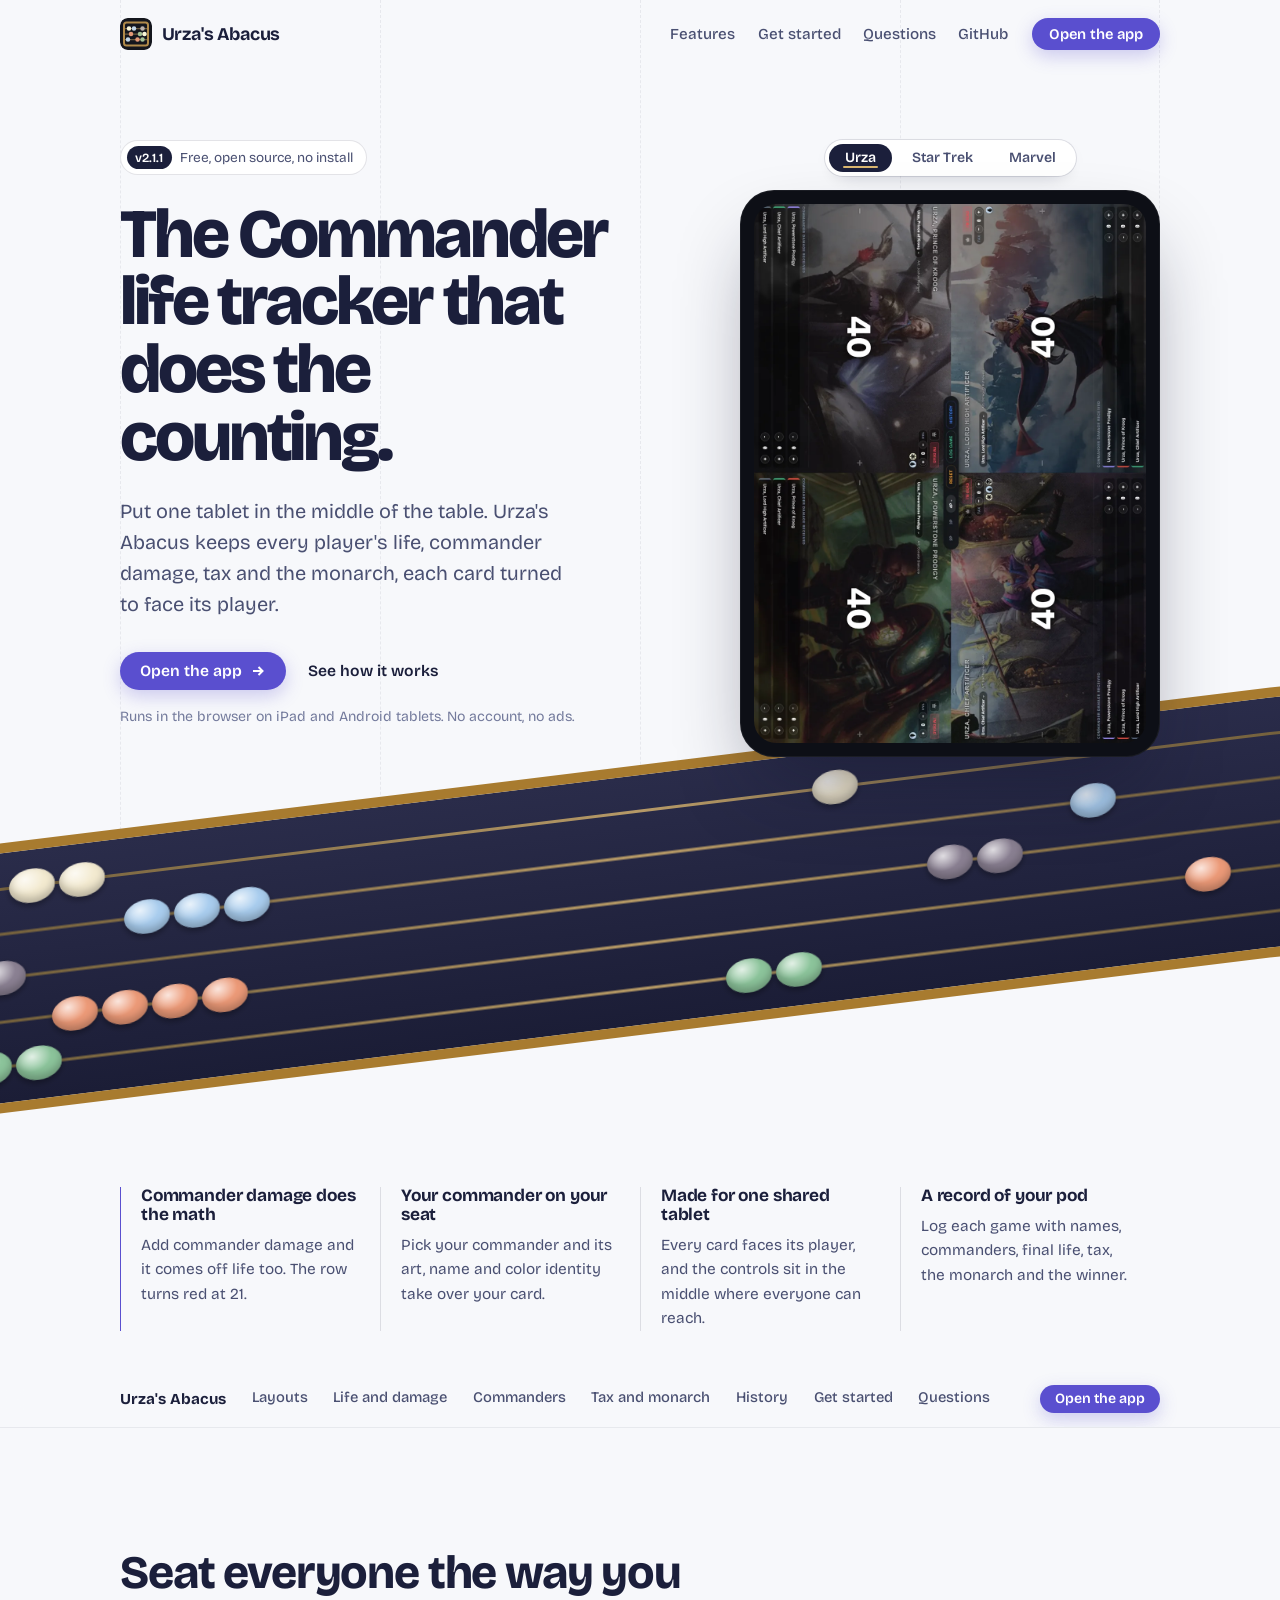
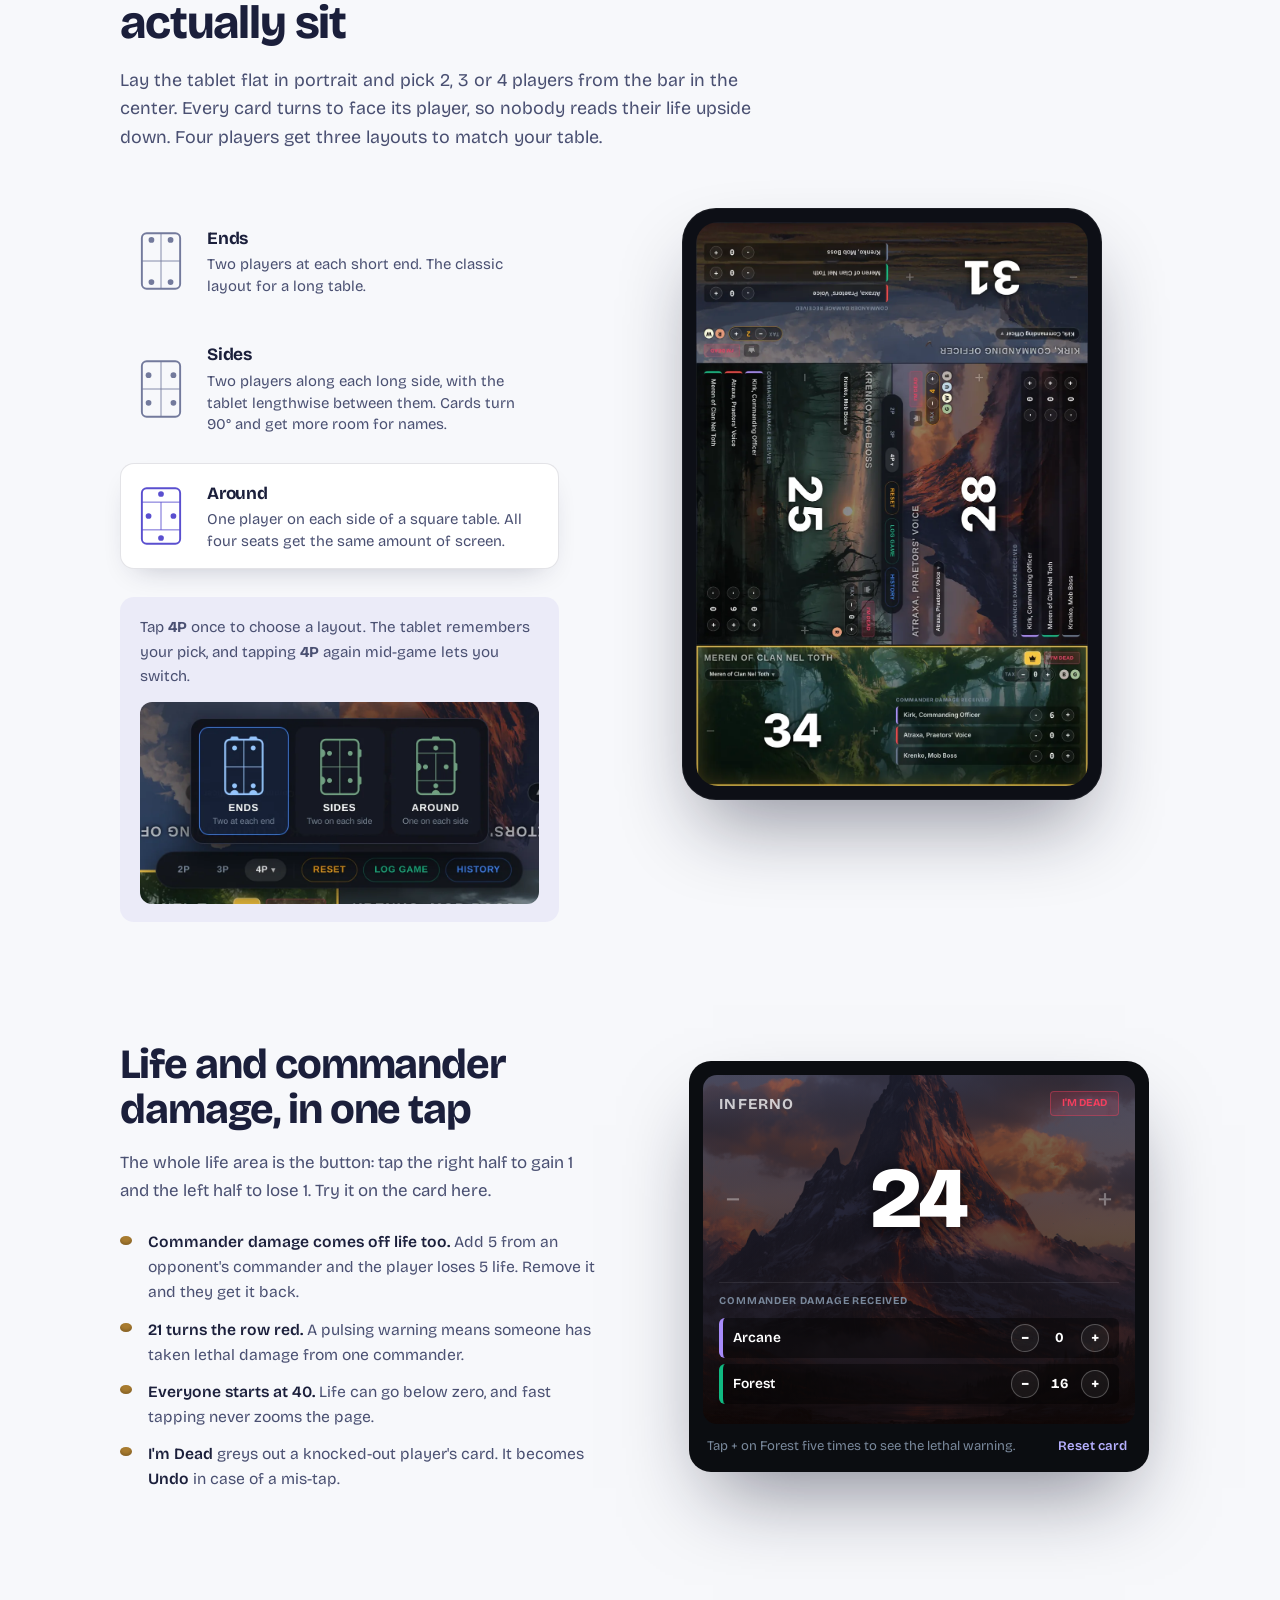
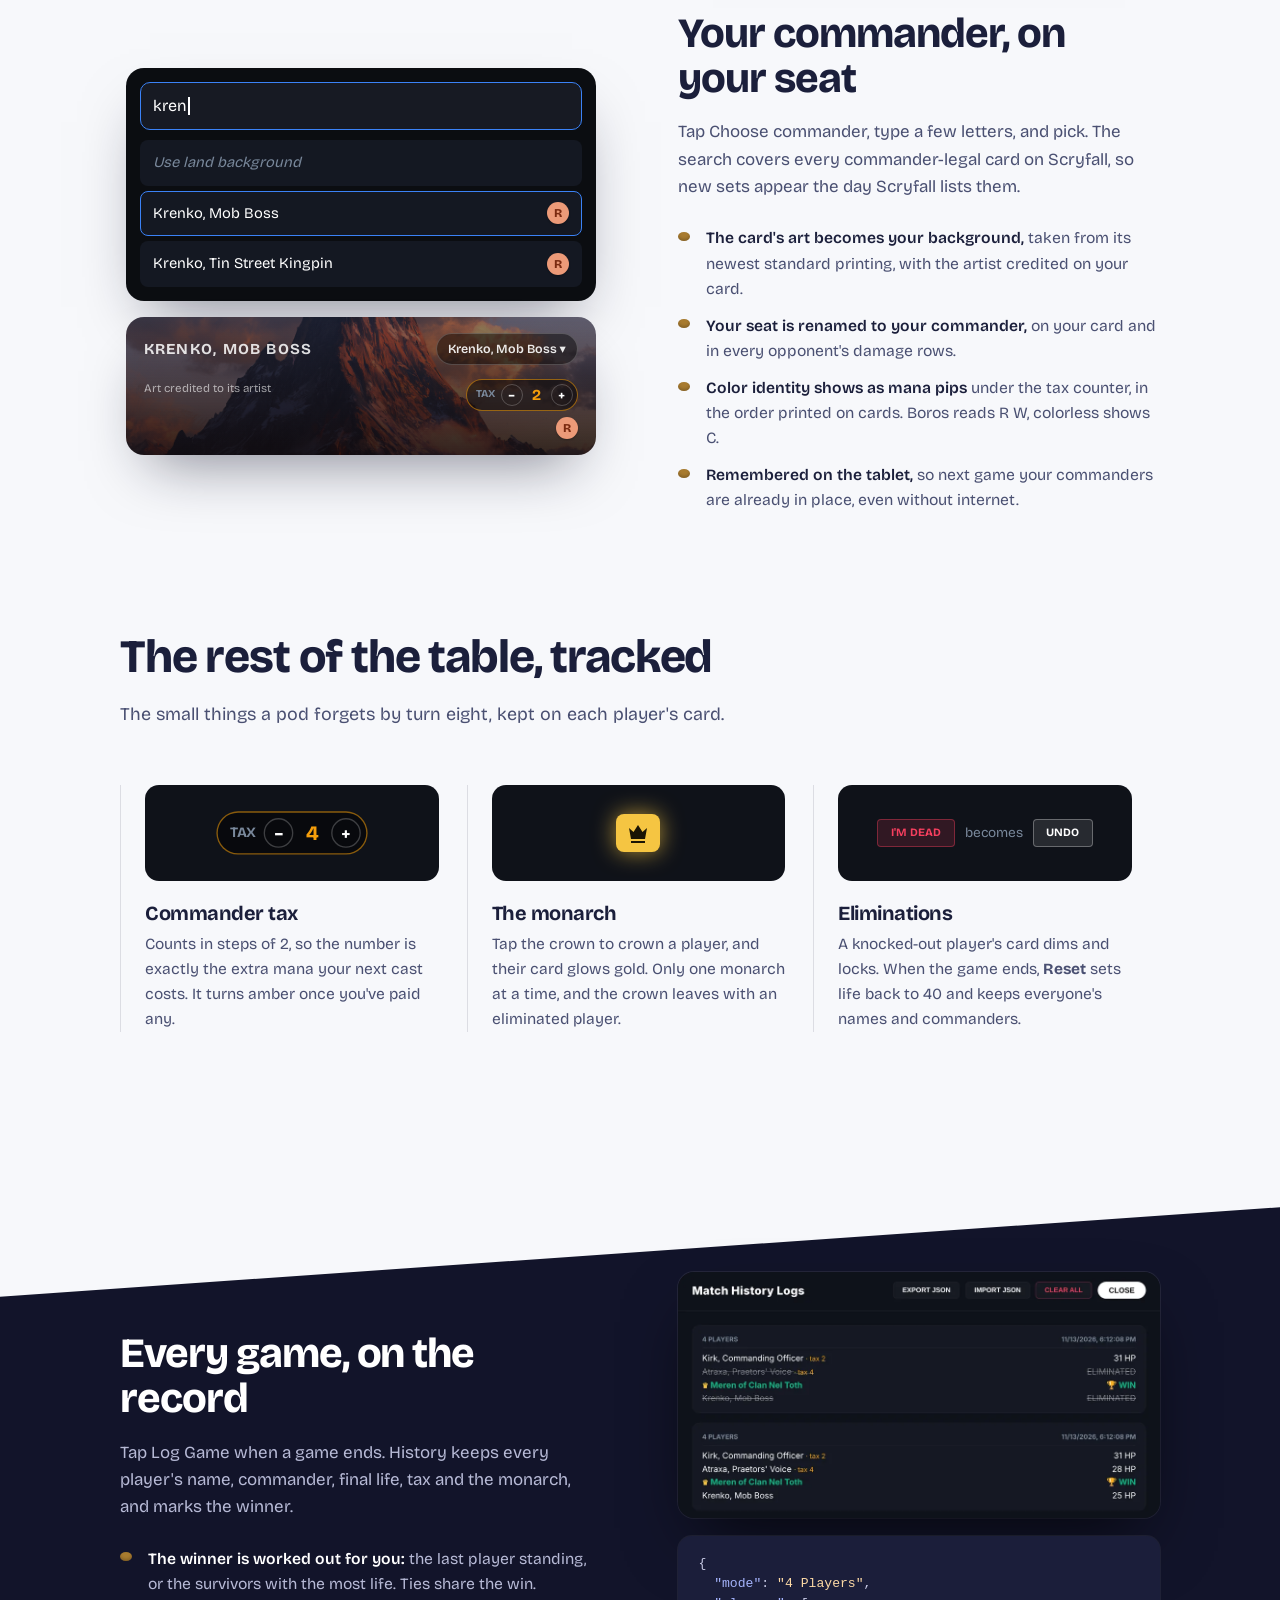
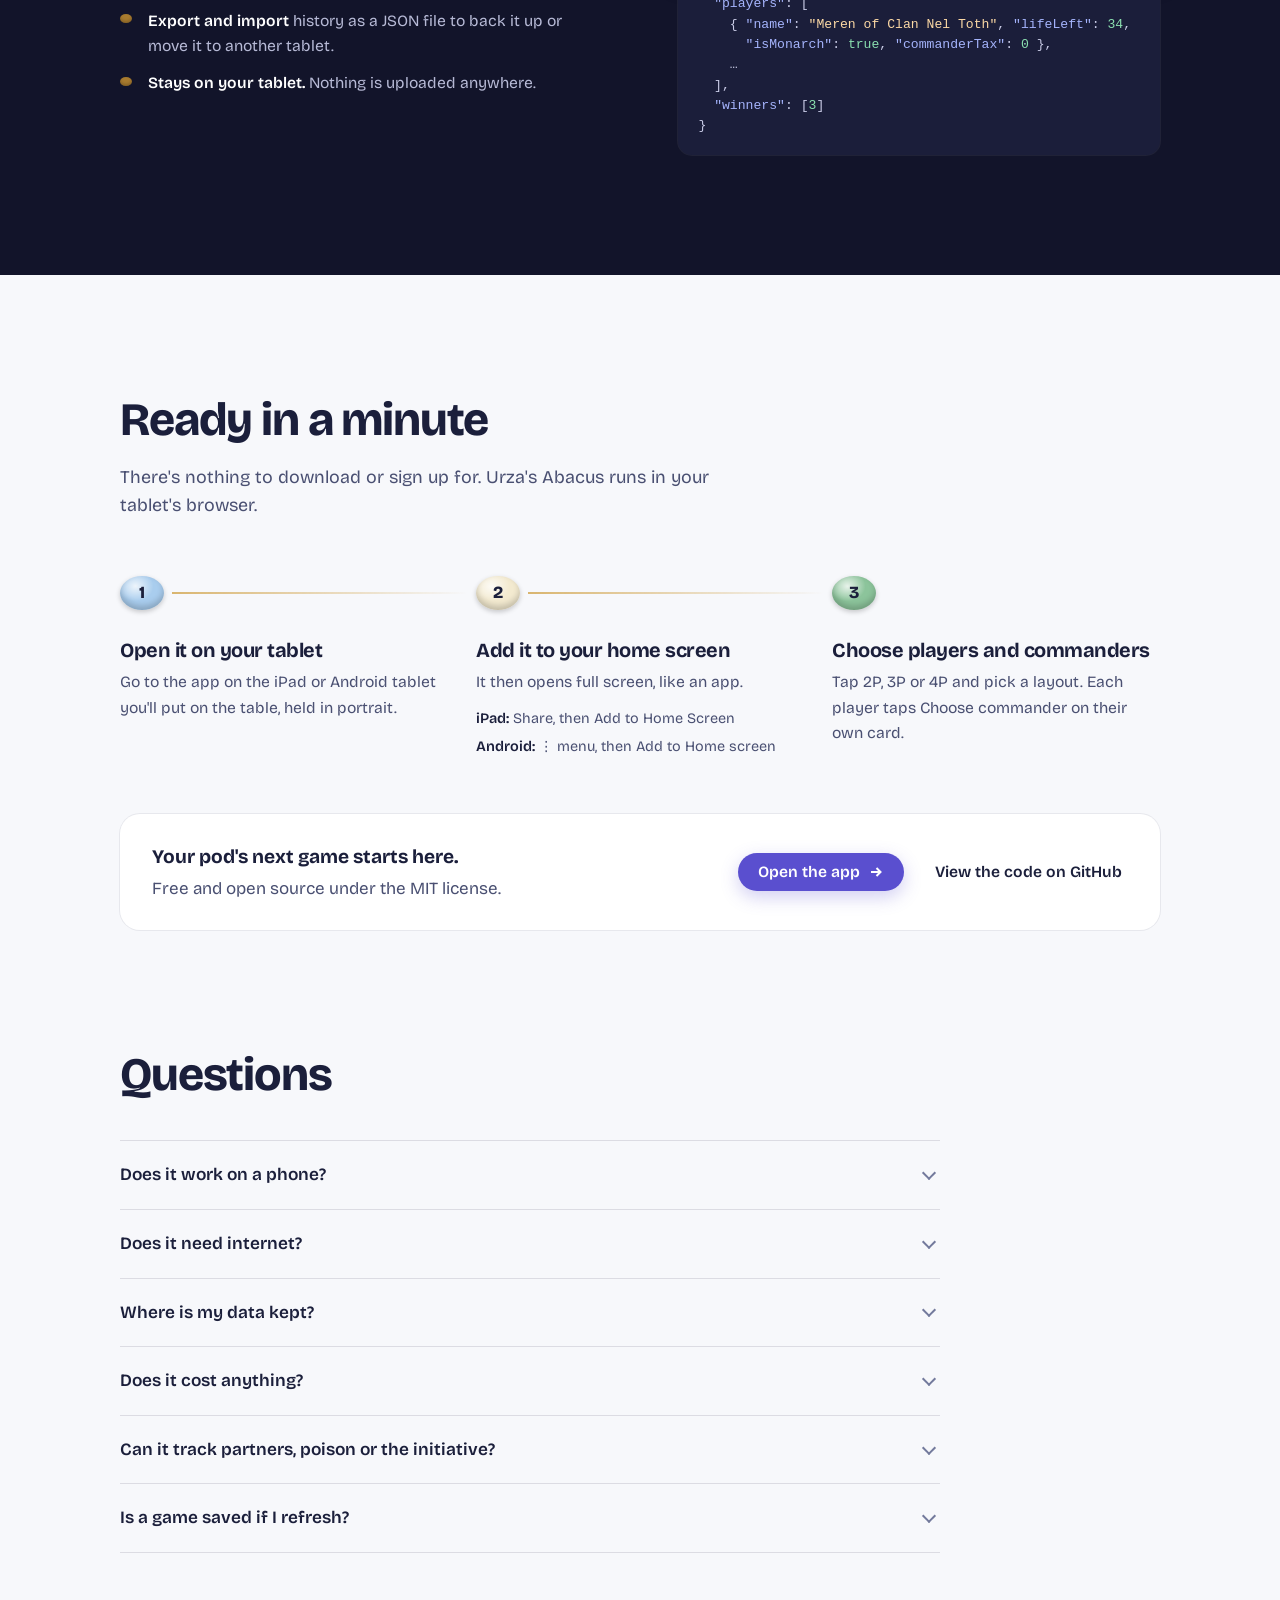
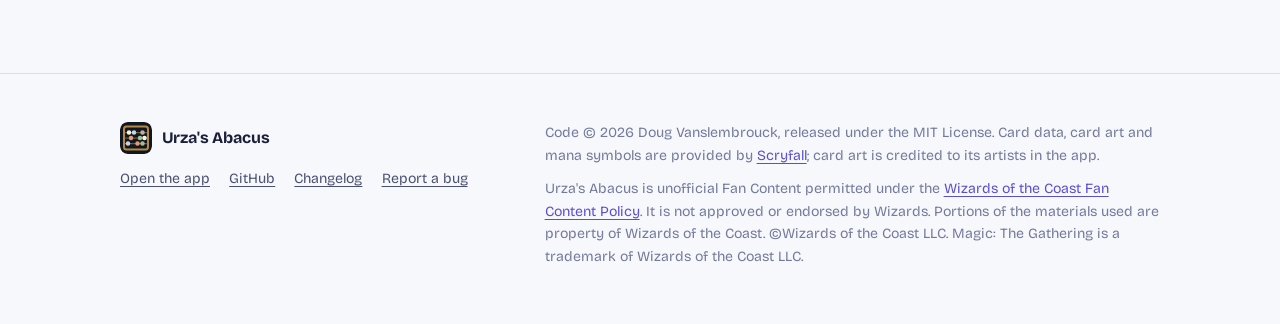
==== index.html @ bb57c6b3 "Urza's Abacus v2.1.1 Website at the root, the app in /app.  - Website: single page explaining every " ====
<!DOCTYPE html>
<html lang="en">
<head>
  <meta charset="UTF-8">
  <meta name="viewport" content="width=device-width, initial-scale=1">
  <title>Urza's Abacus: the Commander life tracker for one shared tablet</title>
  <meta name="description" content="Urza's Abacus is a free life tracker for Magic: The Gathering Commander. One tablet in the middle of the table tracks life, commander damage, tax, the monarch and match history for 2–4 players.">
  <meta name="theme-color" content="#f7f8fb">
  <link rel="icon" type="image/svg+xml" href="favicon.svg">
  <meta property="og:title" content="Urza's Abacus">
  <meta property="og:description" content="The Commander life tracker that does the counting. Free, no install, built for one tablet in the middle of the table.">
  <meta property="og:image" content="images/site/layout-around.webp">
  <link rel="preconnect" href="https://fonts.googleapis.com">
  <link rel="preconnect" href="https://fonts.gstatic.com" crossorigin>
  <link href="https://fonts.googleapis.com/css2?family=Bricolage+Grotesque:opsz,wght@12..96,400;12..96,500;12..96,600;12..96,700;12..96,800&display=swap" rel="stylesheet">

  <style>
    /* =========================================================
       Urza's Abacus website
       Tokens: ink, paper, violet (Arcane seat), brass (the abacus
       frame), and the five mana tints used for beads and pips.
       ========================================================= */
    :root {
      --ink: #1b1f3b;
      --ink-soft: #4a5072;
      --ink-faint: #737a9c;
      --paper: #f7f8fb;
      --white: #ffffff;
      --violet: #5a4fcf;
      --violet-deep: #463bb5;
      --brass: #a87b2f;
      --brass-light: #d9b56f;
      --night: #12142a;
      --night-2: #1b1e3a;
      --line: rgba(27, 31, 59, 0.07);
      --line-strong: rgba(27, 31, 59, 0.12);

      --w: #f3ead0;  --w-ink: #6e5a1e;
      --u: #a9cdee;  --u-ink: #1d4f80;
      --b: #8b8193;  --b-ink: #ffffff;
      --r: #ec9a78;  --r-ink: #7a2a10;
      --g: #8cc49b;  --g-ink: #1f5a31;
      --c: #d5d0cc;  --c-ink: #4b4540;

      /* App colors, for the in-page mock-ups */
      --app-bg: #0b0d11;
      --app-card: #141822;
      --app-muted: #79889b;
      --app-red: #f43f5e;
      --app-amber: #f59e0b;
      --app-gold: #f5c542;

      --max: 1120px;
      --gutter: clamp(20px, 4vw, 40px);
      --font: "Bricolage Grotesque", ui-sans-serif, system-ui, -apple-system, "Segoe UI", sans-serif;
    }

    *, *::before, *::after { box-sizing: border-box; }
    html { scroll-behavior: smooth; scroll-padding-top: 120px; }
    body {
      margin: 0;
      background: var(--paper);
      color: var(--ink);
      font-family: var(--font);
      font-optical-sizing: auto;
      font-size: 17px;
      line-height: 1.6;
      -webkit-font-smoothing: antialiased;
    }
    img { display: block; max-width: 100%; height: auto; }
    a { color: var(--violet); text-decoration-thickness: 1px; text-underline-offset: 3px; }
    a:hover { color: var(--violet-deep); }
    :focus-visible { outline: 3px solid var(--violet); outline-offset: 3px; border-radius: 6px; }
    h1, h2, h3 { margin: 0; font-weight: 700; letter-spacing: -0.025em; line-height: 1.08; }
    p { margin: 0; }

    .wrap { width: 100%; max-width: var(--max); margin: 0 auto; padding: 0 var(--gutter); position: relative; }

    /* Faint column guides behind the whole page */
    .guides {
      position: fixed; inset: 0; pointer-events: none; z-index: 0;
      display: flex; justify-content: center;
    }
    .guides > div {
      width: 100%; max-width: var(--max); padding: 0 var(--gutter);
      display: grid; grid-template-columns: repeat(4, 1fr);
    }
    .guides span { border-left: 1px dashed var(--line); }
    .guides span:last-child { border-right: 1px dashed var(--line); }
    main, header, footer { position: relative; z-index: 1; }

    /* ---------- Buttons ---------- */
    .btn {
      display: inline-flex; align-items: center; gap: 0.5rem;
      padding: 0.7rem 1.25rem; border-radius: 999px;
      font: 600 0.98rem/1 var(--font); text-decoration: none;
      transition: background-color 0.15s, color 0.15s, box-shadow 0.15s;
    }
    .btn-primary { background: var(--violet); color: #fff; box-shadow: 0 6px 18px rgba(90, 79, 207, 0.28); }
    .btn-primary:hover { background: var(--violet-deep); color: #fff; }
    .btn-quiet { color: var(--ink); background: transparent; padding-left: 0.4rem; padding-right: 0.4rem; }
    .btn-quiet:hover { color: var(--violet); }
    .btn svg { width: 16px; height: 16px; }

    /* ---------- Top bar ---------- */
    .topbar { padding: 18px 0; }
    .topbar .wrap { display: flex; align-items: center; gap: 1.5rem; }
    .brand { display: flex; align-items: center; gap: 0.6rem; color: var(--ink); text-decoration: none; font-weight: 700; font-size: 1.12rem; letter-spacing: -0.01em; }
    .brand img { width: 32px; height: 32px; border-radius: 8px; }
    .topbar nav { display: flex; gap: 1.4rem; margin-left: auto; }
    .topbar nav a { color: var(--ink-soft); text-decoration: none; font-weight: 500; font-size: 0.95rem; }
    .topbar nav a:hover { color: var(--ink); }
    .topbar .btn-primary { padding: 0.55rem 1.05rem; font-size: 0.92rem; }

    /* ---------- Hero ---------- */
    .hero { position: relative; padding: clamp(32px, 6vw, 72px) 0 0; overflow: hidden; }
    .hero-grid { display: grid; grid-template-columns: 1.05fr 0.95fr; gap: 40px; align-items: start; position: relative; z-index: 2; }
    .hero-kicker { display: inline-flex; gap: 0.5rem; align-items: center; padding: 0.3rem 0.8rem 0.3rem 0.35rem; border-radius: 999px; background: var(--white); border: 1px solid var(--line-strong); font-size: 0.85rem; color: var(--ink-soft); margin-bottom: 1.6rem; }
    .hero-kicker b { background: var(--ink); color: #fff; font-weight: 600; border-radius: 999px; padding: 0.1rem 0.55rem; font-size: 0.78rem; }
    .hero h1 { font-size: clamp(2.6rem, 5.4vw, 4.4rem); font-weight: 800; letter-spacing: -0.045em; line-height: 0.98; max-width: 12ch; }
    .hero-lede { margin-top: 1.5rem; font-size: clamp(1.08rem, 1.6vw, 1.25rem); color: var(--ink-soft); max-width: 34ch; line-height: 1.55; }
    .hero-actions { margin-top: 2rem; display: flex; flex-wrap: wrap; gap: 0.75rem 1rem; align-items: center; }
    .hero-note { margin-top: 1rem; font-size: 0.88rem; color: var(--ink-faint); }

    .hero-device { position: relative; z-index: 3; justify-self: end; width: min(100%, 420px); margin: 0 0 -230px; }
    .tablet {
      background: #0d0f16; border-radius: 34px; padding: 14px;
      box-shadow: 0 40px 80px -20px rgba(18, 20, 42, 0.45), 0 0 0 1px rgba(255,255,255,0.06) inset;
    }
    .tablet img { border-radius: 22px; aspect-ratio: 1000 / 1439; width: 100%; object-fit: cover; }

    /* Hero slider: three real games in the Sides layout */
    .hero-viewport { overflow: hidden; border-radius: 22px; }
    .hero-track { display: flex; transition: transform 0.7s cubic-bezier(.65, 0, .35, 1); }
    .tablet img.hero-slide { flex: 0 0 100%; border-radius: 0; aspect-ratio: 1000 / 1376; }
    .hero-switch {
      display: flex; gap: 4px; width: max-content; margin: 0 auto 14px;
      padding: 4px; border-radius: 999px; background: var(--white);
      box-shadow: 0 0 0 1px var(--line-strong), 0 8px 20px -12px rgba(27,31,59,0.35);
    }
    .hs-btn {
      position: relative; overflow: hidden;
      border: 0; background: transparent; border-radius: 999px; cursor: pointer;
      padding: 0.42rem 1rem; font: 600 0.88rem/1 var(--font); color: var(--ink-soft);
    }
    .hs-btn:hover { color: var(--ink); }
    .hs-btn[aria-selected="true"] { background: var(--ink); color: #fff; }
    /* Time until the next slide, as a thin bar along the bottom of the current button */
    .hs-btn[aria-selected="true"]::after {
      content: ""; position: absolute; left: 14px; right: 14px; bottom: 4px; height: 2px; border-radius: 2px;
      background: var(--brass-light); transform-origin: left; transform: scaleX(0);
    }
    .hero-device.playing .hs-btn[aria-selected="true"]::after { animation: progress var(--slide-ms, 5000ms) linear forwards; }
    @keyframes progress { to { transform: scaleX(1); } }

    /* The abacus band: five rods, one per color, beads slide in once on load */
    /* Sits under the hero copy. Skewed from its left edge, so it rises
       to the right and passes behind the tablet. */
    .abacus {
      position: relative; margin: 96px -6% 0; z-index: 1;
      height: 270px;
      transform: skewY(-7deg); transform-origin: 0 0;
      background: linear-gradient(180deg, #2a2c4a, #1b1d36);
      border-top: 10px solid var(--brass); border-bottom: 10px solid var(--brass);
      display: grid; grid-template-rows: repeat(5, 1fr);
      padding: 14px 0;
      --step: 50px;
    }
    .rod { position: relative; }
    .rod::before {   /* the wire */
      content: ""; position: absolute; left: 0; right: 0; top: 50%; height: 3px; transform: translateY(-50%);
      background: linear-gradient(90deg, #7d6634, var(--brass-light), #7d6634);
      opacity: 0.8;
    }
    .bead {
      position: absolute; top: 50%; width: 46px; height: 34px; margin-top: -17px;
      border-radius: 50%;
      background: radial-gradient(ellipse at 35% 30%, rgba(255,255,255,0.75), rgba(255,255,255,0) 45%), var(--bead);
      box-shadow: inset 0 -5px 8px rgba(0,0,0,0.25), 0 3px 6px rgba(0,0,0,0.35);
      animation: slide 1.1s cubic-bezier(.2,.9,.25,1) both;
      animation-delay: var(--d, 0s);
    }
    @keyframes slide { from { transform: translateX(var(--from, -60vw)); } to { transform: translateX(0); } }
    .rod-w { --bead: var(--w); } .rod-u { --bead: var(--u); } .rod-b { --bead: var(--b); } .rod-r { --bead: var(--r); } .rod-g { --bead: var(--g); }

    /* ---------- Value row ---------- */
    .values { padding: 64px 0 40px; position: relative; z-index: 2; }
    .values .wrap { display: grid; grid-template-columns: repeat(4, 1fr); }
    .value { padding: 0 24px 0 20px; border-left: 1px solid var(--line-strong); }
    .value:first-child { border-left-color: var(--violet); }
    .value h3 { font-size: 1.08rem; font-weight: 700; letter-spacing: -0.01em; margin-bottom: 0.5rem; }
    .value p { font-size: 0.96rem; color: var(--ink-soft); }
    .pip-mark { display: flex; gap: 4px; margin-bottom: 14px; }

    /* ---------- Mana pips (same look as the app's offline pips) ---------- */
    .pips { display: inline-flex; gap: 4px; vertical-align: middle; }
    .pip { width: 22px; height: 22px; border-radius: 50%; display: inline-grid; place-items: center; font: 800 12px/1 var(--font); box-shadow: 0 1px 2px rgba(0,0,0,0.3); }
    .pip.w { background: var(--w); color: var(--w-ink); } .pip.u { background: var(--u); color: var(--u-ink); }
    .pip.b { background: var(--b); color: var(--b-ink); } .pip.r { background: var(--r); color: var(--r-ink); }
    .pip.g { background: var(--g); color: var(--g-ink); } .pip.c { background: var(--c); color: var(--c-ink); }

    /* ---------- Section nav ---------- */
    .section-nav { position: sticky; top: 0; z-index: 20; background: rgba(247, 248, 251, 0.86); backdrop-filter: blur(14px); -webkit-backdrop-filter: blur(14px); border-bottom: 1px solid var(--line); }
    .section-nav .wrap { display: flex; align-items: center; gap: 1.6rem; height: 56px; overflow-x: auto; scrollbar-width: none; }
    .section-nav .wrap::-webkit-scrollbar { display: none; }
    .section-nav .label { font-weight: 700; color: var(--ink); white-space: nowrap; font-size: 0.95rem; }
    .section-nav a.link { color: var(--ink-soft); text-decoration: none; white-space: nowrap; font-size: 0.92rem; font-weight: 500; padding: 4px 0; border-bottom: 2px solid transparent; }
    .section-nav a.link:hover { color: var(--ink); }
    .section-nav a.link.current { color: var(--violet); border-bottom-color: var(--violet); }
    .section-nav .btn { margin-left: auto; padding: 0.45rem 0.95rem; font-size: 0.88rem; white-space: nowrap; }

    /* ---------- Sections ---------- */
    section.block { padding: clamp(72px, 10vw, 120px) 0; }
    .section-head { max-width: 640px; }
    .section-head h2 { font-size: clamp(2rem, 4vw, 2.9rem); font-weight: 750; }
    .section-head p { margin-top: 1.1rem; font-size: 1.12rem; color: var(--ink-soft); max-width: 58ch; }
    .split { display: grid; grid-template-columns: 1fr 1fr; gap: clamp(40px, 6vw, 88px); align-items: center; }
    .split.reverse > :first-child { order: 2; }
    .split h2 { font-size: clamp(1.9rem, 3.6vw, 2.6rem); font-weight: 750; }
    .split .copy > p { margin-top: 1.1rem; color: var(--ink-soft); font-size: 1.06rem; max-width: 50ch; }
    .ticks { list-style: none; padding: 0; margin: 1.6rem 0 0; display: grid; gap: 0.75rem; }
    .ticks li { position: relative; padding-left: 1.75rem; color: var(--ink-soft); font-size: 0.98rem; max-width: 52ch; }
    .ticks li::before { content: ""; position: absolute; left: 0; top: 0.42em; width: 12px; height: 9px; border-radius: 50%; background: var(--brass); box-shadow: inset 0 -2px 3px rgba(0,0,0,0.2); }
    .ticks b { color: var(--ink); font-weight: 600; }

    /* Floating panel: a white surface for mock-ups */
    .panel { background: var(--white); border-radius: 18px; box-shadow: 0 30px 60px -24px rgba(27, 31, 59, 0.28), 0 0 0 1px var(--line); }

    /* ---------- Layouts ---------- */
    .layouts { display: grid; grid-template-columns: 0.9fr 1.1fr; gap: clamp(32px, 5vw, 72px); margin-top: 56px; align-items: start; }
    .layout-tabs { display: grid; gap: 10px; }
    .layout-tab {
      display: grid; grid-template-columns: 52px 1fr; gap: 16px; align-items: center; text-align: left;
      padding: 16px 18px; border-radius: 14px; border: 1px solid transparent; background: transparent;
      font: inherit; color: inherit; cursor: pointer;
    }
    .layout-tab:hover { background: rgba(255,255,255,0.7); }
    .layout-tab[aria-selected="true"] { background: var(--white); border-color: var(--line-strong); box-shadow: 0 12px 30px -16px rgba(27,31,59,0.3); }
    .layout-tab svg { width: 44px; height: 62px; }
    .layout-tab svg .t { fill: none; stroke: var(--ink-faint); stroke-width: 2; }
    .layout-tab svg line { stroke: var(--ink-faint); stroke-width: 0.9; }
    .layout-tab svg .p { fill: var(--ink-faint); }
    .layout-tab[aria-selected="true"] svg .t, .layout-tab[aria-selected="true"] svg line { stroke: var(--violet); }
    .layout-tab[aria-selected="true"] svg .p { fill: var(--violet); }
    .layout-tab strong { display: block; font-size: 1.08rem; letter-spacing: -0.01em; }
    .layout-tab span { display: block; color: var(--ink-soft); font-size: 0.93rem; line-height: 1.45; margin-top: 2px; }
    .layout-stage { display: flex; justify-content: center; }
    .layout-stage .tablet { width: min(100%, 420px); }
    .layout-note { margin-top: 28px; padding: 18px 20px; border-radius: 14px; background: rgba(90, 79, 207, 0.07); color: var(--ink-soft); font-size: 0.95rem; }
    .layout-note img { margin-top: 14px; border-radius: 12px; width: 100%; max-width: 420px; }

    /* ---------- Live card demo (app look) ---------- */
    .demo {
      background: var(--app-bg); border-radius: 22px; padding: 14px; color: #fff;
      box-shadow: 0 40px 80px -24px rgba(18, 20, 42, 0.5);
      max-width: 460px; justify-self: center; width: 100%;
    }
    .demo-card {
      border-radius: 14px; padding: 16px 16px 14px;
      background: linear-gradient(rgba(36,15,15,0.55), rgba(15,6,6,0.88)), url("app/images/lands/mountain.png") center/cover;
    }
    .demo-head { display: flex; justify-content: space-between; align-items: center; }
    .demo-name { font-weight: 700; letter-spacing: 0.08em; text-transform: uppercase; color: rgba(255,255,255,0.75); font-size: 0.95rem; }
    .demo-dead { font: 700 0.66rem/1 var(--font); text-transform: uppercase; color: var(--app-red); background: rgba(244,63,94,0.15); border: 1px solid rgba(244,63,94,0.4); border-radius: 4px; padding: 0.4rem 0.7rem; cursor: pointer; }
    .demo-life { position: relative; display: flex; height: 150px; margin: 8px -16px; }
    .demo-life button { flex: 1; background: none; border: 0; color: rgba(255,255,255,0.35); font: 300 2rem/1 var(--font); cursor: pointer; touch-action: manipulation; }
    .demo-life button:hover { background: rgba(255,255,255,0.05); }
    .demo-life .minus { text-align: left; padding-left: 22px; }
    .demo-life .plus { text-align: right; padding-right: 22px; }
    .demo-life output { position: absolute; inset: 0; display: grid; place-items: center; pointer-events: none; font: 800 5.4rem/1 var(--font); letter-spacing: -0.03em; font-variant-numeric: tabular-nums; text-shadow: 0 3px 18px rgba(0,0,0,0.8); }
    .demo-title { font-size: 0.65rem; font-weight: 700; letter-spacing: 0.08em; text-transform: uppercase; color: var(--app-muted); margin: 6px 0 8px; border-top: 1px solid rgba(255,255,255,0.08); padding-top: 10px; }
    .demo-row { display: flex; justify-content: space-between; align-items: center; background: rgba(0,0,0,0.42); border-radius: 6px; border-left: 4px solid var(--acc); padding: 6px 10px; margin-bottom: 6px; font-size: 0.86rem; font-weight: 600; }
    .demo-row.lethal { background: rgba(244,63,94,0.25); }
    .demo-row.lethal output { color: var(--app-red); }
    .demo-ctrl { display: flex; align-items: center; gap: 10px; }
    .demo-ctrl button { width: 28px; height: 28px; border-radius: 50%; border: 1px solid rgba(255,255,255,0.25); background: rgba(255,255,255,0.06); color: #fff; font: 700 1rem/1 var(--font); cursor: pointer; }
    .demo-ctrl output { min-width: 1.4rem; text-align: center; font-variant-numeric: tabular-nums; font-weight: 700; }
    .demo-card.dead { filter: grayscale(1); opacity: 0.45; }
    .demo-foot { display: flex; justify-content: space-between; align-items: center; padding: 10px 4px 0; font-size: 0.82rem; color: var(--app-muted); }
    .demo-foot button { background: none; border: 0; color: #b6b0ff; font: 600 0.82rem var(--font); cursor: pointer; padding: 4px; }

    /* ---------- Commander mock ---------- */
    .cmd-mock { display: grid; gap: 16px; max-width: 470px; justify-self: center; width: 100%; }
    .search-mock { background: #0b0d11; border-radius: 18px; padding: 14px; color: #fff; box-shadow: 0 30px 60px -24px rgba(18,20,42,0.5); }
    .search-mock .field { display: flex; align-items: center; background: #171a23; border: 1px solid #3b82f6; border-radius: 10px; padding: 10px 12px; font-size: 1rem; }
    .search-mock .caret { width: 2px; height: 1.1em; background: #fff; margin-left: 1px; animation: blink 1.1s steps(1) infinite; }
    @keyframes blink { 50% { opacity: 0; } }
    .search-mock ul { list-style: none; padding: 0; margin: 10px 0 0; display: grid; gap: 5px; }
    .search-mock li { display: flex; justify-content: space-between; align-items: center; background: #141822; border-radius: 8px; padding: 10px 12px; font-size: 0.92rem; border: 1px solid transparent; }
    .search-mock li.land { color: var(--app-muted); font-style: italic; }
    .search-mock li.sel { border-color: #3b82f6; }
    .seat-mock { background: linear-gradient(rgba(36,15,15,0.5), rgba(15,6,6,0.85)), url("app/images/lands/mountain.png") center 30%/cover; border-radius: 18px; padding: 16px 18px; color: #fff; box-shadow: 0 30px 60px -24px rgba(18,20,42,0.5); }
    .seat-mock .row { display: flex; align-items: center; justify-content: space-between; gap: 12px; }
    .seat-mock .nm { font-weight: 700; letter-spacing: 0.08em; text-transform: uppercase; color: rgba(255,255,255,0.85); font-size: 0.95rem; }
    .chip { display: inline-flex; align-items: center; gap: 6px; background: rgba(0,0,0,0.45); border: 1px solid rgba(255,255,255,0.2); border-radius: 999px; padding: 5px 11px; font-size: 0.78rem; font-weight: 600; color: rgba(255,255,255,0.9); }
    .tax-chip { display: inline-flex; align-items: center; gap: 6px; background: rgba(0,0,0,0.45); border: 1px solid rgba(245,158,11,0.55); border-radius: 999px; padding: 3px 4px 3px 9px; font-size: 0.66rem; font-weight: 700; color: var(--app-muted); }
    .tax-chip i { font-style: normal; width: 22px; height: 22px; border-radius: 50%; border: 1px solid rgba(255,255,255,0.22); display: grid; place-items: center; color: #fff; font-size: 0.85rem; }
    .tax-chip b { color: var(--app-amber); font-size: 0.95rem; min-width: 1rem; text-align: center; }
    .meta-col { display: grid; justify-items: end; gap: 6px; }

    /* ---------- Table state trio ---------- */
    .trio { display: grid; grid-template-columns: repeat(3, 1fr); gap: 0; margin-top: 56px; }
    .trio > div { padding: 0 28px 0 24px; border-left: 1px solid var(--line-strong); }
    .trio h3 { font-size: 1.25rem; margin: 22px 0 0.5rem; }
    .trio p { color: var(--ink-soft); font-size: 0.97rem; }
    .trio .stage { height: 96px; border-radius: 14px; background: #0f1219; display: grid; place-items: center; }
    .crown { width: 44px; height: 38px; border-radius: 8px; display: grid; place-items: center; background: var(--app-gold); color: #1a1404; box-shadow: 0 0 22px rgba(245,197,66,0.7); }
    .crown svg { width: 24px; height: 24px; }
    .undo-pair { display: flex; gap: 10px; align-items: center; }
    .undo-pair span { font: 700 0.7rem/1 var(--font); text-transform: uppercase; padding: 0.45rem 0.8rem; border-radius: 4px; }
    .undo-pair .d { color: var(--app-red); background: rgba(244,63,94,0.15); border: 1px solid rgba(244,63,94,0.4); }
    .undo-pair .u { color: #fff; background: rgba(255,255,255,0.1); border: 1px solid rgba(255,255,255,0.3); }
    .undo-pair em { color: var(--app-muted); font-style: normal; font-size: 0.85rem; }

    /* ---------- Dark band: history ---------- */
    .night { background: var(--night); color: #e8e9f5; position: relative; overflow: hidden; }
    .night::before { content: ""; position: absolute; left: -10%; right: -10%; top: -120px; height: 220px; background: var(--paper); transform: skewY(-4deg); }
    .night .wrap { position: relative; }
    .night h2 { color: #fff; }
    .night .copy > p, .night .ticks li { color: #b7bad6; }
    .night .ticks b { color: #fff; }
    .shot { border-radius: 16px; overflow: hidden; box-shadow: 0 30px 70px -20px rgba(0,0,0,0.7), 0 0 0 1px rgba(255,255,255,0.08); }
    pre.json {
      margin: 18px 0 0; padding: 18px 20px; border-radius: 14px; background: var(--night-2);
      color: #c9cbe6; font: 400 0.82rem/1.55 ui-monospace, SFMono-Regular, Menlo, monospace; overflow-x: auto;
      box-shadow: 0 0 0 1px rgba(255,255,255,0.06);
    }
    pre.json .k { color: #a5b4fc; } pre.json .s { color: #fcd9a5; } pre.json .n { color: #8be0b0; }

    /* ---------- Steps ---------- */
    .steps { list-style: none; padding: 0; margin: 56px 0 0; display: grid; grid-template-columns: repeat(3, 1fr); gap: 28px; counter-reset: step; }
    .steps li { counter-increment: step; position: relative; padding-top: 64px; }
    .steps li::before {
      content: counter(step); position: absolute; top: 0; left: 0;
      width: 44px; height: 34px; border-radius: 50%;
      display: grid; place-items: center; font-weight: 800; color: var(--ink);
      background: radial-gradient(ellipse at 35% 30%, rgba(255,255,255,0.8), rgba(255,255,255,0) 45%), var(--bead);
      box-shadow: inset 0 -4px 6px rgba(0,0,0,0.2), 0 2px 5px rgba(0,0,0,0.2);
    }
    .steps li:nth-child(1) { --bead: var(--u); } .steps li:nth-child(2) { --bead: var(--w); } .steps li:nth-child(3) { --bead: var(--g); }
    .steps li::after { content: ""; position: absolute; top: 16px; left: 52px; right: -20px; height: 2px; background: linear-gradient(90deg, var(--brass-light), rgba(217,181,111,0)); }
    .steps li:last-child::after { display: none; }
    .steps h3 { font-size: 1.25rem; margin-bottom: 0.5rem; }
    .steps p { color: var(--ink-soft); font-size: 0.98rem; }
    .steps .how { margin-top: 0.8rem; font-size: 0.9rem; color: var(--ink-soft); display: grid; gap: 0.3rem; }
    .steps .how b { color: var(--ink); font-weight: 600; }
    .start-cta { margin-top: 56px; display: flex; flex-wrap: wrap; gap: 1rem 1.5rem; align-items: center; padding: 28px 32px; border-radius: 20px; background: var(--white); box-shadow: 0 0 0 1px var(--line); }
    .start-cta p { color: var(--ink-soft); flex: 1 1 320px; }
    .start-cta strong { color: var(--ink); display: block; font-size: 1.2rem; margin-bottom: 2px; }

    /* ---------- FAQ ---------- */
    .faq { margin-top: 40px; border-top: 1px solid var(--line-strong); max-width: 820px; }
    .faq details { border-bottom: 1px solid var(--line-strong); }
    .faq summary { list-style: none; cursor: pointer; padding: 20px 40px 20px 0; position: relative; font-weight: 600; font-size: 1.08rem; }
    .faq summary::-webkit-details-marker { display: none; }
    .faq summary::after { content: ""; position: absolute; right: 6px; top: 50%; width: 10px; height: 10px; border-right: 2px solid var(--ink-faint); border-bottom: 2px solid var(--ink-faint); transform: translateY(-70%) rotate(45deg); transition: transform 0.2s; }
    .faq details[open] summary::after { transform: translateY(-30%) rotate(-135deg); }
    .faq details p { padding: 0 0 22px; color: var(--ink-soft); max-width: 66ch; }

    /* ---------- Footer ---------- */
    footer { border-top: 1px solid var(--line-strong); padding: 48px 0 56px; font-size: 0.88rem; color: var(--ink-faint); }
    footer .wrap { display: grid; grid-template-columns: 1fr 1.6fr; gap: 40px; }
    footer .brand { font-size: 1rem; }
    footer .links { margin-top: 14px; display: flex; flex-wrap: wrap; gap: 0.5rem 1.2rem; }
    footer .links a { color: var(--ink-soft); }
    footer .legal p + p { margin-top: 0.7rem; }

    /* ---------- Responsive ---------- */
    @media (max-width: 960px) {
      .hero-grid, .split, .layouts { grid-template-columns: 1fr; }
      .split.reverse > :first-child { order: 0; }
      .hero-device { justify-self: center; }
      .hero-device { margin: 40px 0 -200px; }
      .abacus { margin-top: 0; }
      .values .wrap { grid-template-columns: 1fr 1fr; row-gap: 36px; }
      .trio, .steps { grid-template-columns: 1fr; gap: 40px; }
      .steps li::after { display: none; }
      .topbar nav { display: none; }
      .topbar .btn-primary { margin-left: auto; }
      footer .wrap { grid-template-columns: 1fr; }
      .guides span:nth-child(2), .guides span:nth-child(4) { border-left-color: transparent; }
    }
    @media (max-width: 560px) {
      .values .wrap { grid-template-columns: 1fr; }
      .abacus { height: 200px; }
      .hero-device { width: min(100%, 330px); }
      .bead { width: 30px; height: 23px; margin-top: -11.5px; }
      .abacus { --step: 33px; }
      .section-nav .btn { display: none; }
    }
    @media (prefers-reduced-motion: reduce) {
      html { scroll-behavior: auto; }
      .bead, .search-mock .caret { animation: none; }
      .hero-track { transition: none; }
    }
  </style>
</head>
<body>
  <div class="guides" aria-hidden="true"><div><span></span><span></span><span></span><span></span></div></div>

  <header class="topbar">
    <div class="wrap">
      <a class="brand" href="#top"><img src="favicon.svg" alt="">Urza's Abacus</a>
      <nav aria-label="Main">
        <a href="#layouts">Features</a>
        <a href="#start">Get started</a>
        <a href="#questions">Questions</a>
        <a href="https://github.com/dougvanslembrouck/urzas-abacus">GitHub</a>
      </nav>
      <a class="btn btn-primary" href="app/index.html">Open the app</a>
    </div>
  </header>

  <main id="top">
    <!-- ===== Hero ===== -->
    <section class="hero" aria-labelledby="hero-title">
      <div class="wrap hero-grid">
        <div>
          <div class="hero-kicker"><b>v2.1.1</b> Free, open source, no install</div>
          <h1 id="hero-title">The Commander life tracker that does the counting.</h1>
          <p class="hero-lede">Put one tablet in the middle of the table. Urza's Abacus keeps every player's life, commander damage, tax and the monarch, each card turned to face its player.</p>
          <div class="hero-actions">
            <a class="btn btn-primary" href="app/index.html">Open the app
              <svg viewBox="0 0 16 16" fill="none" stroke="currentColor" stroke-width="2" aria-hidden="true"><path d="M3 8h9M8.5 4l4 4-4 4"/></svg></a>
            <a class="btn btn-quiet" href="#layouts">See how it works</a>
          </div>
          <p class="hero-note">Runs in the browser on iPad and Android tablets. No account, no ads.</p>
        </div>
        <figure class="hero-device" style="margin:0" aria-roledescription="carousel" aria-label="Three Commander pods in the Sides layout">
          <div class="hero-switch" role="tablist" aria-label="Choose a pod">
            <button class="hs-btn" role="tab" type="button" aria-selected="true" aria-controls="hero-slides" data-slide="0">Urza</button>
            <button class="hs-btn" role="tab" type="button" aria-selected="false" aria-controls="hero-slides" data-slide="1" tabindex="-1">Star Trek</button>
            <button class="hs-btn" role="tab" type="button" aria-selected="false" aria-controls="hero-slides" data-slide="2" tabindex="-1">Marvel</button>
          </div>
          <div class="tablet">
            <div class="hero-viewport">
              <div class="hero-track" id="hero-slides">
                <img class="hero-slide" src="images/site/hero-pod-urza.webp" width="1000" height="1376" alt="A four-player Sides game with four Urza commanders: Urza, Prince of Kroog; Urza, Lord High Artificer; Urza, Powerstone Prodigy; and Urza, Chief Artificer, each card showing its art, artist, color pips and 40 life">
                <img class="hero-slide" src="images/site/hero-pod-star-trek.webp" width="1000" height="1376" alt="A four-player Sides game with Star Trek commanders: Spock, Always Your Friend; Captain Janeway, Endgame; Kirk, Commanding Officer; and Captain Pike, Fullness of Time" aria-hidden="true">
                <img class="hero-slide" src="images/site/hero-pod-marvel.webp" width="1000" height="1376" alt="A four-player Sides game with Marvel commanders: Doctor Doom, King of Latveria; The Thing; Thanos, Death's Consort; and Black Panther, Wakandan King" aria-hidden="true">
              </div>
            </div>
          </div>
        </figure>
      </div>

      <div class="abacus" aria-hidden="true">
        <div class="rod rod-w"><span class="bead" style="left:calc(6% + 0 * var(--step));--d:0.05s"></span><span class="bead" style="left:calc(6% + 1 * var(--step));--d:0.11s"></span><span class="bead" style="left:calc(62% + 0 * var(--step));--d:0.17s;--from:40vw"></span></div>
        <div class="rod rod-u"><span class="bead" style="left:calc(14% + 0 * var(--step));--d:0.23s"></span><span class="bead" style="left:calc(14% + 1 * var(--step));--d:0.29s"></span><span class="bead" style="left:calc(14% + 2 * var(--step));--d:0.35s"></span><span class="bead" style="left:calc(80% + 0 * var(--step));--d:0.41s;--from:30vw"></span></div>
        <div class="rod rod-b"><span class="bead" style="left:calc(4% + 0 * var(--step));--d:0.47s"></span><span class="bead" style="left:calc(70% + 0 * var(--step));--d:0.53s;--from:40vw"></span><span class="bead" style="left:calc(70% + 1 * var(--step));--d:0.59s;--from:40vw"></span></div>
        <div class="rod rod-r"><span class="bead" style="left:calc(9% + 0 * var(--step));--d:0.65s"></span><span class="bead" style="left:calc(9% + 1 * var(--step));--d:0.71s"></span><span class="bead" style="left:calc(9% + 2 * var(--step));--d:0.77s"></span><span class="bead" style="left:calc(9% + 3 * var(--step));--d:0.83s"></span><span class="bead" style="left:calc(88% + 0 * var(--step));--d:0.89s;--from:20vw"></span></div>
        <div class="rod rod-g"><span class="bead" style="left:calc(3% + 0 * var(--step));--d:0.95s"></span><span class="bead" style="left:calc(3% + 1 * var(--step));--d:1.01s"></span><span class="bead" style="left:calc(56% + 0 * var(--step));--d:1.07s;--from:50vw"></span><span class="bead" style="left:calc(56% + 1 * var(--step));--d:1.13s;--from:50vw"></span></div>
      </div>
    </section>

    <!-- ===== Value row ===== -->
    <section class="values" aria-label="Why Urza's Abacus">
      <div class="wrap">
        <div class="value">
          <h3>Commander damage does the math</h3>
          <p>Add commander damage and it comes off life too. The row turns red at 21.</p>
        </div>
        <div class="value">
          <h3>Your commander on your seat</h3>
          <p>Pick your commander and its art, name and color identity take over your card.</p>
        </div>
        <div class="value">
          <h3>Made for one shared tablet</h3>
          <p>Every card faces its player, and the controls sit in the middle where everyone can reach.</p>
        </div>
        <div class="value">
          <h3>A record of your pod</h3>
          <p>Log each game with names, commanders, final life, tax, the monarch and the winner.</p>
        </div>
      </div>
    </section>

    <!-- ===== Section nav ===== -->
    <nav class="section-nav" aria-label="Features">
      <div class="wrap">
        <span class="label">Urza's Abacus</span>
        <a class="link" href="#layouts">Layouts</a>
        <a class="link" href="#life">Life and damage</a>
        <a class="link" href="#commanders">Commanders</a>
        <a class="link" href="#table">Tax and monarch</a>
        <a class="link" href="#history">History</a>
        <a class="link" href="#start">Get started</a>
        <a class="link" href="#questions">Questions</a>
        <a class="btn btn-primary" href="app/index.html">Open the app</a>
      </div>
    </nav>

    <!-- ===== Layouts ===== -->
    <section class="block" id="layouts" aria-labelledby="layouts-title">
      <div class="wrap">
        <div class="section-head">
          <h2 id="layouts-title">Seat everyone the way you actually sit</h2>
          <p>Lay the tablet flat in portrait and pick 2, 3 or 4 players from the bar in the center. Every card turns to face its player, so nobody reads their life upside down. Four players get three layouts to match your table.</p>
        </div>

        <div class="layouts">
          <div>
            <div class="layout-tabs" role="tablist" aria-label="Four-player layouts">
              <button class="layout-tab" role="tab" id="tab-ends" aria-selected="false" aria-controls="layout-stage" data-layout="ends" tabindex="-1">
                <svg viewBox="-3 -3 46 64" aria-hidden="true"><rect class="t" x="0" y="0" width="40" height="58" rx="5"/><line x1="20" y1="0" x2="20" y2="58"/><line x1="0" y1="29" x2="40" y2="29"/>
                  <circle class="p" cx="10" cy="7" r="3"/><circle class="p" cx="30" cy="7" r="3"/><circle class="p" cx="10" cy="51" r="3"/><circle class="p" cx="30" cy="51" r="3"/></svg>
                <div><strong>Ends</strong><span>Two players at each short end. The classic layout for a long table.</span></div>
              </button>
              <button class="layout-tab" role="tab" id="tab-sides" aria-selected="false" aria-controls="layout-stage" data-layout="sides" tabindex="-1">
                <svg viewBox="-3 -3 46 64" aria-hidden="true"><rect class="t" x="0" y="0" width="40" height="58" rx="5"/><line x1="20" y1="0" x2="20" y2="58"/><line x1="0" y1="29" x2="40" y2="29"/>
                  <circle class="p" cx="7" cy="14.5" r="3"/><circle class="p" cx="7" cy="43.5" r="3"/><circle class="p" cx="33" cy="14.5" r="3"/><circle class="p" cx="33" cy="43.5" r="3"/></svg>
                <div><strong>Sides</strong><span>Two players along each long side, with the tablet lengthwise between them. Cards turn 90° and get more room for names.</span></div>
              </button>
              <button class="layout-tab" role="tab" id="tab-around" aria-selected="true" aria-controls="layout-stage" data-layout="around">
                <svg viewBox="-3 -3 46 64" aria-hidden="true"><rect class="t" x="0" y="0" width="40" height="58" rx="5"/><line x1="0" y1="14.5" x2="40" y2="14.5"/><line x1="0" y1="43.5" x2="40" y2="43.5"/><line x1="20" y1="14.5" x2="20" y2="43.5"/>
                  <circle class="p" cx="20" cy="6" r="3"/><circle class="p" cx="20" cy="52" r="3"/><circle class="p" cx="7" cy="29" r="3"/><circle class="p" cx="33" cy="29" r="3"/></svg>
                <div><strong>Around</strong><span>One player on each side of a square table. All four seats get the same amount of screen.</span></div>
              </button>
            </div>
            <div class="layout-note">
              Tap <b>4P</b> once to choose a layout. The tablet remembers your pick, and tapping <b>4P</b> again mid-game lets you switch.
              <img src="images/site/layout-chooser.webp" width="998" height="504" loading="lazy" alt="The four-player layout chooser above the center bar, showing Ends, Sides and Around">
            </div>
          </div>
          <div class="layout-stage" id="layout-stage" role="tabpanel" aria-labelledby="tab-around">
            <div class="tablet"><img id="layout-img" src="images/site/layout-around.webp" width="1000" height="1439" loading="lazy" alt="The Around layout: one player on each side of the tablet"></div>
          </div>
        </div>
      </div>
    </section>

    <!-- ===== Life and commander damage ===== -->
    <section class="block" id="life" aria-labelledby="life-title" style="padding-top:0">
      <div class="wrap split">
        <div class="copy">
          <h2 id="life-title">Life and commander damage, in one tap</h2>
          <p>The whole life area is the button: tap the right half to gain 1 and the left half to lose 1. Try it on the card here.</p>
          <ul class="ticks">
            <li><b>Commander damage comes off life too.</b> Add 5 from an opponent's commander and the player loses 5 life. Remove it and they get it back.</li>
            <li><b>21 turns the row red.</b> A pulsing warning means someone has taken lethal damage from one commander.</li>
            <li><b>Everyone starts at 40.</b> Life can go below zero, and fast tapping never zooms the page.</li>
            <li><b>I'm Dead</b> greys out a knocked-out player's card. It becomes <b>Undo</b> in case of a mis-tap.</li>
          </ul>
        </div>
        <div class="demo" aria-label="Try a player card">
          <div class="demo-card" id="demo-card">
            <div class="demo-head">
              <span class="demo-name">Inferno</span>
              <button class="demo-dead" type="button" id="demo-dead">I'm Dead</button>
            </div>
            <div class="demo-life">
              <button class="minus" type="button" data-life="-1" aria-label="Lose 1 life">−</button>
              <output id="demo-life" aria-live="polite">40</output>
              <button class="plus" type="button" data-life="1" aria-label="Gain 1 life">+</button>
            </div>
            <div class="demo-title">Commander damage received</div>
            <div class="demo-row" style="--acc:#a78bfa" data-row="0">
              <span>Arcane</span>
              <span class="demo-ctrl"><button type="button" data-dmg="-1" aria-label="Remove commander damage from Arcane">−</button><output>0</output><button type="button" data-dmg="1" aria-label="Add commander damage from Arcane">+</button></span>
            </div>
            <div class="demo-row" style="--acc:#10b981" data-row="1">
              <span>Forest</span>
              <span class="demo-ctrl"><button type="button" data-dmg="-1" aria-label="Remove commander damage from Forest">−</button><output>16</output><button type="button" data-dmg="1" aria-label="Add commander damage from Forest">+</button></span>
            </div>
          </div>
          <div class="demo-foot"><span>Tap + on Forest five times to see the lethal warning.</span><button type="button" id="demo-reset">Reset card</button></div>
        </div>
      </div>
    </section>

    <!-- ===== Commanders ===== -->
    <section class="block" id="commanders" aria-labelledby="cmd-title" style="padding-top:0">
      <div class="wrap split reverse">
        <div class="copy">
          <h2 id="cmd-title">Your commander, on your seat</h2>
          <p>Tap Choose commander, type a few letters, and pick. The search covers every commander-legal card on Scryfall, so new sets appear the day Scryfall lists them.</p>
          <ul class="ticks">
            <li><b>The card's art becomes your background,</b> taken from its newest standard printing, with the artist credited on your card.</li>
            <li><b>Your seat is renamed to your commander,</b> on your card and in every opponent's damage rows.</li>
            <li><b>Color identity shows as mana pips</b> under the tax counter, in the order printed on cards. Boros reads R W, colorless shows C.</li>
            <li><b>Remembered on the tablet,</b> so next game your commanders are already in place, even without internet.</li>
          </ul>
        </div>
        <div class="cmd-mock" aria-hidden="true">
          <div class="search-mock">
            <div class="field">kren<span class="caret"></span></div>
            <ul>
              <li class="land">Use land background</li>
              <li class="sel">Krenko, Mob Boss <span class="pips"><span class="pip r">R</span></span></li>
              <li>Krenko, Tin Street Kingpin <span class="pips"><span class="pip r">R</span></span></li>
            </ul>
          </div>
          <div class="seat-mock">
            <div class="row">
              <span class="nm">Krenko, Mob Boss</span>
              <span class="chip">Krenko, Mob Boss ▾</span>
            </div>
            <div class="row" style="margin-top:14px; align-items:flex-start">
              <span style="font-size:0.72rem;color:rgba(255,255,255,0.6)">Art credited to its artist</span>
              <span class="meta-col">
                <span class="tax-chip">TAX <i>−</i><b>2</b><i>+</i></span>
                <span class="pips"><span class="pip r">R</span></span>
              </span>
            </div>
          </div>
        </div>
      </div>
    </section>

    <!-- ===== Tax, monarch, eliminations ===== -->
    <section class="block" id="table" aria-labelledby="table-title" style="padding-top:0">
      <div class="wrap">
        <div class="section-head">
          <h2 id="table-title">The rest of the table, tracked</h2>
          <p>The small things a pod forgets by turn eight, kept on each player's card.</p>
        </div>
        <div class="trio">
          <div>
            <div class="stage"><span class="tax-chip" style="transform:scale(1.35)">TAX <i>−</i><b>4</b><i>+</i></span></div>
            <h3>Commander tax</h3>
            <p>Counts in steps of 2, so the number is exactly the extra mana your next cast costs. It turns amber once you've paid any.</p>
          </div>
          <div>
            <div class="stage"><span class="crown"><svg viewBox="0 0 24 24" fill="currentColor"><path d="M3 7l4.5 4L12 4l4.5 7L21 7l-2 11H5L3 7zm2 13h14v2H5v-2z"/></svg></span></div>
            <h3>The monarch</h3>
            <p>Tap the crown to crown a player, and their card glows gold. Only one monarch at a time, and the crown leaves with an eliminated player.</p>
          </div>
          <div>
            <div class="stage"><span class="undo-pair"><span class="d">I'm Dead</span><em>becomes</em><span class="u">Undo</span></span></div>
            <h3>Eliminations</h3>
            <p>A knocked-out player's card dims and locks. When the game ends, <b>Reset</b> sets life back to 40 and keeps everyone's names and commanders.</p>
          </div>
        </div>
      </div>
    </section>

    <!-- ===== History (dark band) ===== -->
    <section class="block night" id="history" aria-labelledby="history-title">
      <div class="wrap split">
        <div class="copy">
          <h2 id="history-title">Every game, on the record</h2>
          <p>Tap Log Game when a game ends. History keeps every player's name, commander, final life, tax and the monarch, and marks the winner.</p>
          <ul class="ticks">
            <li><b>The winner is worked out for you:</b> the last player standing, or the survivors with the most life. Ties share the win.</li>
            <li><b>Export and import</b> history as a JSON file to back it up or move it to another tablet.</li>
            <li><b>Stays on your tablet.</b> Nothing is uploaded anywhere.</li>
          </ul>
        </div>
        <div>
          <div class="shot"><img src="images/site/history.webp" width="1000" height="511" loading="lazy" alt="Match history showing two logged four-player games with winners, tax and the monarch"></div>
<pre class="json" aria-label="Example of an exported game"><code>{
  <span class="k">"mode"</span>: <span class="s">"4 Players"</span>,
  <span class="k">"players"</span>: [
    { <span class="k">"name"</span>: <span class="s">"Meren of Clan Nel Toth"</span>, <span class="k">"lifeLeft"</span>: <span class="n">34</span>,
      <span class="k">"isMonarch"</span>: <span class="n">true</span>, <span class="k">"commanderTax"</span>: <span class="n">0</span> },
    …
  ],
  <span class="k">"winners"</span>: [<span class="n">3</span>]
}</code></pre>
        </div>
      </div>
    </section>

    <!-- ===== Get started ===== -->
    <section class="block" id="start" aria-labelledby="start-title">
      <div class="wrap">
        <div class="section-head">
          <h2 id="start-title">Ready in a minute</h2>
          <p>There's nothing to download or sign up for. Urza's Abacus runs in your tablet's browser.</p>
        </div>
        <ol class="steps">
          <li>
            <h3>Open it on your tablet</h3>
            <p>Go to the app on the iPad or Android tablet you'll put on the table, held in portrait.</p>
          </li>
          <li>
            <h3>Add it to your home screen</h3>
            <p>It then opens full screen, like an app.</p>
            <div class="how">
              <span><b>iPad:</b> Share, then Add to Home Screen</span>
              <span><b>Android:</b> ⋮ menu, then Add to Home screen</span>
            </div>
          </li>
          <li>
            <h3>Choose players and commanders</h3>
            <p>Tap 2P, 3P or 4P and pick a layout. Each player taps Choose commander on their own card.</p>
          </li>
        </ol>
        <div class="start-cta">
          <p><strong>Your pod's next game starts here.</strong> Free and open source under the MIT license.</p>
          <a class="btn btn-primary" href="app/index.html">Open the app
            <svg viewBox="0 0 16 16" fill="none" stroke="currentColor" stroke-width="2" aria-hidden="true"><path d="M3 8h9M8.5 4l4 4-4 4"/></svg></a>
          <a class="btn btn-quiet" href="https://github.com/dougvanslembrouck/urzas-abacus">View the code on GitHub</a>
        </div>
      </div>
    </section>

    <!-- ===== Questions ===== -->
    <section class="block" id="questions" aria-labelledby="faq-title" style="padding-top:0">
      <div class="wrap">
        <div class="section-head"><h2 id="faq-title">Questions</h2></div>
        <div class="faq">
          <details>
            <summary>Does it work on a phone?</summary>
            <p>Urza's Abacus is built for tablets in portrait: iPad, Android tablets and similar. It opens on a phone or computer, but the layouts are designed for a tablet-sized screen lying flat between players.</p>
          </details>
          <details>
            <summary>Does it need internet?</summary>
            <p>Only to search for commanders and load their art and mana symbols, which come from Scryfall. Life, commander damage, tax, the monarch and match history all work offline, and commanders you've already picked keep their names.</p>
          </details>
          <details>
            <summary>Where is my data kept?</summary>
            <p>Only in your tablet's browser. There are no accounts, ads, analytics or cookies. Use Export JSON to back up your match history or move it to another tablet.</p>
          </details>
          <details>
            <summary>Does it cost anything?</summary>
            <p>No. It's free and open source under the MIT license. You can also host your own copy on GitHub Pages; the README on GitHub shows how.</p>
          </details>
          <details>
            <summary>Can it track partners, poison or the initiative?</summary>
            <p>Not yet. Each player has one commander, and poison, energy, experience and the initiative aren't tracked. They're on the roadmap, and ideas are welcome as issues on GitHub.</p>
          </details>
          <details>
            <summary>Is a game saved if I refresh?</summary>
            <p>Not yet. Refreshing mid-game resets life, damage, tax and the monarch. Logged games and each seat's commander are kept.</p>
          </details>
        </div>
      </div>
    </section>
  </main>

  <footer>
    <div class="wrap">
      <div>
        <a class="brand" href="#top"><img src="favicon.svg" alt="">Urza's Abacus</a>
        <div class="links">
          <a href="app/index.html">Open the app</a>
          <a href="https://github.com/dougvanslembrouck/urzas-abacus">GitHub</a>
          <a href="https://github.com/dougvanslembrouck/urzas-abacus/blob/main/CHANGELOG.md">Changelog</a>
          <a href="https://github.com/dougvanslembrouck/urzas-abacus/issues">Report a bug</a>
        </div>
      </div>
      <div class="legal">
        <p>Code © 2026 Doug Vanslembrouck, released under the MIT License. Card data, card art and mana symbols are provided by <a href="https://scryfall.com">Scryfall</a>; card art is credited to its artists in the app.</p>
        <p>Urza's Abacus is unofficial Fan Content permitted under the <a href="https://company.wizards.com/en/legal/fancontentpolicy">Wizards of the Coast Fan Content Policy</a>. It is not approved or endorsed by Wizards. Portions of the materials used are property of Wizards of the Coast. ©Wizards of the Coast LLC. Magic: The Gathering is a trademark of Wizards of the Coast LLC.</p>
      </div>
    </div>
  </footer>

  <script>
    (function () {
      'use strict';

      /* ---- Hero slider: Urza, Star Trek and Marvel pods ---- */
      (function () {
        const fig = document.querySelector('.hero-device');
        const track = document.getElementById('hero-slides');
        const slides = Array.from(track.children);
        const btns = Array.from(fig.querySelectorAll('.hs-btn'));
        const SLIDE_MS = 5000;
        const still = window.matchMedia('(prefers-reduced-motion: reduce)').matches;
        let current = 0, timer = null, paused = false;
        fig.style.setProperty('--slide-ms', SLIDE_MS + 'ms');

        function show(i, focus) {
          current = (i + slides.length) % slides.length;
          track.style.transform = 'translateX(' + (-100 * current) + '%)';
          slides.forEach((img, n) => img.setAttribute('aria-hidden', String(n !== current)));
          btns.forEach((b, n) => {
            b.setAttribute('aria-selected', String(n === current));
            b.tabIndex = n === current ? 0 : -1;
          });
          if (focus) btns[current].focus();
          restart();
        }
        function restart() {
          clearTimeout(timer);
          fig.classList.remove('playing');
          if (still || paused || document.hidden) return;
          void fig.offsetWidth;            // restart the progress bar animation
          fig.classList.add('playing');
          timer = setTimeout(() => show(current + 1), SLIDE_MS);
        }
        function pause(on) { paused = on; restart(); }

        btns.forEach((b, n) => {
          b.addEventListener('click', () => show(n));
          b.addEventListener('keydown', e => {
            const step = { ArrowRight: 1, ArrowLeft: -1 }[e.key];
            if (step) { e.preventDefault(); show(current + step, true); }
          });
        });
        // Hold still while someone is looking closely or using the buttons
        fig.addEventListener('mouseenter', () => pause(true));
        fig.addEventListener('mouseleave', () => pause(false));
        fig.addEventListener('focusin', () => pause(true));
        fig.addEventListener('focusout', e => { if (!fig.contains(e.relatedTarget)) pause(false); });
        document.addEventListener('visibilitychange', restart);
        show(0);
      })();

      /* ---- Four-player layout tabs ---- */
      const tabs = Array.from(document.querySelectorAll('.layout-tab'));
      const img = document.getElementById('layout-img');
      const stage = document.getElementById('layout-stage');
      const ALT = {
        ends: 'The Ends layout: two players at each short end of the tablet',
        sides: 'The Sides layout: two players along each long side of the tablet',
        around: 'The Around layout: one player on each side of the tablet'
      };
      // Preload so switching is instant
      Object.keys(ALT).forEach(id => { const i = new Image(); i.src = 'images/site/layout-' + id + '.webp'; });
      function select(tab, focus) {
        tabs.forEach(t => {
          const on = t === tab;
          t.setAttribute('aria-selected', String(on));
          t.tabIndex = on ? 0 : -1;
        });
        const id = tab.dataset.layout;
        img.src = 'images/site/layout-' + id + '.webp';
        img.alt = ALT[id];
        stage.setAttribute('aria-labelledby', tab.id);
        if (focus) tab.focus();
      }
      tabs.forEach((tab, i) => {
        tab.addEventListener('click', () => select(tab));
        tab.addEventListener('keydown', e => {
          const step = { ArrowDown: 1, ArrowRight: 1, ArrowUp: -1, ArrowLeft: -1 }[e.key];
          if (!step) return;
          e.preventDefault();
          select(tabs[(i + step + tabs.length) % tabs.length], true);
        });
      });

      /* ---- Live player card ---- */
      const START = { life: 40 - 16, dmg: [0, 16] };   // Forest has already hit for 16
      let life = START.life, dmg = START.dmg.slice(), dead = false;
      const lifeOut = document.getElementById('demo-life');
      const card = document.getElementById('demo-card');
      const deadBtn = document.getElementById('demo-dead');
      const rows = Array.from(card.querySelectorAll('.demo-row'));
      function draw() {
        lifeOut.textContent = life;
        rows.forEach((row, i) => {
          row.querySelector('output').textContent = dmg[i];
          row.classList.toggle('lethal', dmg[i] >= 21);
        });
        card.classList.toggle('dead', dead);
        deadBtn.textContent = dead ? 'Undo' : "I'm Dead";
      }
      card.addEventListener('click', e => {
        const b = e.target.closest('button');
        if (!b) return;
        if (b === deadBtn) { dead = !dead; return draw(); }
        if (dead) return;
        if (b.dataset.life) life += Number(b.dataset.life);
        if (b.dataset.dmg) {
          const i = Number(b.closest('.demo-row').dataset.row);
          const next = dmg[i] + Number(b.dataset.dmg);
          if (next < 0) return;
          dmg[i] = next;
          life -= Number(b.dataset.dmg);   // commander damage also comes off life
        }
        draw();
      });
      document.getElementById('demo-reset').addEventListener('click', () => {
        life = START.life; dmg = START.dmg.slice(); dead = false; draw();
      });
      draw();

      /* ---- Highlight the section in view ---- */
      const links = Array.from(document.querySelectorAll('.section-nav a.link'));
      const byId = new Map(links.map(a => [a.getAttribute('href').slice(1), a]));
      const seen = new Map();
      const io = new IntersectionObserver(entries => {
        entries.forEach(en => seen.set(en.target.id, en.isIntersecting ? en.intersectionRatio : 0));
        let best = null, ratio = 0;
        seen.forEach((r, id) => { if (r > ratio) { ratio = r; best = id; } });
        links.forEach(a => a.classList.toggle('current', a === byId.get(best)));
      }, { rootMargin: '-80px 0px -45% 0px', threshold: [0, 0.15, 0.3, 0.6] });
      byId.forEach((_, id) => { const el = document.getElementById(id); if (el) io.observe(el); });
    })();
  </script>
</body>
</html>
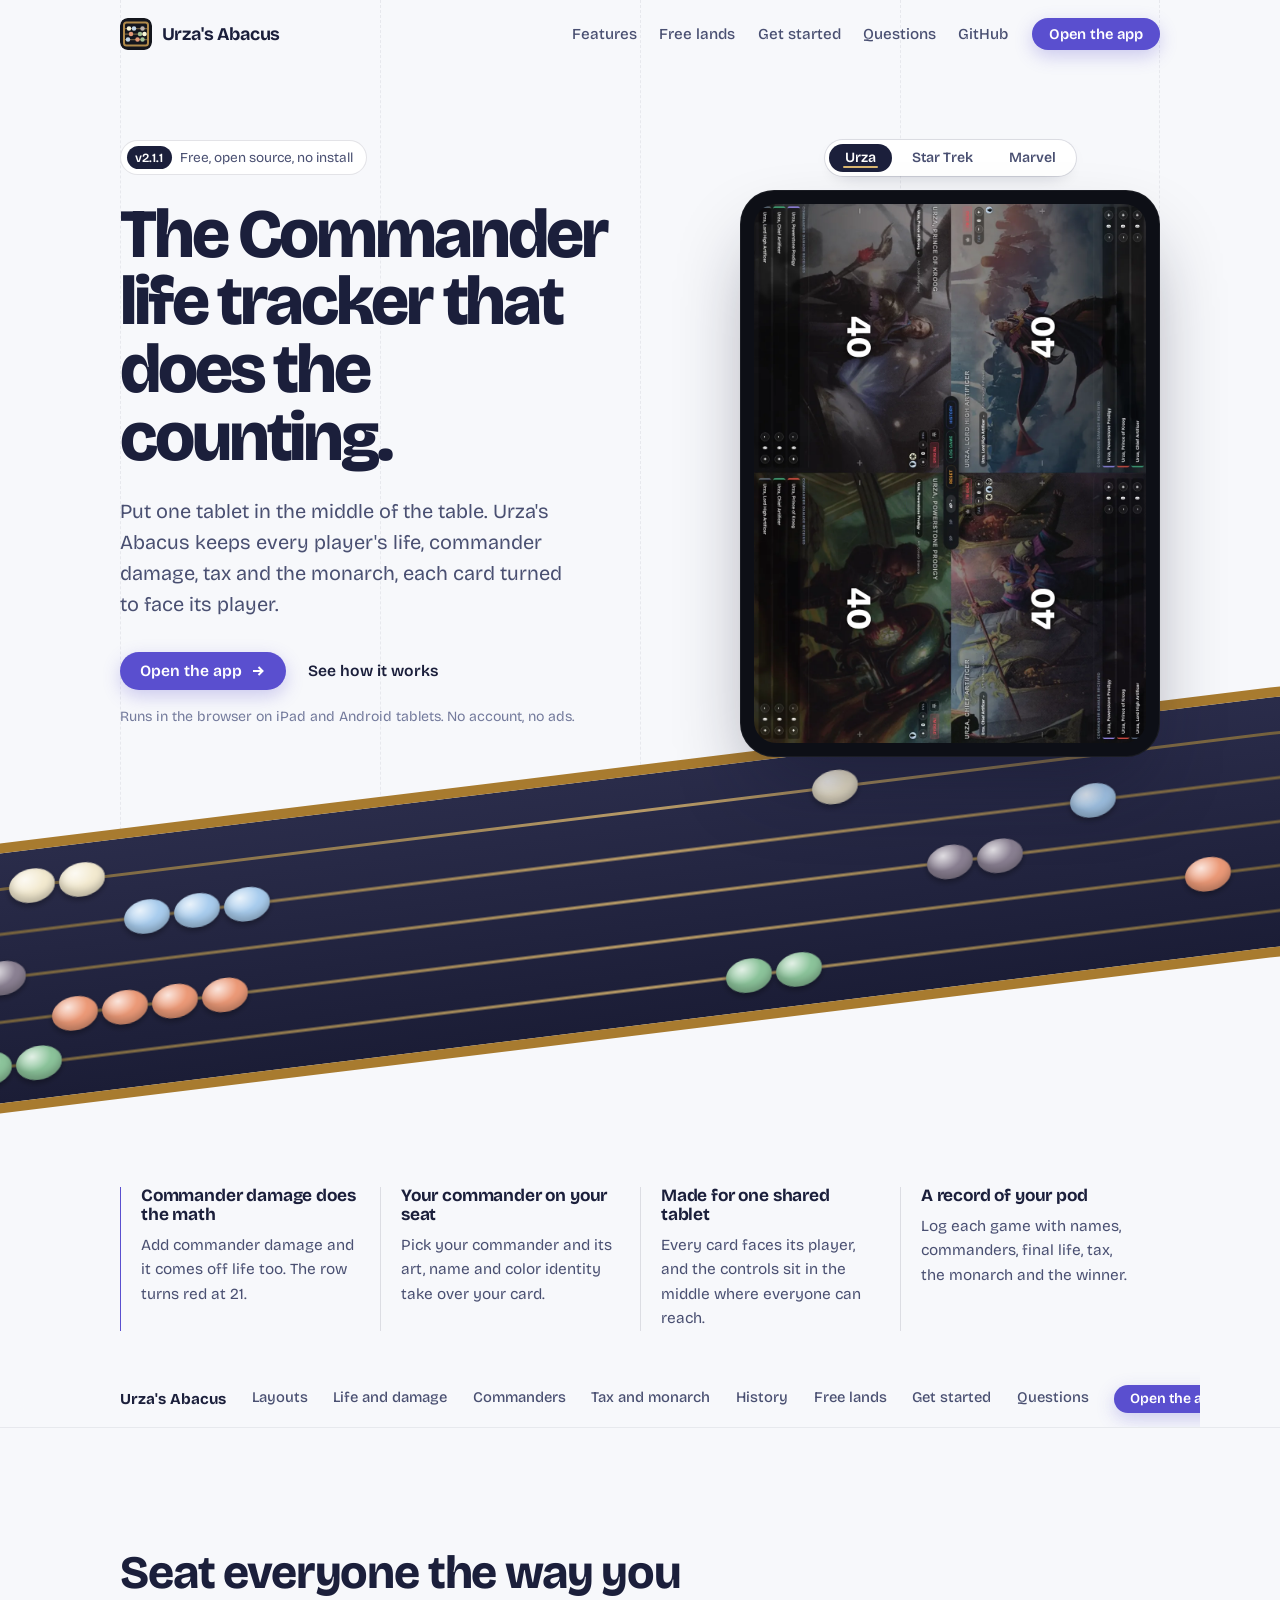
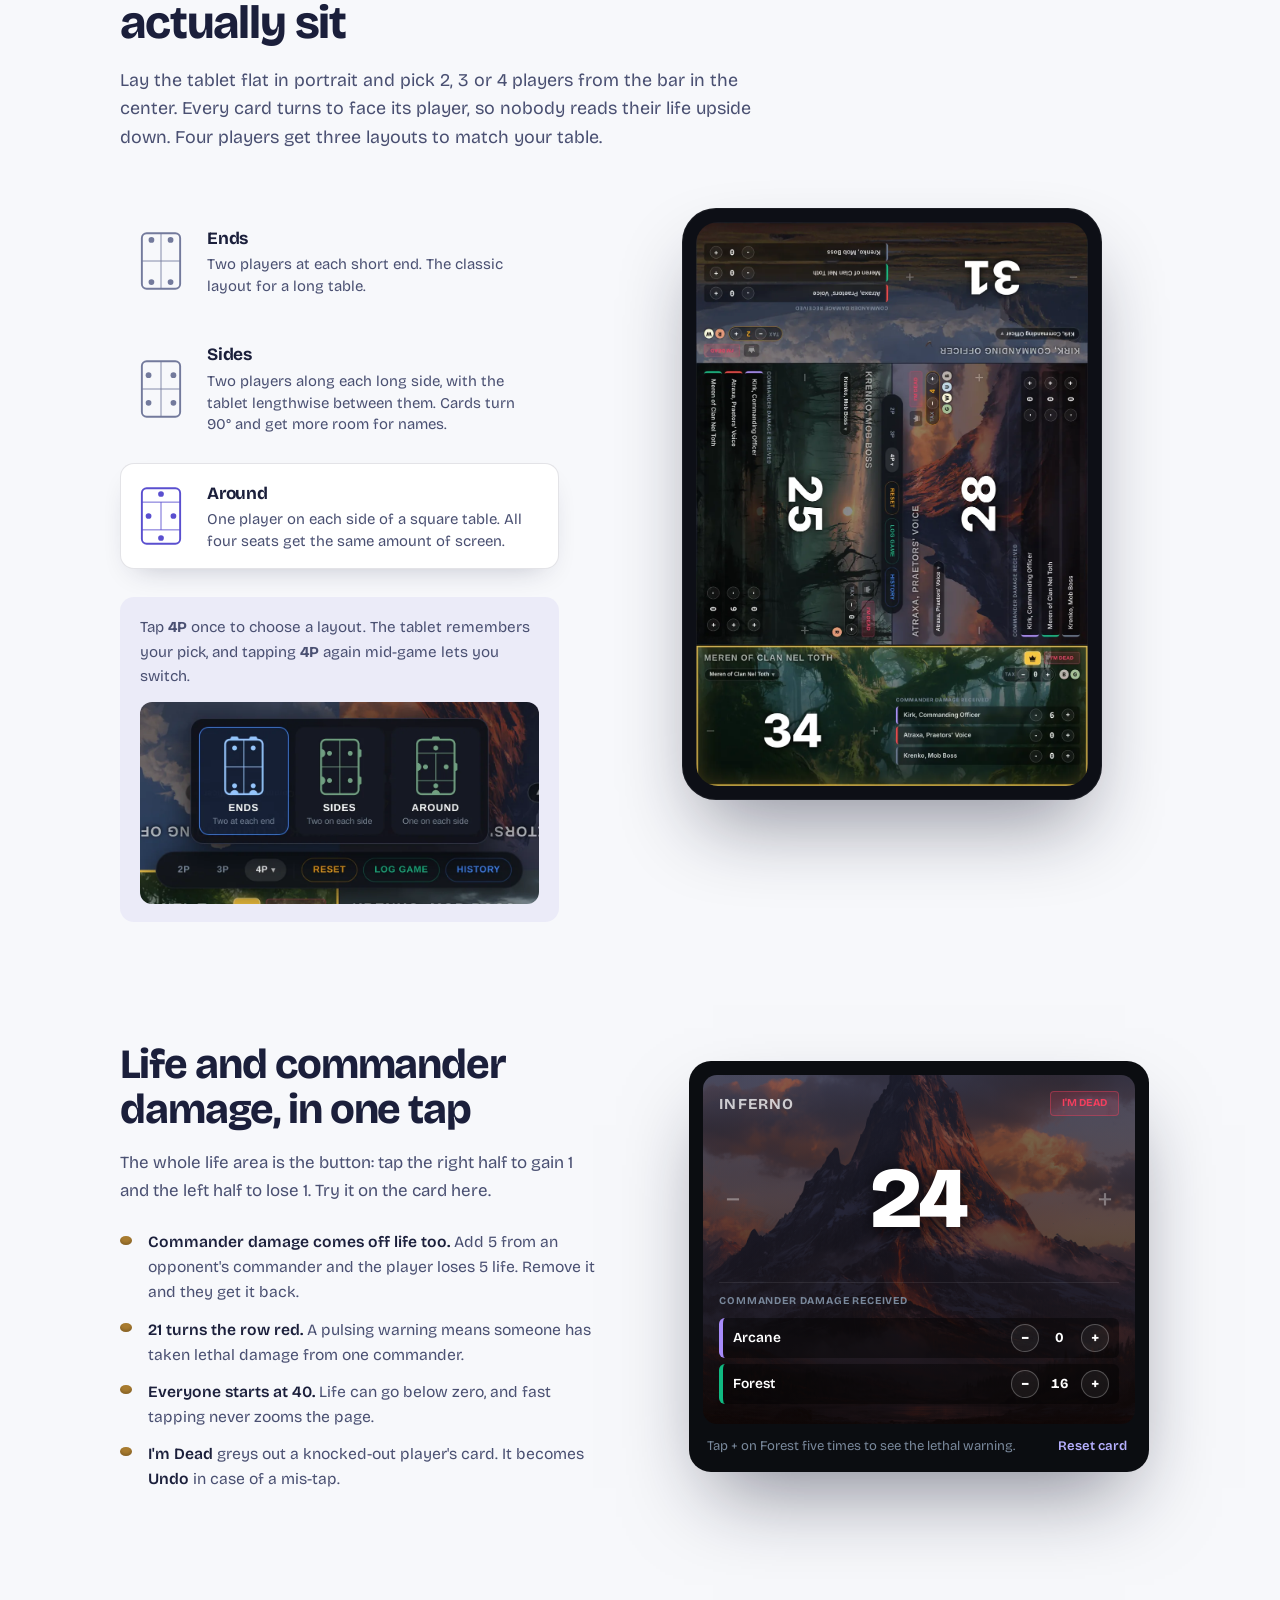
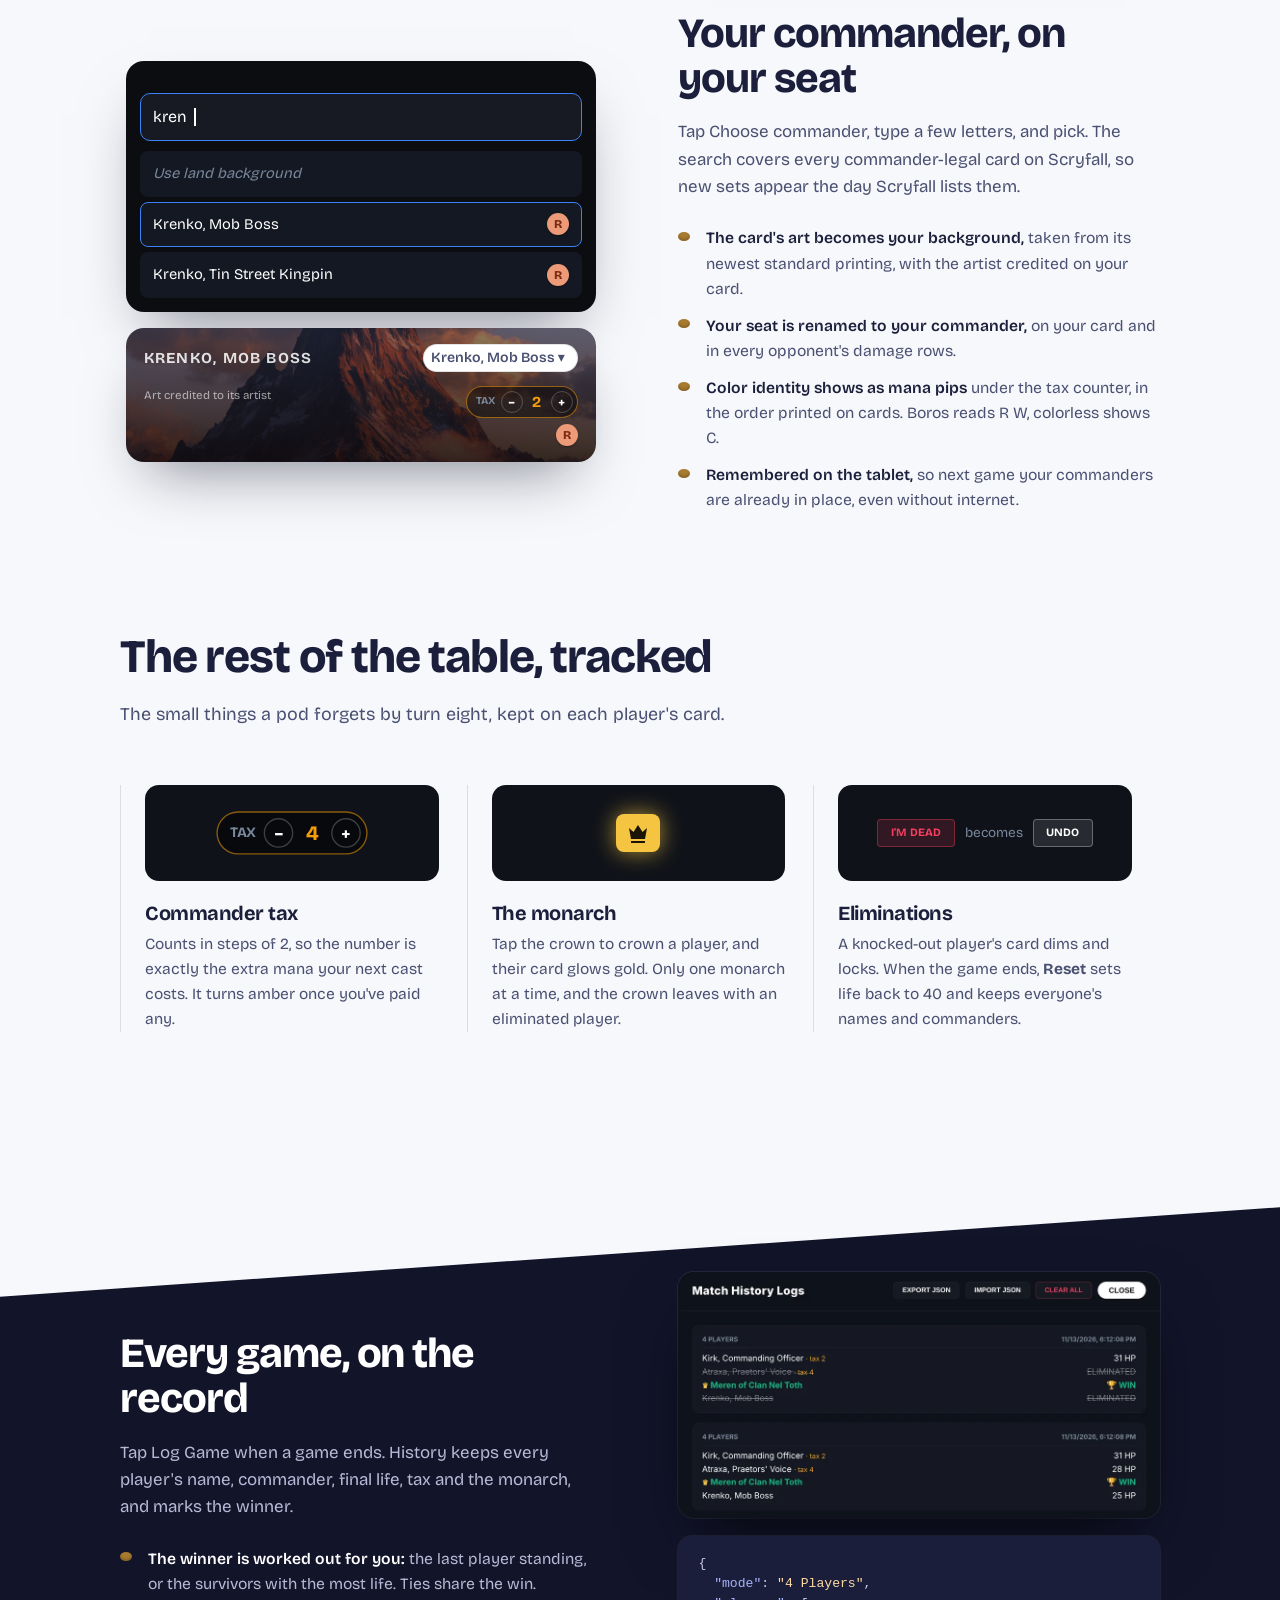
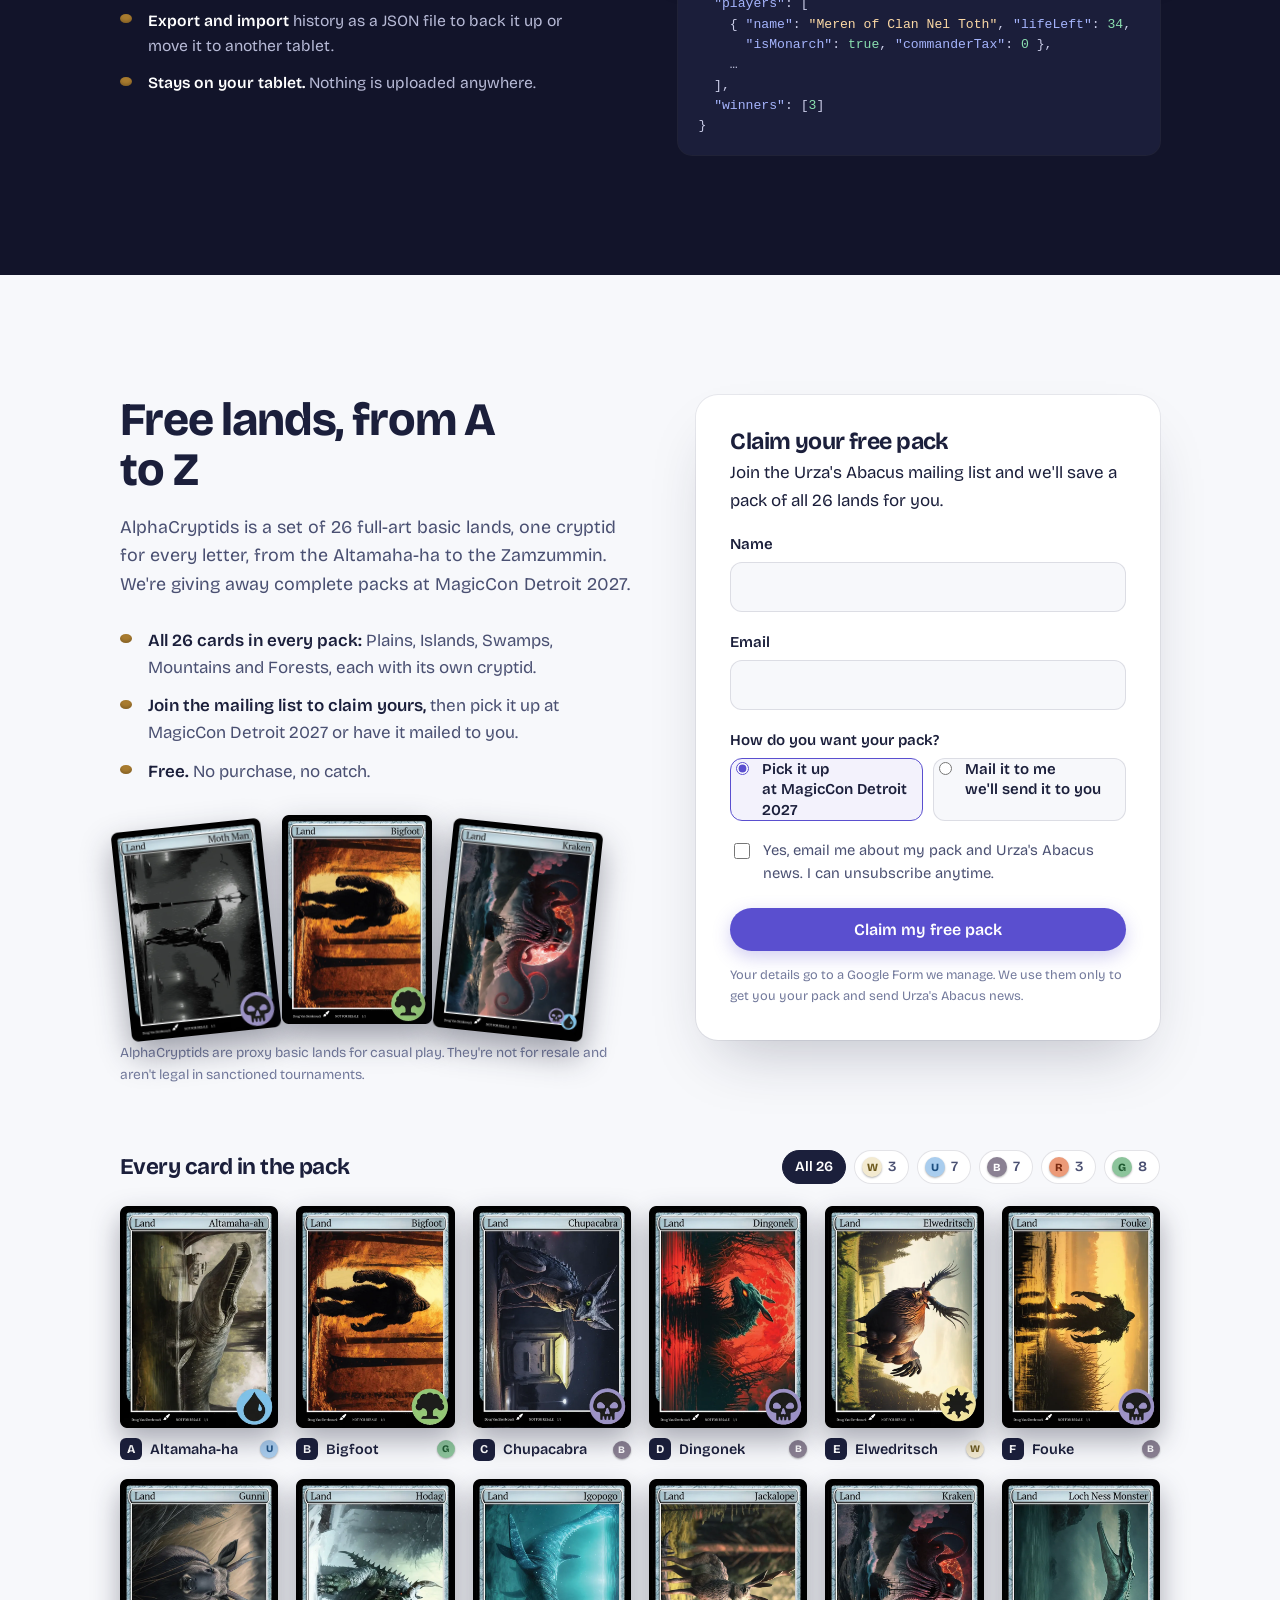
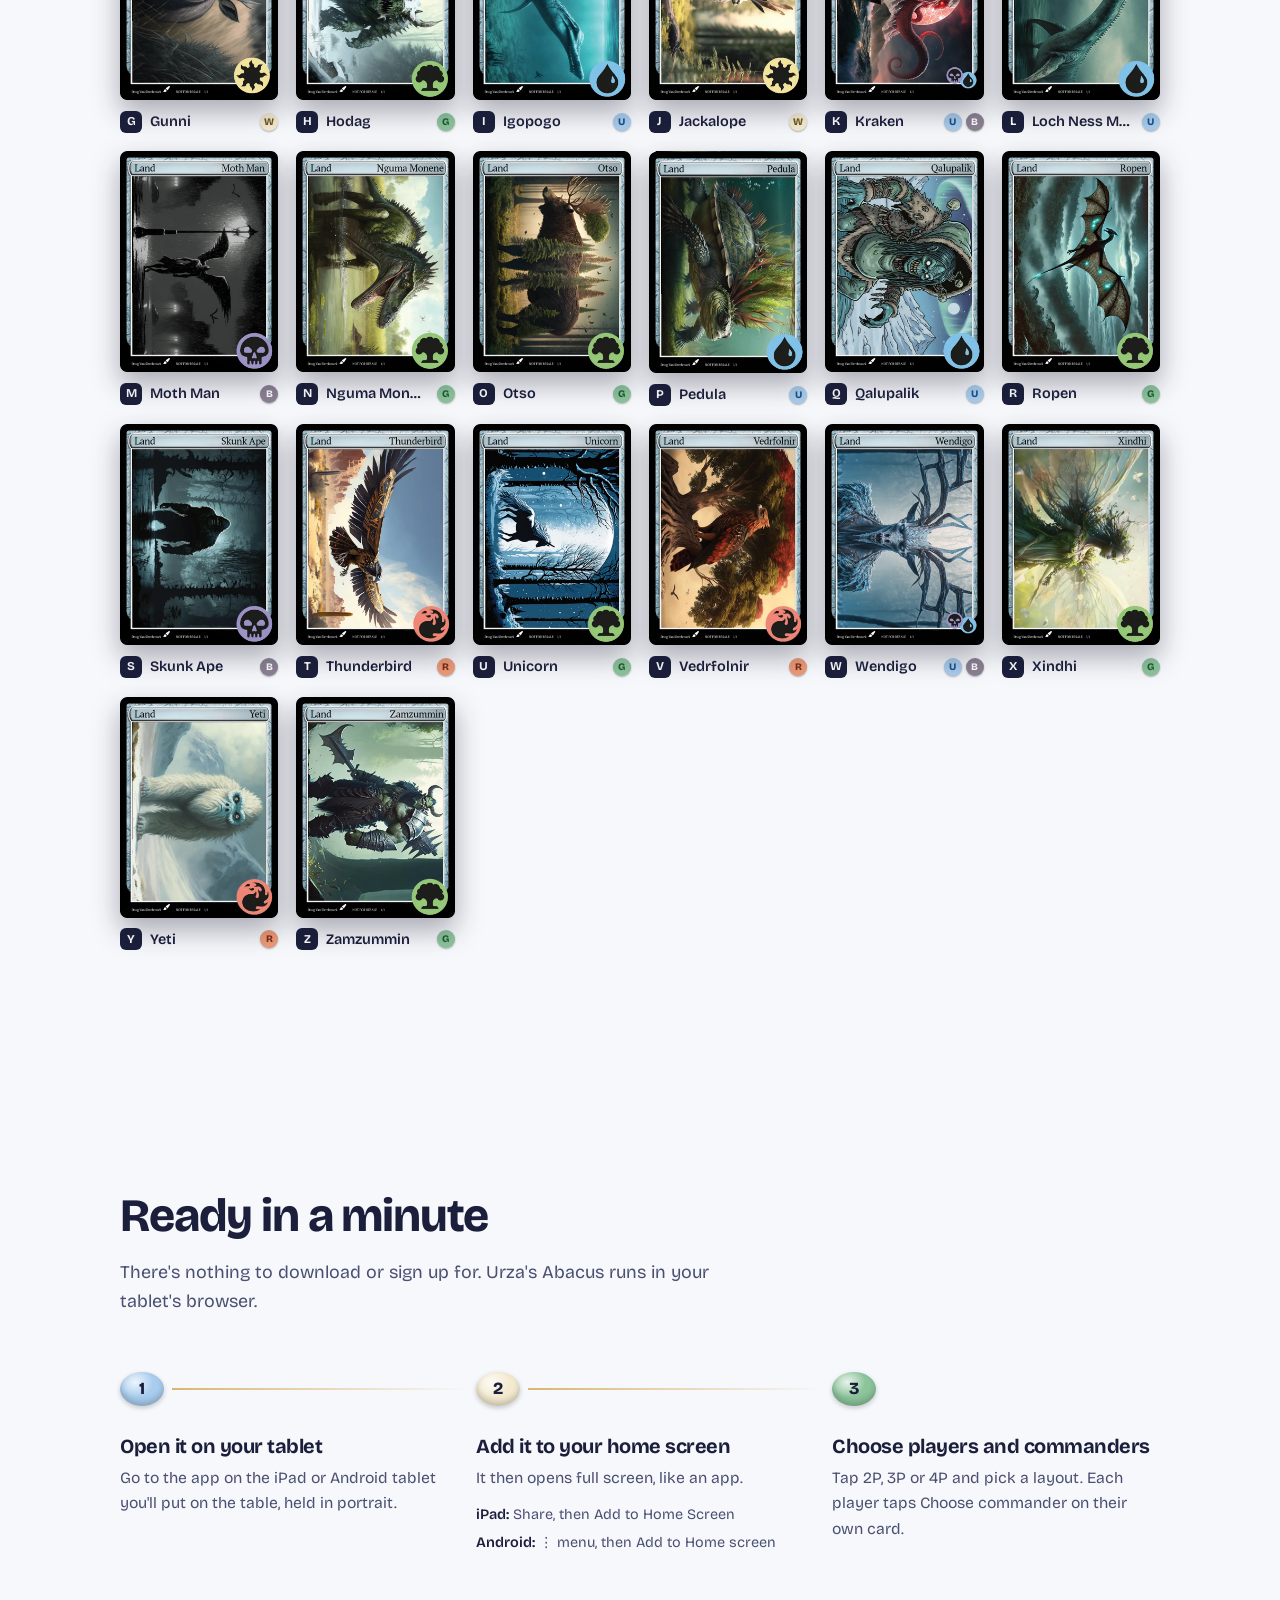
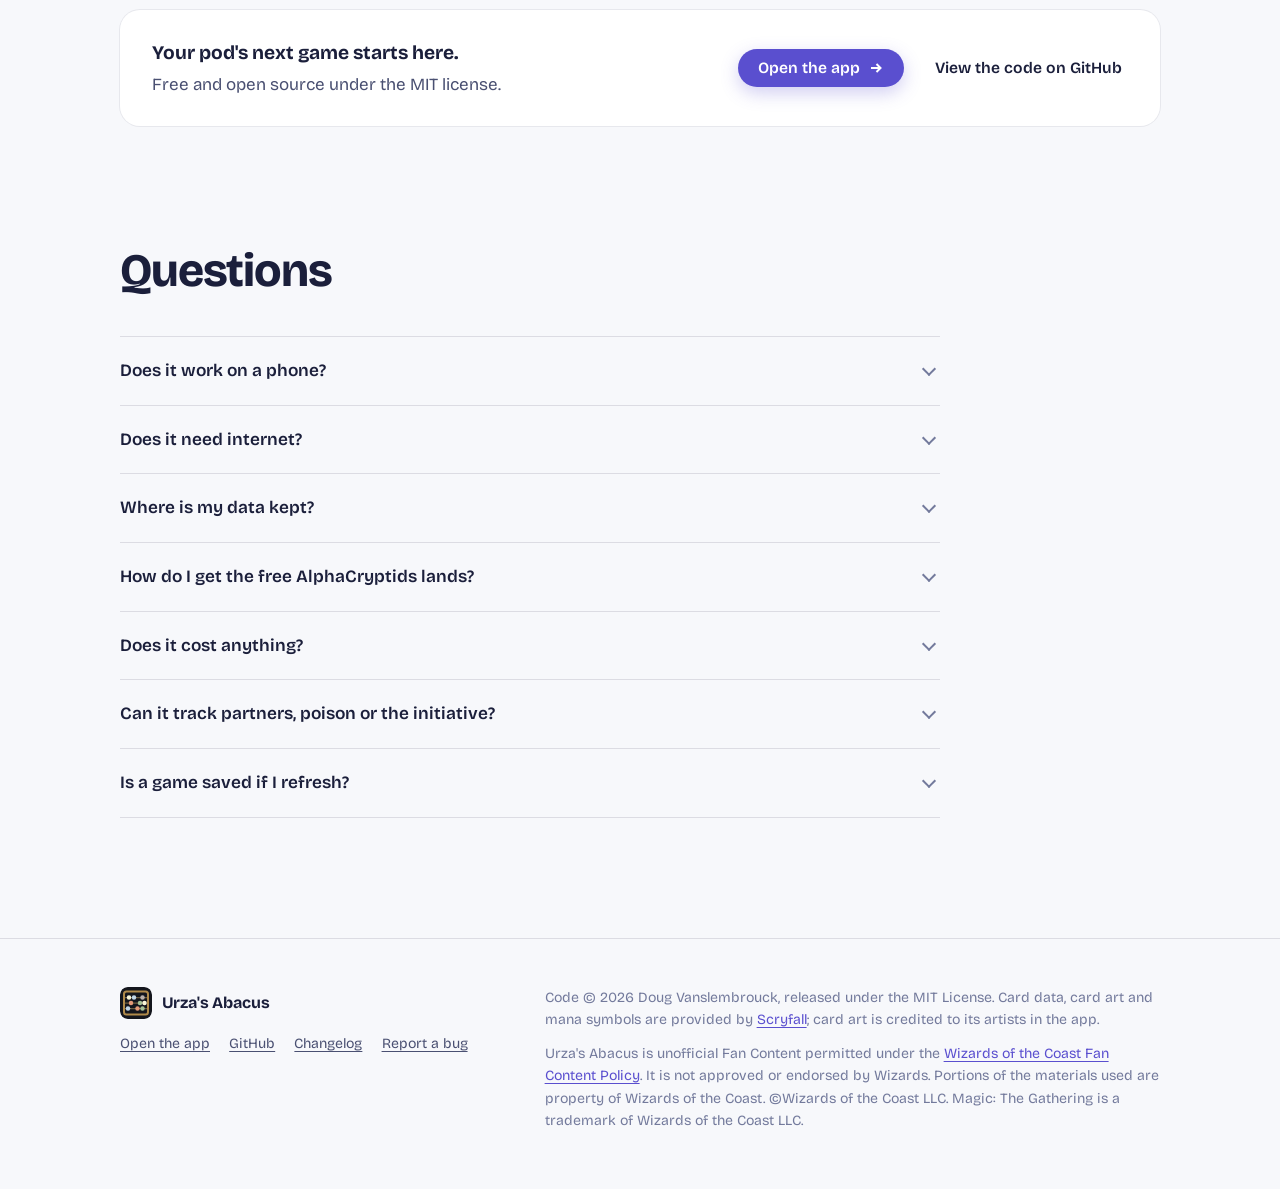
==== commit 95125eef: "Add AlphaCryptids free land giveaway to the website - New "Free lands" section: 26 full-art basic la" ====
--- a/index.html
+++ b/index.html
@@ -327,6 +327,90 @@
     }
     pre.json .k { color: #a5b4fc; } pre.json .s { color: #fcd9a5; } pre.json .n { color: #8be0b0; }
 
+
+    /* ---------- AlphaCryptids giveaway ---------- */
+    .cryptids-intro { display: grid; grid-template-columns: 1.05fr 0.95fr; gap: clamp(36px, 5vw, 72px); align-items: start; }
+    .cryptids-intro .section-head h2 { max-width: 13ch; }
+    .cryptid-facts { list-style: none; padding: 0; margin: 28px 0 0; display: grid; gap: 0.7rem; }
+    .cryptid-facts li { position: relative; padding-left: 1.75rem; color: var(--ink-soft); }
+    .cryptid-facts li::before { content: ""; position: absolute; left: 0; top: 0.45em; width: 12px; height: 9px; border-radius: 50%; background: var(--brass); box-shadow: inset 0 -2px 3px rgba(0,0,0,.2); }
+    .cryptid-facts b { color: var(--ink); font-weight: 600; }
+    .fine { margin-top: 18px; font-size: 0.86rem; color: var(--ink-faint); max-width: 56ch; }
+    .fan { display: flex; gap: 12px; margin-top: 30px; }
+    .fan img { width: 30%; max-width: 150px; filter: drop-shadow(0 14px 16px rgba(18,20,42,.4)); }
+    .fan img:nth-child(1) { transform: rotate(-6deg) translateY(10px); }
+    .fan img:nth-child(3) { transform: rotate(6deg) translateY(10px); }
+
+    .signup { background: var(--white); border-radius: 22px; padding: clamp(24px, 3vw, 34px); box-shadow: 0 30px 60px -24px rgba(27,31,59,.28), 0 0 0 1px var(--line); position: relative; }
+    .signup h3 { font-size: 1.45rem; margin-bottom: 0.35rem; }
+    .signup > p { color: var(--ink-soft); font-size: 0.97rem; }
+    .field { margin-top: 18px; display: grid; gap: 6px; }
+    .field label, .field legend { font-weight: 600; font-size: 0.94rem; padding: 0; }
+    .field input[type=text], .field input[type=email], .field textarea {
+      font: inherit; font-size: 1rem; color: var(--ink); background: var(--paper);
+      border: 1px solid var(--line-strong); border-radius: 12px; padding: 0.7rem 0.85rem; width: 100%;
+    }
+    .field textarea { min-height: 96px; resize: vertical; }
+    .field input:focus, .field textarea:focus { outline: none; border-color: var(--violet); box-shadow: 0 0 0 3px rgba(90,79,207,.18); background: #fff; }
+    fieldset.field { border: 0; margin: 18px 0 0; padding: 0; }
+    .choices { display: grid; grid-template-columns: 1fr 1fr; gap: 10px; margin-top: 6px; }
+    .choice { position: relative; display: flex; gap: 10px; align-items: flex-start; padding: 12px 14px; border-radius: 12px; border: 1px solid var(--line-strong); cursor: pointer; font-size: 0.93rem; line-height: 1.35; background: var(--paper); }
+    .choice input { margin-top: 3px; accent-color: var(--violet); }
+    .choice:has(input:checked) { border-color: var(--violet); background: rgba(90,79,207,.07); }
+    .choice b { display: block; font-weight: 600; }
+    .address[hidden] { display: none; }
+    .consent { display: flex; gap: 10px; align-items: flex-start; margin-top: 18px; font-size: 0.92rem; color: var(--ink-soft); cursor: pointer; }
+    .consent input { margin-top: 4px; accent-color: var(--violet); width: 16px; height: 16px; flex: none; }
+    .err { color: #b4233c; font-size: 0.85rem; min-height: 0; }
+    .err:empty { display: none; }
+    .signup .btn-primary { margin-top: 22px; width: 100%; justify-content: center; border: 0; cursor: pointer; font-size: 1rem; padding: 0.85rem 1.25rem; }
+    .signup .btn-primary[disabled] { opacity: .6; cursor: progress; }
+    .privacy-note { margin-top: 14px; font-size: 0.8rem; color: var(--ink-faint); }
+    .hp { position: absolute; left: -9999px; width: 1px; height: 1px; overflow: hidden; }
+    .signup-done { text-align: left; }
+    .signup-done .ok { width: 52px; height: 40px; border-radius: 50%; display: grid; place-items: center; margin-bottom: 16px;
+      background: radial-gradient(ellipse at 35% 30%, rgba(255,255,255,.8), rgba(255,255,255,0) 45%), var(--g); box-shadow: inset 0 -4px 6px rgba(0,0,0,.2); color: #1f5a31; font-weight: 800; }
+    .signup-done p { color: var(--ink-soft); margin-top: 10px; }
+
+    .crypt-toolbar { display: flex; flex-wrap: wrap; align-items: center; justify-content: space-between; gap: 14px; margin: 64px 0 22px; }
+    .crypt-toolbar h3 { font-size: 1.4rem; }
+    .chips { display: flex; flex-wrap: wrap; gap: 8px; }
+    .chip { display: inline-flex; align-items: center; gap: 6px; font: 600 0.88rem/1 var(--font); color: var(--ink-soft); background: var(--white); border: 1px solid var(--line-strong); border-radius: 999px; padding: 6px 12px 6px 7px; cursor: pointer; }
+    .chip[data-filter=all] { padding-left: 12px; }
+    .chip[aria-pressed=true] { background: var(--ink); color: #fff; border-color: var(--ink); }
+    .chip .pip { width: 20px; height: 20px; font-size: 11px; }
+    .crypt-grid { list-style: none; padding: 0; margin: 0; display: grid; grid-template-columns: repeat(6, minmax(0, 1fr)); gap: 18px; }
+    .crypt[hidden] { display: none; }
+    .crypt-btn { display: block; width: 100%; padding: 0; border: 0; background: none; cursor: zoom-in; text-align: left; font: inherit; color: inherit; }
+    .crypt-btn img { width: 100%; height: auto; filter: drop-shadow(0 12px 14px rgba(18,20,42,.35)); transition: transform .18s; }
+    .crypt-btn:hover img { transform: translateY(-4px); }
+    .crypt-cap { display: flex; align-items: center; gap: 8px; margin-top: 10px; font-size: 0.9rem; font-weight: 600; }
+    .crypt-cap b { width: 22px; height: 22px; border-radius: 6px; display: grid; place-items: center; background: var(--ink); color: #fff; font-size: 0.75rem; flex: none; }
+    .crypt-name { flex: 1; min-width: 0; white-space: nowrap; overflow: hidden; text-overflow: ellipsis; }
+    .crypt-cap .pip { width: 18px; height: 18px; font-size: 10px; }
+
+    .viewer { border: 0; padding: 0; background: transparent; max-width: none; max-height: none; width: 100%; height: 100%; }
+    .viewer::backdrop { background: rgba(12, 13, 26, 0.86); backdrop-filter: blur(6px); }
+    .viewer-inner { position: fixed; inset: 0; display: grid; place-items: center; padding: 24px; }
+    .viewer figure { margin: 0; display: grid; gap: 14px; justify-items: center; }
+    .viewer img { max-height: calc(100vh - 140px); max-width: min(92vw, 520px); width: auto; height: auto; filter: drop-shadow(0 30px 40px rgba(0,0,0,.6)); }
+    .viewer figcaption { color: #fff; font-weight: 700; font-size: 1.1rem; display: flex; gap: 10px; align-items: center; }
+    .viewer button { position: fixed; border: 0; cursor: pointer; background: rgba(255,255,255,.12); color: #fff; border-radius: 999px; width: 48px; height: 48px; font: 600 1.4rem/1 var(--font); }
+    .viewer button:hover { background: rgba(255,255,255,.24); }
+    .viewer .v-close { top: 18px; right: 18px; }
+    .viewer .v-prev { left: 18px; top: 50%; }
+    .viewer .v-next { right: 18px; top: 50%; }
+
+    @media (max-width: 960px) {
+      .cryptids-intro { grid-template-columns: 1fr; }
+      .crypt-grid { grid-template-columns: repeat(4, minmax(0, 1fr)); }
+    }
+    @media (max-width: 560px) {
+      .crypt-grid { grid-template-columns: repeat(2, minmax(0, 1fr)); gap: 14px; }
+      .choices { grid-template-columns: 1fr; }
+      .viewer .v-prev, .viewer .v-next { top: auto; bottom: 18px; }
+    }
+
     /* ---------- Steps ---------- */
     .steps { list-style: none; padding: 0; margin: 56px 0 0; display: grid; grid-template-columns: repeat(3, 1fr); gap: 28px; counter-reset: step; }
     .steps li { counter-increment: step; position: relative; padding-top: 64px; }
@@ -403,6 +487,7 @@
       <a class="brand" href="#top"><img src="favicon.svg" alt="">Urza's Abacus</a>
       <nav aria-label="Main">
         <a href="#layouts">Features</a>
+        <a href="#alphacryptids">Free lands</a>
         <a href="#start">Get started</a>
         <a href="#questions">Questions</a>
         <a href="https://github.com/dougvanslembrouck/urzas-abacus">GitHub</a>
@@ -484,6 +569,7 @@
         <a class="link" href="#commanders">Commanders</a>
         <a class="link" href="#table">Tax and monarch</a>
         <a class="link" href="#history">History</a>
+        <a class="link" href="#alphacryptids">Free lands</a>
         <a class="link" href="#start">Get started</a>
         <a class="link" href="#questions">Questions</a>
         <a class="btn btn-primary" href="app/index.html">Open the app</a>
@@ -661,6 +747,168 @@
       </div>
     </section>
 
+
+    <!-- ===== AlphaCryptids giveaway ===== -->
+    <section class="block" id="alphacryptids" aria-labelledby="crypt-title">
+      <div class="wrap">
+        <div class="cryptids-intro">
+          <div>
+            <div class="section-head">
+              <h2 id="crypt-title">Free lands, from A to Z</h2>
+              <p>AlphaCryptids is a set of 26 full-art basic lands, one cryptid for every letter, from the Altamaha-ha to the Zamzummin. We're giving away complete packs at MagicCon Detroit 2027.</p>
+            </div>
+            <ul class="cryptid-facts">
+              <li><b>All 26 cards in every pack:</b> Plains, Islands, Swamps, Mountains and Forests, each with its own cryptid.</li>
+              <li><b>Join the mailing list to claim yours,</b> then pick it up at MagicCon Detroit 2027 or have it mailed to you.</li>
+              <li><b>Free.</b> No purchase, no catch.</li>
+            </ul>
+            <div class="fan" aria-hidden="true">
+              <img src="images/site/alphacryptids/mothman.webp" width="600" height="838" alt="" loading="lazy">
+              <img src="images/site/alphacryptids/bigfoot.webp" width="600" height="838" alt="" loading="lazy">
+              <img src="images/site/alphacryptids/kraken.webp" width="600" height="838" alt="" loading="lazy">
+            </div>
+            <p class="fine">AlphaCryptids are proxy basic lands for casual play. They're not for resale and aren't legal in sanctioned tournaments.</p>
+          </div>
+
+          <div class="signup" id="signup">
+            <form id="pack-form" novalidate>
+              <h3>Claim your free pack</h3>
+              <p>Join the Urza's Abacus mailing list and we'll save a pack of all 26 lands for you.</p>
+
+              <div class="field">
+                <label for="f-name">Name</label>
+                <input id="f-name" name="name" type="text" autocomplete="name" required>
+                <span class="err" id="e-name"></span>
+              </div>
+              <div class="field">
+                <label for="f-email">Email</label>
+                <input id="f-email" name="email" type="email" autocomplete="email" required>
+                <span class="err" id="e-email"></span>
+              </div>
+              <fieldset class="field">
+                <legend>How do you want your pack?</legend>
+                <div class="choices">
+                  <label class="choice"><input type="radio" name="delivery" value="Pick it up at MagicCon Detroit 2027" checked><span><b>Pick it up</b>at MagicCon Detroit 2027</span></label>
+                  <label class="choice"><input type="radio" name="delivery" value="Mail it to me"><span><b>Mail it to me</b>we'll send it to you</span></label>
+                </div>
+              </fieldset>
+              <div class="field address" id="address-field" hidden>
+                <label for="f-address">Mailing address</label>
+                <textarea id="f-address" name="address" autocomplete="street-address" placeholder="Street, city, state or province, postal code, country"></textarea>
+                <span class="err" id="e-address"></span>
+              </div>
+              <label class="consent"><input type="checkbox" id="f-consent" name="consent"><span>Yes, email me about my pack and Urza's Abacus news. I can unsubscribe anytime.</span></label>
+              <span class="err" id="e-consent"></span>
+              <div class="hp" aria-hidden="true"><label>Leave this empty <input type="text" name="website" tabindex="-1" autocomplete="off"></label></div>
+
+              <button class="btn btn-primary" type="submit" id="pack-submit">Claim my free pack</button>
+              <span class="err" id="e-form" role="alert"></span>
+              <p class="privacy-note">Your details go to a Google Form we manage. We use them only to get you your pack and send Urza's Abacus news.</p>
+            </form>
+            <div class="signup-done" id="pack-done" hidden tabindex="-1">
+              <div class="ok" aria-hidden="true">✓</div>
+              <h3>You're on the list</h3>
+              <p id="pack-done-msg"></p>
+            </div>
+          </div>
+        </div>
+
+        <div class="crypt-toolbar">
+          <h3>Every card in the pack</h3>
+          <div class="chips" role="group" aria-label="Show cards by land"><button type="button" class="chip" data-filter="all" aria-pressed="true">All 26</button><button type="button" class="chip" data-filter="W" aria-pressed="false" title="Plains (white)"><span class="pip w">W</span> 3</button><button type="button" class="chip" data-filter="U" aria-pressed="false" title="Island (blue)"><span class="pip u">U</span> 7</button><button type="button" class="chip" data-filter="B" aria-pressed="false" title="Swamp (black)"><span class="pip b">B</span> 7</button><button type="button" class="chip" data-filter="R" aria-pressed="false" title="Mountain (red)"><span class="pip r">R</span> 3</button><button type="button" class="chip" data-filter="G" aria-pressed="false" title="Forest (green)"><span class="pip g">G</span> 8</button></div>
+        </div>
+        <ul class="crypt-grid" id="crypt-grid">
+            <li class="crypt" data-colors="U"><button type="button" class="crypt-btn" data-i="0" aria-label="View Altamaha-ha larger">
+              <img src="images/site/alphacryptids/altamaha-ha.webp" width="600" height="838" loading="lazy" alt="Altamaha-ha: a full-art basic land with the cryptid Altamaha-ha">
+              <span class="crypt-cap"><b>A</b><span class="crypt-name">Altamaha-ha</span><span class="pips"><span class="pip u">U</span></span></span></button></li>
+            <li class="crypt" data-colors="G"><button type="button" class="crypt-btn" data-i="1" aria-label="View Bigfoot larger">
+              <img src="images/site/alphacryptids/bigfoot.webp" width="600" height="838" loading="lazy" alt="Bigfoot: a full-art basic land with the cryptid Bigfoot">
+              <span class="crypt-cap"><b>B</b><span class="crypt-name">Bigfoot</span><span class="pips"><span class="pip g">G</span></span></span></button></li>
+            <li class="crypt" data-colors="B"><button type="button" class="crypt-btn" data-i="2" aria-label="View Chupacabra larger">
+              <img src="images/site/alphacryptids/chupacabra.webp" width="600" height="838" loading="lazy" alt="Chupacabra: a full-art basic land with the cryptid Chupacabra">
+              <span class="crypt-cap"><b>C</b><span class="crypt-name">Chupacabra</span><span class="pips"><span class="pip b">B</span></span></span></button></li>
+            <li class="crypt" data-colors="B"><button type="button" class="crypt-btn" data-i="3" aria-label="View Dingonek larger">
+              <img src="images/site/alphacryptids/dingonek.webp" width="600" height="838" loading="lazy" alt="Dingonek: a full-art basic land with the cryptid Dingonek">
+              <span class="crypt-cap"><b>D</b><span class="crypt-name">Dingonek</span><span class="pips"><span class="pip b">B</span></span></span></button></li>
+            <li class="crypt" data-colors="W"><button type="button" class="crypt-btn" data-i="4" aria-label="View Elwedritsch larger">
+              <img src="images/site/alphacryptids/elwedritsch.webp" width="600" height="838" loading="lazy" alt="Elwedritsch: a full-art basic land with the cryptid Elwedritsch">
+              <span class="crypt-cap"><b>E</b><span class="crypt-name">Elwedritsch</span><span class="pips"><span class="pip w">W</span></span></span></button></li>
+            <li class="crypt" data-colors="B"><button type="button" class="crypt-btn" data-i="5" aria-label="View Fouke larger">
+              <img src="images/site/alphacryptids/fouke.webp" width="600" height="838" loading="lazy" alt="Fouke: a full-art basic land with the cryptid Fouke">
+              <span class="crypt-cap"><b>F</b><span class="crypt-name">Fouke</span><span class="pips"><span class="pip b">B</span></span></span></button></li>
+            <li class="crypt" data-colors="W"><button type="button" class="crypt-btn" data-i="6" aria-label="View Gunni larger">
+              <img src="images/site/alphacryptids/gunni.webp" width="600" height="838" loading="lazy" alt="Gunni: a full-art basic land with the cryptid Gunni">
+              <span class="crypt-cap"><b>G</b><span class="crypt-name">Gunni</span><span class="pips"><span class="pip w">W</span></span></span></button></li>
+            <li class="crypt" data-colors="G"><button type="button" class="crypt-btn" data-i="7" aria-label="View Hodag larger">
+              <img src="images/site/alphacryptids/hodag.webp" width="600" height="838" loading="lazy" alt="Hodag: a full-art basic land with the cryptid Hodag">
+              <span class="crypt-cap"><b>H</b><span class="crypt-name">Hodag</span><span class="pips"><span class="pip g">G</span></span></span></button></li>
+            <li class="crypt" data-colors="U"><button type="button" class="crypt-btn" data-i="8" aria-label="View Igopogo larger">
+              <img src="images/site/alphacryptids/igopogo.webp" width="600" height="838" loading="lazy" alt="Igopogo: a full-art basic land with the cryptid Igopogo">
+              <span class="crypt-cap"><b>I</b><span class="crypt-name">Igopogo</span><span class="pips"><span class="pip u">U</span></span></span></button></li>
+            <li class="crypt" data-colors="W"><button type="button" class="crypt-btn" data-i="9" aria-label="View Jackalope larger">
+              <img src="images/site/alphacryptids/jackalope.webp" width="600" height="838" loading="lazy" alt="Jackalope: a full-art basic land with the cryptid Jackalope">
+              <span class="crypt-cap"><b>J</b><span class="crypt-name">Jackalope</span><span class="pips"><span class="pip w">W</span></span></span></button></li>
+            <li class="crypt" data-colors="UB"><button type="button" class="crypt-btn" data-i="10" aria-label="View Kraken larger">
+              <img src="images/site/alphacryptids/kraken.webp" width="600" height="838" loading="lazy" alt="Kraken: a full-art basic land with the cryptid Kraken">
+              <span class="crypt-cap"><b>K</b><span class="crypt-name">Kraken</span><span class="pips"><span class="pip u">U</span><span class="pip b">B</span></span></span></button></li>
+            <li class="crypt" data-colors="U"><button type="button" class="crypt-btn" data-i="11" aria-label="View Loch Ness Monster larger">
+              <img src="images/site/alphacryptids/loch-ness-monster.webp" width="600" height="838" loading="lazy" alt="Loch Ness Monster: a full-art basic land with the cryptid Loch Ness Monster">
+              <span class="crypt-cap"><b>L</b><span class="crypt-name">Loch Ness Monster</span><span class="pips"><span class="pip u">U</span></span></span></button></li>
+            <li class="crypt" data-colors="B"><button type="button" class="crypt-btn" data-i="12" aria-label="View Moth Man larger">
+              <img src="images/site/alphacryptids/mothman.webp" width="600" height="838" loading="lazy" alt="Moth Man: a full-art basic land with the cryptid Moth Man">
+              <span class="crypt-cap"><b>M</b><span class="crypt-name">Moth Man</span><span class="pips"><span class="pip b">B</span></span></span></button></li>
+            <li class="crypt" data-colors="G"><button type="button" class="crypt-btn" data-i="13" aria-label="View Nguma Monene larger">
+              <img src="images/site/alphacryptids/nguma-monene.webp" width="600" height="838" loading="lazy" alt="Nguma Monene: a full-art basic land with the cryptid Nguma Monene">
+              <span class="crypt-cap"><b>N</b><span class="crypt-name">Nguma Monene</span><span class="pips"><span class="pip g">G</span></span></span></button></li>
+            <li class="crypt" data-colors="G"><button type="button" class="crypt-btn" data-i="14" aria-label="View Otso larger">
+              <img src="images/site/alphacryptids/otso.webp" width="600" height="838" loading="lazy" alt="Otso: a full-art basic land with the cryptid Otso">
+              <span class="crypt-cap"><b>O</b><span class="crypt-name">Otso</span><span class="pips"><span class="pip g">G</span></span></span></button></li>
+            <li class="crypt" data-colors="U"><button type="button" class="crypt-btn" data-i="15" aria-label="View Pedula larger">
+              <img src="images/site/alphacryptids/pedula.webp" width="600" height="838" loading="lazy" alt="Pedula: a full-art basic land with the cryptid Pedula">
+              <span class="crypt-cap"><b>P</b><span class="crypt-name">Pedula</span><span class="pips"><span class="pip u">U</span></span></span></button></li>
+            <li class="crypt" data-colors="U"><button type="button" class="crypt-btn" data-i="16" aria-label="View Qalupalik larger">
+              <img src="images/site/alphacryptids/qalupalik.webp" width="600" height="838" loading="lazy" alt="Qalupalik: a full-art basic land with the cryptid Qalupalik">
+              <span class="crypt-cap"><b>Q</b><span class="crypt-name">Qalupalik</span><span class="pips"><span class="pip u">U</span></span></span></button></li>
+            <li class="crypt" data-colors="G"><button type="button" class="crypt-btn" data-i="17" aria-label="View Ropen larger">
+              <img src="images/site/alphacryptids/ropen.webp" width="600" height="838" loading="lazy" alt="Ropen: a full-art basic land with the cryptid Ropen">
+              <span class="crypt-cap"><b>R</b><span class="crypt-name">Ropen</span><span class="pips"><span class="pip g">G</span></span></span></button></li>
+            <li class="crypt" data-colors="B"><button type="button" class="crypt-btn" data-i="18" aria-label="View Skunk Ape larger">
+              <img src="images/site/alphacryptids/skunk-ape.webp" width="600" height="838" loading="lazy" alt="Skunk Ape: a full-art basic land with the cryptid Skunk Ape">
+              <span class="crypt-cap"><b>S</b><span class="crypt-name">Skunk Ape</span><span class="pips"><span class="pip b">B</span></span></span></button></li>
+            <li class="crypt" data-colors="R"><button type="button" class="crypt-btn" data-i="19" aria-label="View Thunderbird larger">
+              <img src="images/site/alphacryptids/thunderbird.webp" width="600" height="838" loading="lazy" alt="Thunderbird: a full-art basic land with the cryptid Thunderbird">
+              <span class="crypt-cap"><b>T</b><span class="crypt-name">Thunderbird</span><span class="pips"><span class="pip r">R</span></span></span></button></li>
+            <li class="crypt" data-colors="G"><button type="button" class="crypt-btn" data-i="20" aria-label="View Unicorn larger">
+              <img src="images/site/alphacryptids/unicorn.webp" width="600" height="838" loading="lazy" alt="Unicorn: a full-art basic land with the cryptid Unicorn">
+              <span class="crypt-cap"><b>U</b><span class="crypt-name">Unicorn</span><span class="pips"><span class="pip g">G</span></span></span></button></li>
+            <li class="crypt" data-colors="R"><button type="button" class="crypt-btn" data-i="21" aria-label="View Vedrfolnir larger">
+              <img src="images/site/alphacryptids/vedrfolnir.webp" width="600" height="838" loading="lazy" alt="Vedrfolnir: a full-art basic land with the cryptid Vedrfolnir">
+              <span class="crypt-cap"><b>V</b><span class="crypt-name">Vedrfolnir</span><span class="pips"><span class="pip r">R</span></span></span></button></li>
+            <li class="crypt" data-colors="UB"><button type="button" class="crypt-btn" data-i="22" aria-label="View Wendigo larger">
+              <img src="images/site/alphacryptids/wendigo.webp" width="600" height="838" loading="lazy" alt="Wendigo: a full-art basic land with the cryptid Wendigo">
+              <span class="crypt-cap"><b>W</b><span class="crypt-name">Wendigo</span><span class="pips"><span class="pip u">U</span><span class="pip b">B</span></span></span></button></li>
+            <li class="crypt" data-colors="G"><button type="button" class="crypt-btn" data-i="23" aria-label="View Xindhi larger">
+              <img src="images/site/alphacryptids/xindhi.webp" width="600" height="838" loading="lazy" alt="Xindhi: a full-art basic land with the cryptid Xindhi">
+              <span class="crypt-cap"><b>X</b><span class="crypt-name">Xindhi</span><span class="pips"><span class="pip g">G</span></span></span></button></li>
+            <li class="crypt" data-colors="R"><button type="button" class="crypt-btn" data-i="24" aria-label="View Yeti larger">
+              <img src="images/site/alphacryptids/yeti.webp" width="600" height="838" loading="lazy" alt="Yeti: a full-art basic land with the cryptid Yeti">
+              <span class="crypt-cap"><b>Y</b><span class="crypt-name">Yeti</span><span class="pips"><span class="pip r">R</span></span></span></button></li>
+            <li class="crypt" data-colors="G"><button type="button" class="crypt-btn" data-i="25" aria-label="View Zamzummin larger">
+              <img src="images/site/alphacryptids/zamzummin.webp" width="600" height="838" loading="lazy" alt="Zamzummin: a full-art basic land with the cryptid Zamzummin">
+              <span class="crypt-cap"><b>Z</b><span class="crypt-name">Zamzummin</span><span class="pips"><span class="pip g">G</span></span></span></button></li>
+        </ul>
+      </div>
+
+      <dialog class="viewer" id="viewer" aria-label="Card viewer">
+        <div class="viewer-inner">
+          <figure><img id="viewer-img" src="" alt=""><figcaption id="viewer-cap"></figcaption></figure>
+          <button type="button" class="v-close" aria-label="Close">×</button>
+          <button type="button" class="v-prev" aria-label="Previous card">‹</button>
+          <button type="button" class="v-next" aria-label="Next card">›</button>
+        </div>
+      </dialog>
+    </section>
+
     <!-- ===== Get started ===== -->
     <section class="block" id="start" aria-labelledby="start-title">
       <div class="wrap">
@@ -710,7 +958,11 @@
           </details>
           <details>
             <summary>Where is my data kept?</summary>
-            <p>Only in your tablet's browser. There are no accounts, ads, analytics or cookies. Use Export JSON to back up your match history or move it to another tablet.</p>
+            <p>The app keeps everything in your tablet's browser. There are no accounts, ads, analytics or cookies. Use Export JSON to back up your match history or move it to another tablet. The only thing this website collects is what you type into the AlphaCryptids sign-up form, which goes to a Google Form we manage and is used only for your pack and Urza's Abacus news.</p>
+          </details>
+          <details>
+            <summary>How do I get the free AlphaCryptids lands?</summary>
+            <p>Fill in the <a href="#signup">sign-up form</a> with your name and email, and choose whether to pick your pack up at MagicCon Detroit 2027 or have it mailed to you. We'll email you with the details.</p>
           </details>
           <details>
             <summary>Does it cost anything?</summary>
@@ -868,6 +1120,116 @@
       });
       draw();
 
+
+      /* ---- AlphaCryptids: filter, card viewer, sign-up form ---- */
+      (function () {
+        const CARDS = [["altamaha-ha", "Altamaha-ha", "U"], ["bigfoot", "Bigfoot", "G"], ["chupacabra", "Chupacabra", "B"], ["dingonek", "Dingonek", "B"], ["elwedritsch", "Elwedritsch", "W"], ["fouke", "Fouke", "B"], ["gunni", "Gunni", "W"], ["hodag", "Hodag", "G"], ["igopogo", "Igopogo", "U"], ["jackalope", "Jackalope", "W"], ["kraken", "Kraken", "UB"], ["loch-ness-monster", "Loch Ness Monster", "U"], ["mothman", "Moth Man", "B"], ["nguma-monene", "Nguma Monene", "G"], ["otso", "Otso", "G"], ["pedula", "Pedula", "U"], ["qalupalik", "Qalupalik", "U"], ["ropen", "Ropen", "G"], ["skunk-ape", "Skunk Ape", "B"], ["thunderbird", "Thunderbird", "R"], ["unicorn", "Unicorn", "G"], ["vedrfolnir", "Vedrfolnir", "R"], ["wendigo", "Wendigo", "UB"], ["xindhi", "Xindhi", "G"], ["yeti", "Yeti", "R"], ["zamzummin", "Zamzummin", "G"]];
+        const items = Array.from(document.querySelectorAll('.crypt'));
+        const chips = Array.from(document.querySelectorAll('.chip'));
+        let visible = items.map((_, i) => i);
+
+        chips.forEach(chip => chip.addEventListener('click', () => {
+          const f = chip.dataset.filter;
+          chips.forEach(c => c.setAttribute('aria-pressed', String(c === chip)));
+          visible = [];
+          items.forEach((li, i) => {
+            const show = f === 'all' || li.dataset.colors.includes(f);
+            li.hidden = !show;
+            if (show) visible.push(i);
+          });
+        }));
+
+        // Card viewer
+        const viewer = document.getElementById('viewer');
+        const vImg = document.getElementById('viewer-img');
+        const vCap = document.getElementById('viewer-cap');
+        let at = 0, opener = null;
+        const pip = c => '<span class="pip ' + c.toLowerCase() + '">' + c + '</span>';
+        function show(i) {
+          at = i;
+          const [slug, name, col] = CARDS[i];
+          vImg.src = 'images/site/alphacryptids/' + slug + '.webp';
+          vImg.alt = name + ': a full-art basic land with the cryptid ' + name;
+          vCap.innerHTML = '<span>' + name + '</span><span class="pips">' + col.split('').map(pip).join('') + '</span>';
+        }
+        function step(d) {
+          const pos = visible.indexOf(at);
+          show(visible[(pos + d + visible.length) % visible.length]);
+        }
+        document.getElementById('crypt-grid').addEventListener('click', e => {
+          const b = e.target.closest('.crypt-btn');
+          if (!b || typeof viewer.showModal !== 'function') return;
+          opener = b; show(Number(b.dataset.i)); viewer.showModal();
+        });
+        viewer.querySelector('.v-close').addEventListener('click', () => viewer.close());
+        viewer.querySelector('.v-prev').addEventListener('click', () => step(-1));
+        viewer.querySelector('.v-next').addEventListener('click', () => step(1));
+        viewer.addEventListener('click', e => { if (e.target.classList.contains('viewer-inner')) viewer.close(); });
+        viewer.addEventListener('keydown', e => {
+          if (e.key === 'ArrowRight') step(1);
+          if (e.key === 'ArrowLeft') step(-1);
+        });
+        viewer.addEventListener('close', () => { if (opener) opener.focus(); });
+
+        // Sign-up form: sends to the AlphaCryptids Google Form
+        const FORM_URL = 'https://docs.google.com/forms/d/e/1FAIpQLSefRxTzHDcCb1XlHhseVYE2p7k1jNw0kbZyy1MBixPe--Al-w/formResponse';
+        const FIELDS = { name: 'entry.107521373', email: 'entry.326330706', delivery: 'entry.1053740972', address: 'entry.1205430778', consent: 'entry.1828713374' };
+        const CONSENT = "Yes, email me about my pack and Urza's Abacus news. I can unsubscribe anytime.";
+        const form = document.getElementById('pack-form');
+        const addressField = document.getElementById('address-field');
+        const submit = document.getElementById('pack-submit');
+        const err = (id, msg) => { document.getElementById('e-' + id).textContent = msg || ''; };
+
+        form.addEventListener('change', e => {
+          if (e.target.name === 'delivery') addressField.hidden = e.target.value !== 'Mail it to me';
+        });
+
+        form.addEventListener('submit', async e => {
+          e.preventDefault();
+          const d = new FormData(form);
+          const name = (d.get('name') || '').trim();
+          const email = (d.get('email') || '').trim();
+          const delivery = d.get('delivery');
+          const address = (d.get('address') || '').trim();
+          const mail = delivery === 'Mail it to me';
+          let first = null;
+          const check = (id, bad, msg, el) => { err(id, bad ? msg : ''); if (bad && !first) first = el; };
+          check('name', !name, 'Enter your name.', form.elements.name);
+          check('email', !/^[^\s@]+@[^\s@]+\.[^\s@]+$/.test(email), 'Enter an email address like name@example.com.', form.elements.email);
+          check('address', mail && address.length < 10, 'Enter the address to mail your pack to.', form.elements.address);
+          check('consent', !form.elements.consent.checked, 'Tick the box to join the mailing list. It\'s how we get your pack to you.', form.elements.consent);
+          err('form', '');
+          if (first) { first.focus(); return; }
+
+          const done = () => {
+            form.hidden = true;
+            document.getElementById('pack-done-msg').textContent = mail
+              ? 'Thanks, ' + name + '. We\'ll email ' + email + ' when your AlphaCryptids pack is on its way.'
+              : 'Thanks, ' + name + '. We\'ll email ' + email + ' with how to pick up your AlphaCryptids pack at MagicCon Detroit 2027.';
+            const box = document.getElementById('pack-done');
+            box.hidden = false; box.focus();
+          };
+          if (d.get('website')) return done();   // filled by a bot: pretend it worked
+
+          const body = new URLSearchParams();
+          body.append(FIELDS.name, name);
+          body.append(FIELDS.email, email);
+          body.append(FIELDS.delivery, delivery);
+          if (mail) body.append(FIELDS.address, address);
+          body.append(FIELDS.consent, CONSENT);
+
+          submit.disabled = true; submit.textContent = 'Sending…';
+          try {
+            // Google Forms doesn't allow reading its reply from another site, so a sent request counts as success
+            await fetch(FORM_URL, { method: 'POST', mode: 'no-cors', body });
+            done();
+          } catch (_) {
+            err('form', 'That didn\'t go through. Check your connection and try again.');
+            submit.disabled = false; submit.textContent = 'Claim my free pack';
+          }
+        });
+      })();
+
       /* ---- Highlight the section in view ---- */
       const links = Array.from(document.querySelectorAll('.section-nav a.link'));
       const byId = new Map(links.map(a => [a.getAttribute('href').slice(1), a]));
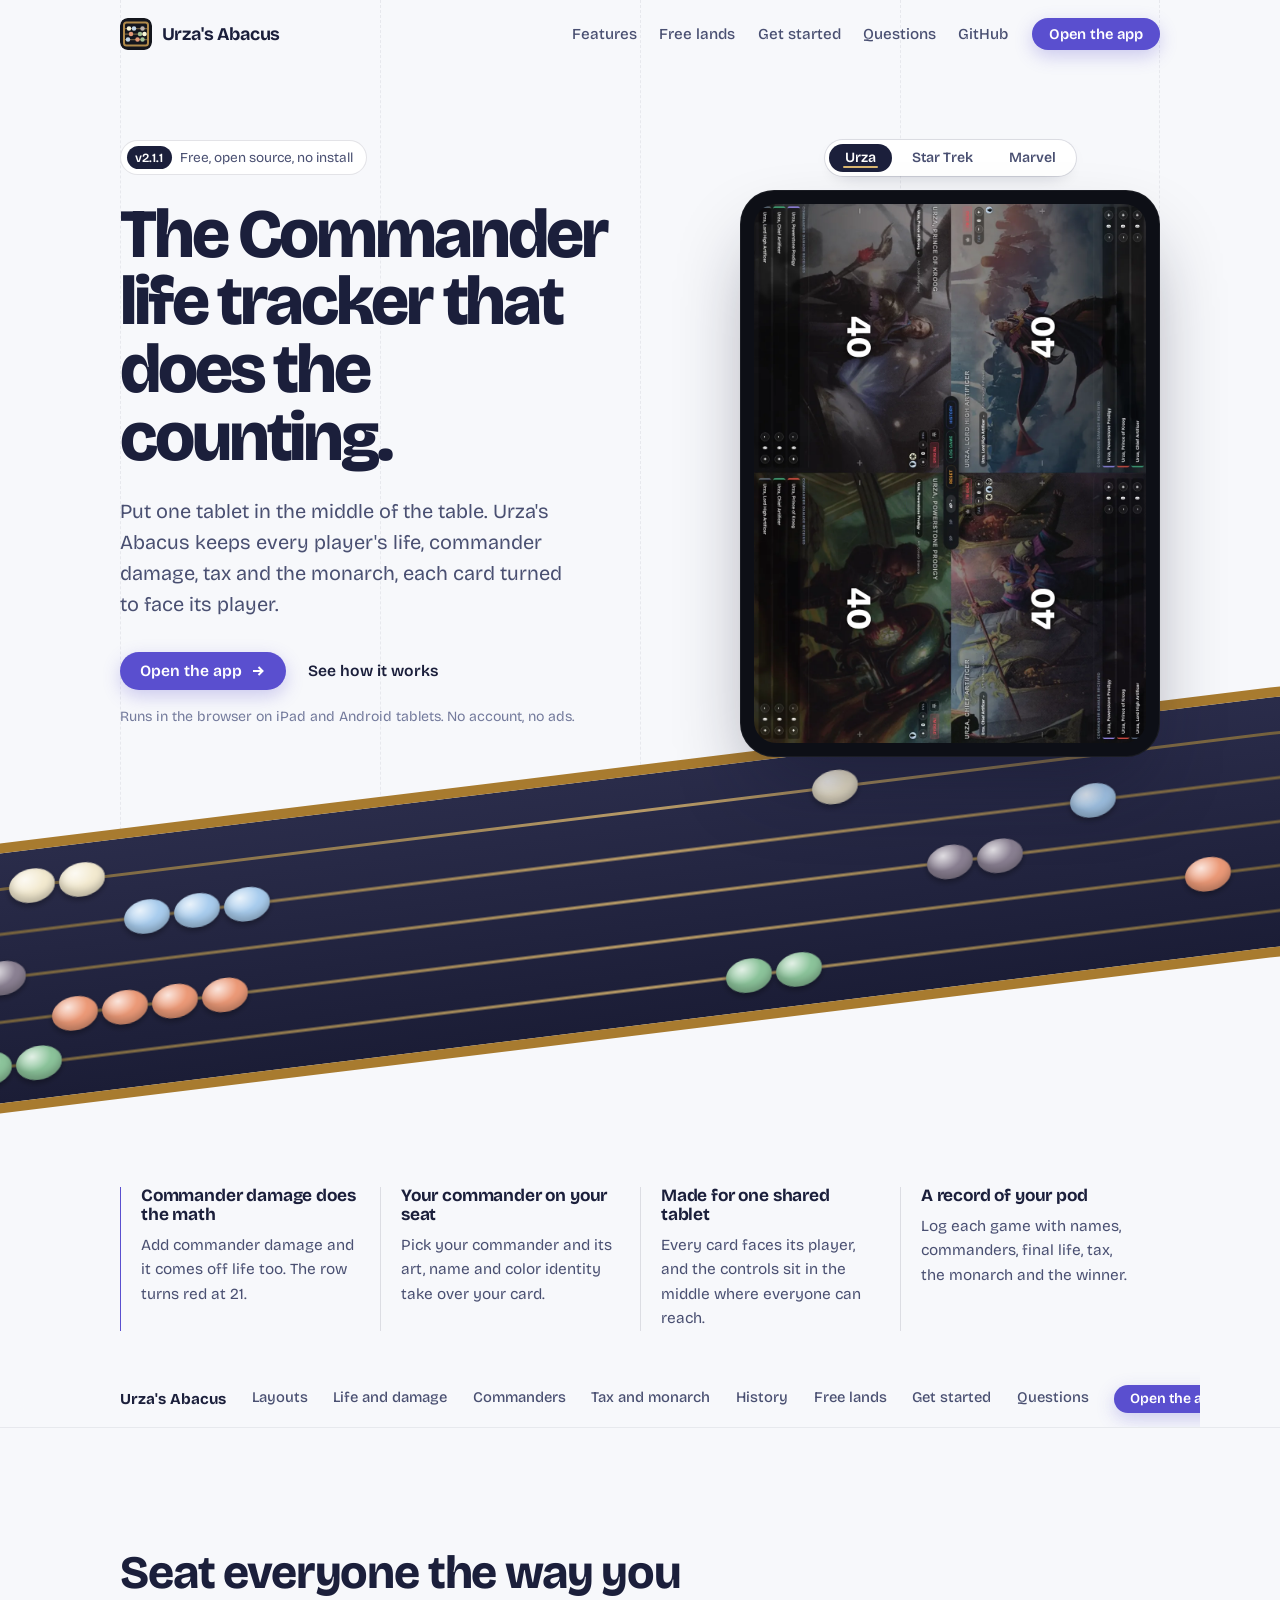
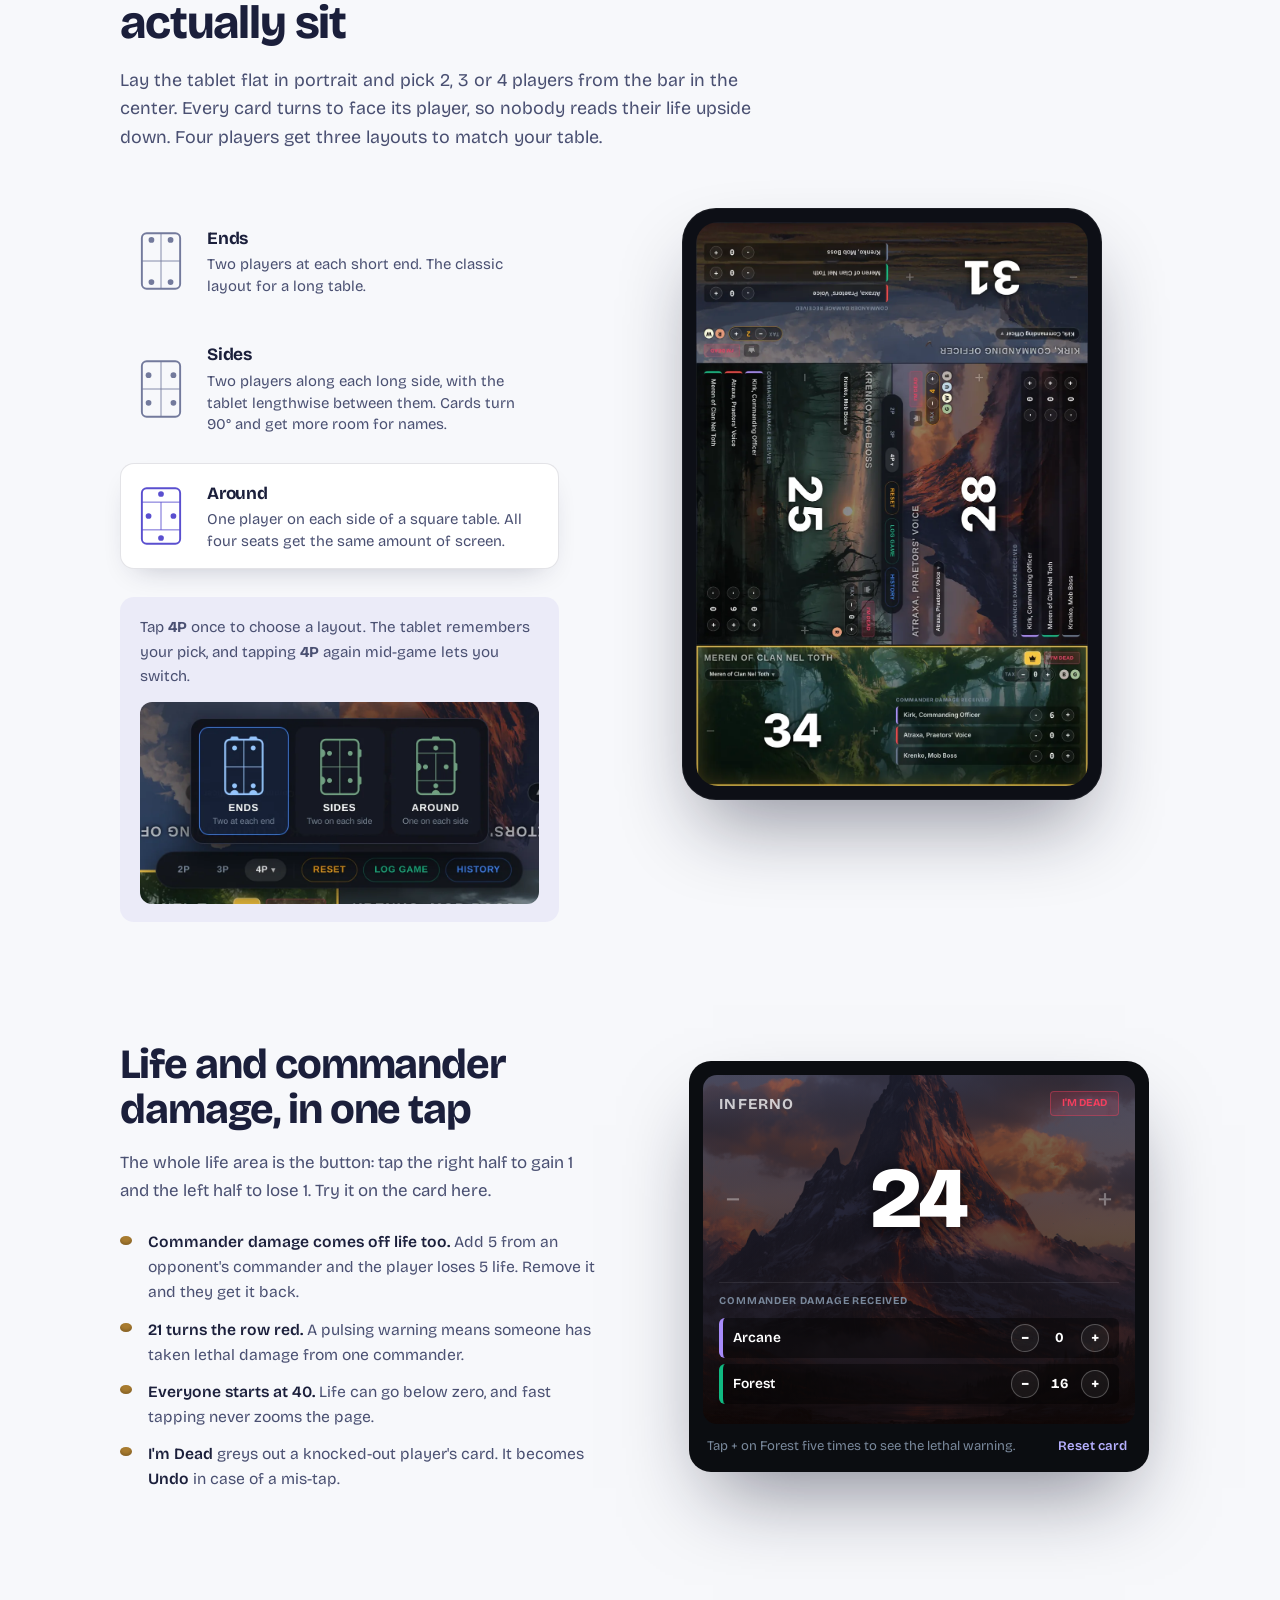
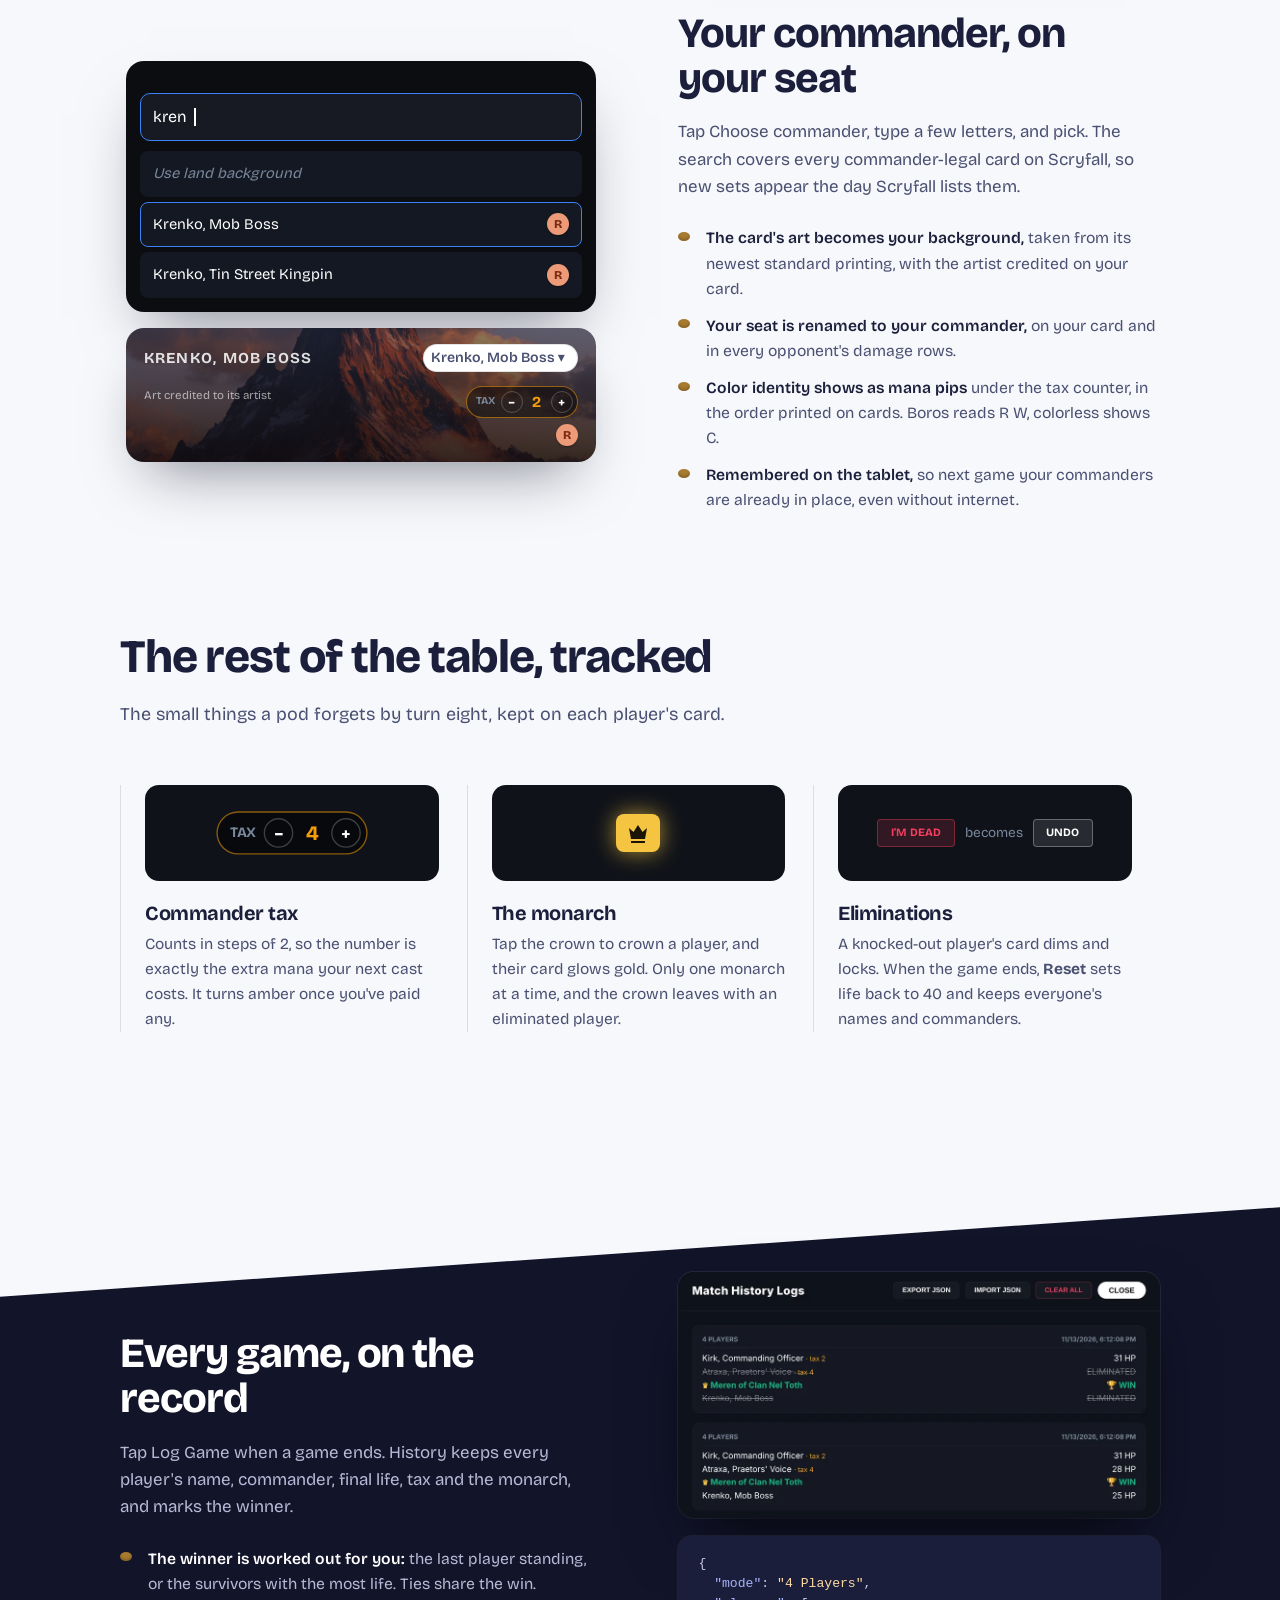
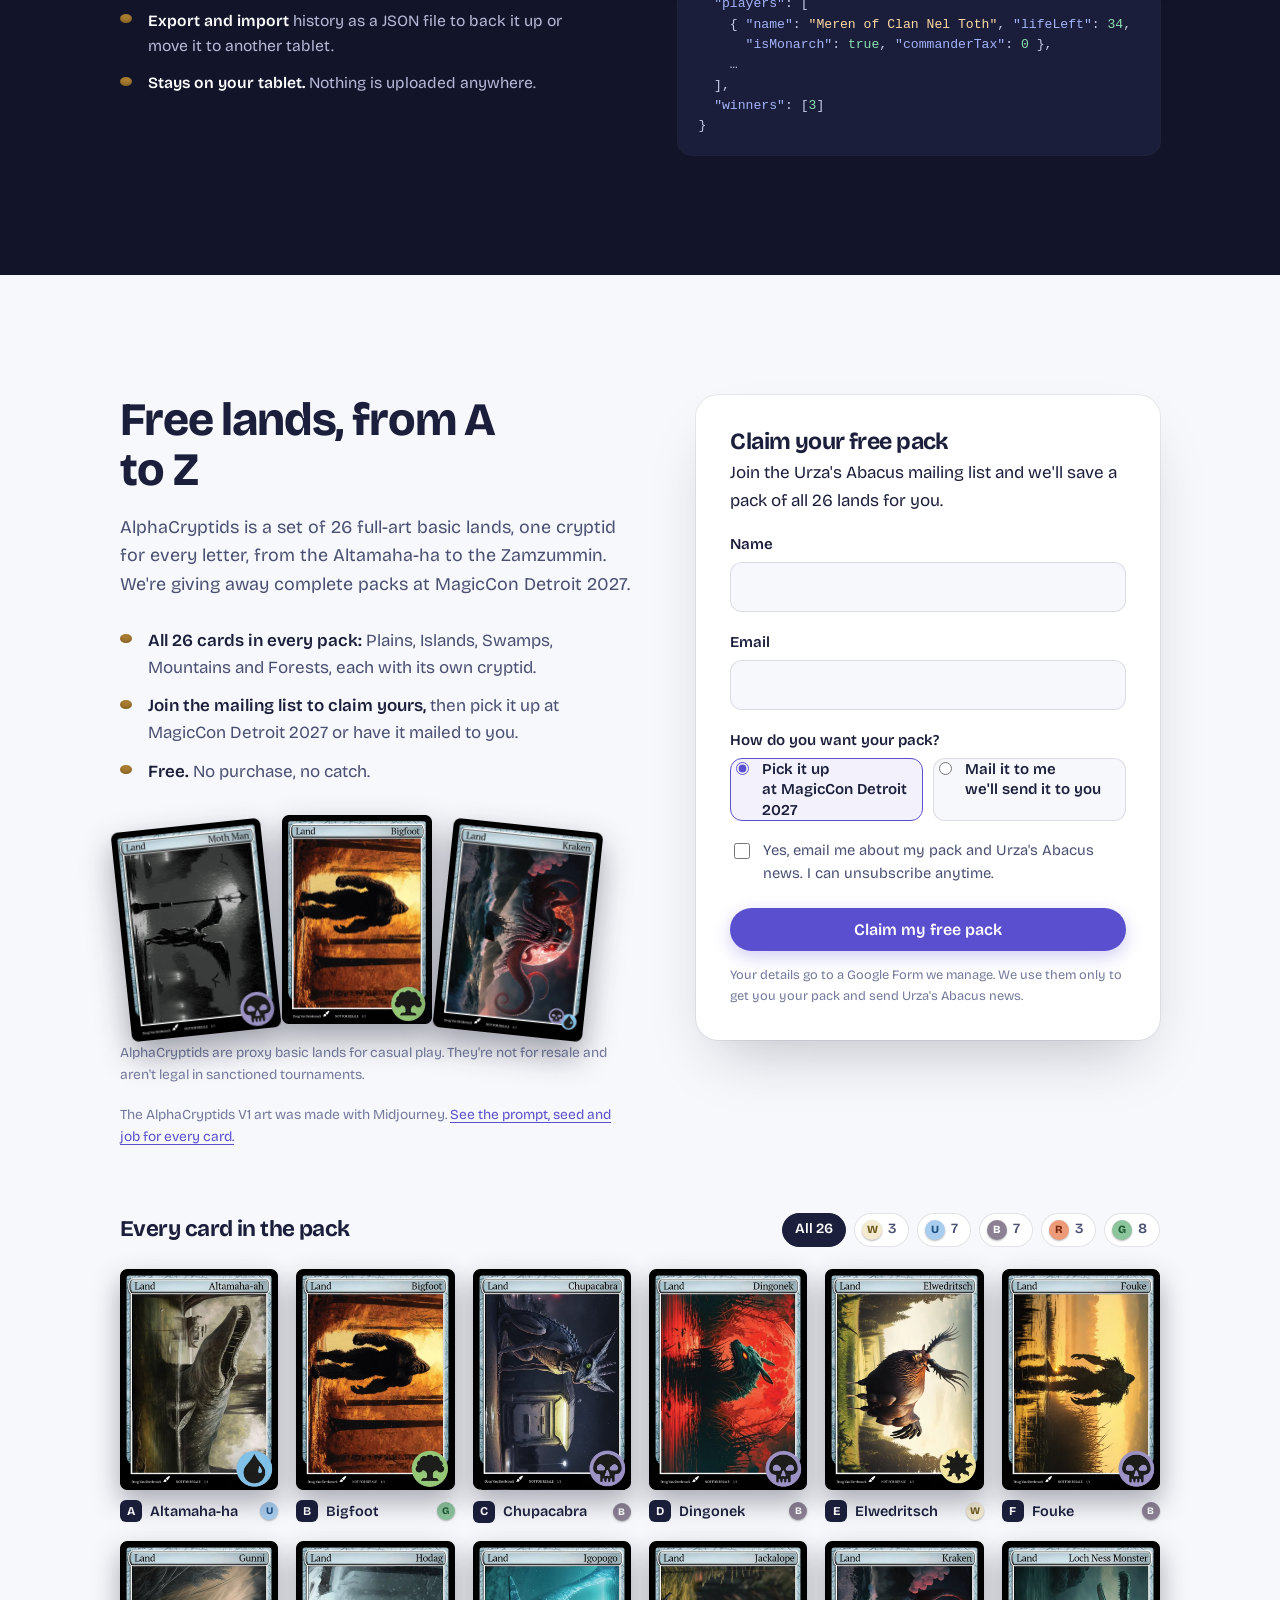
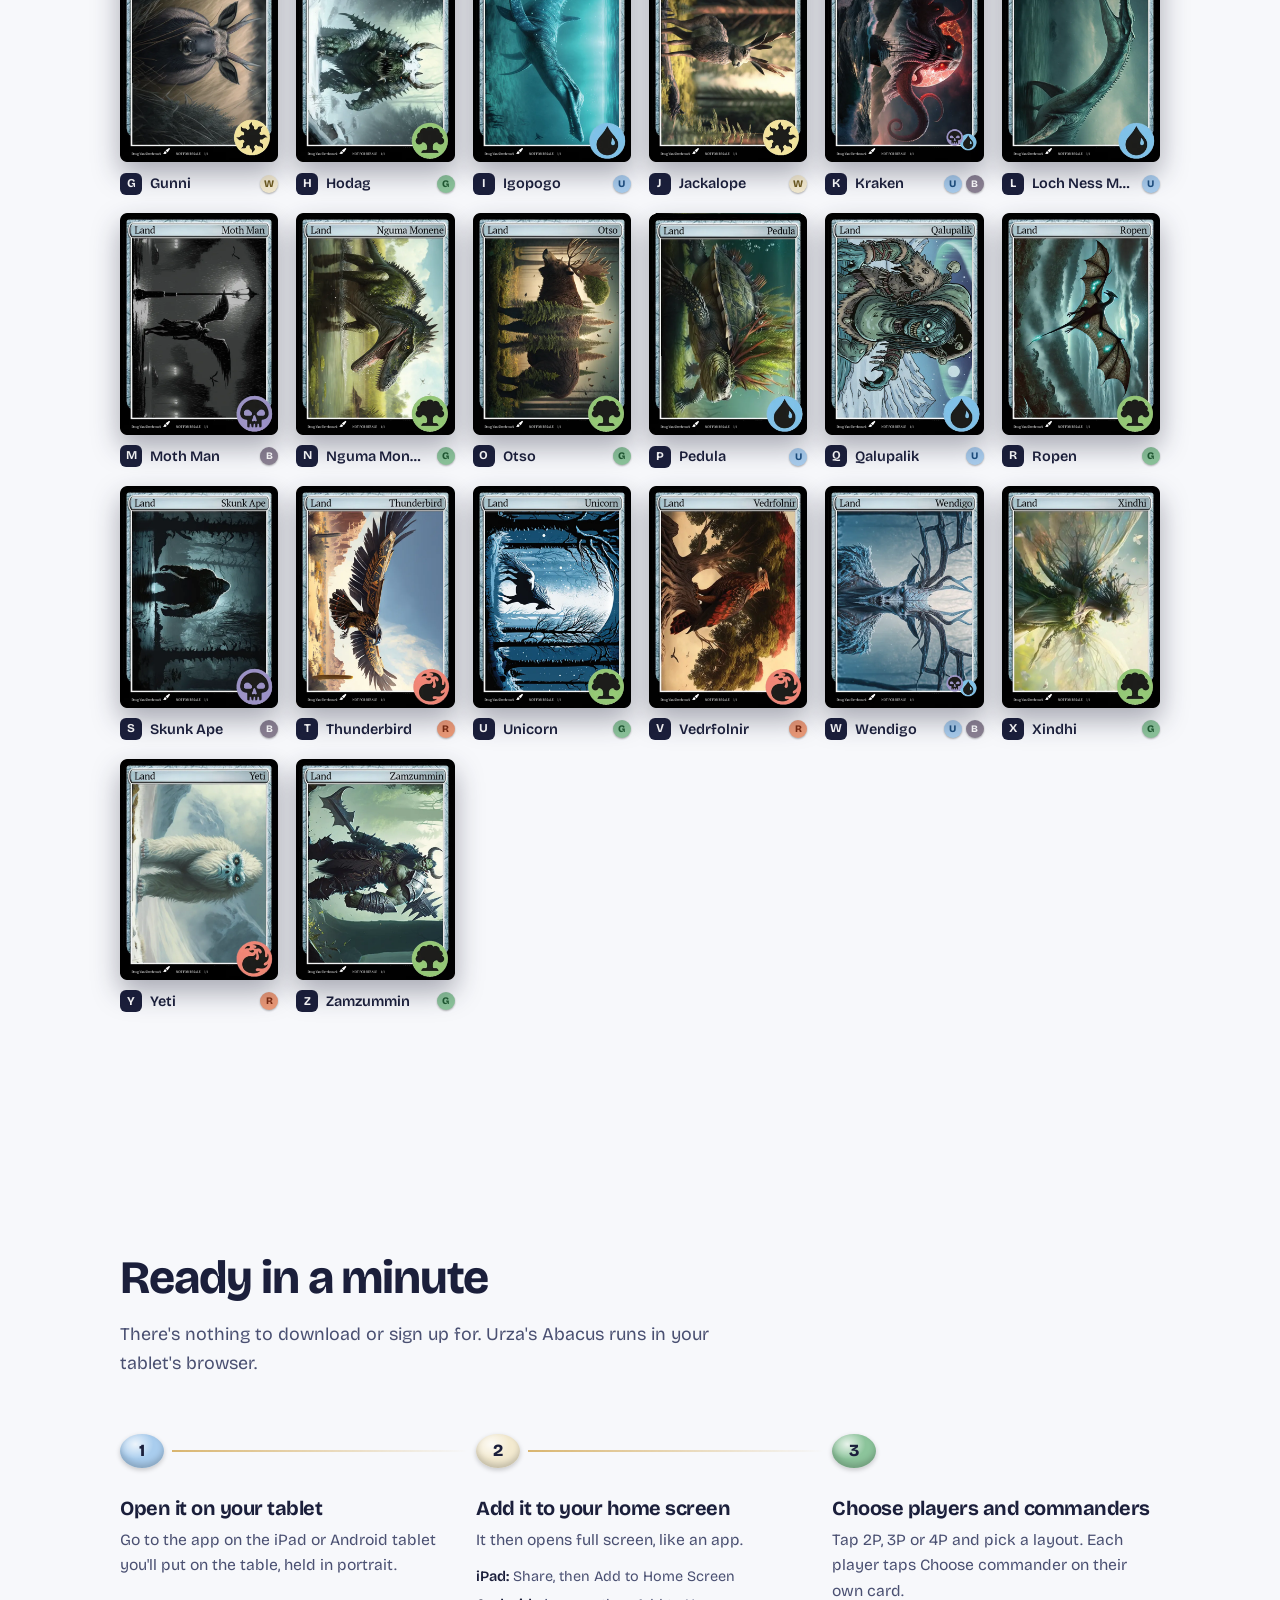
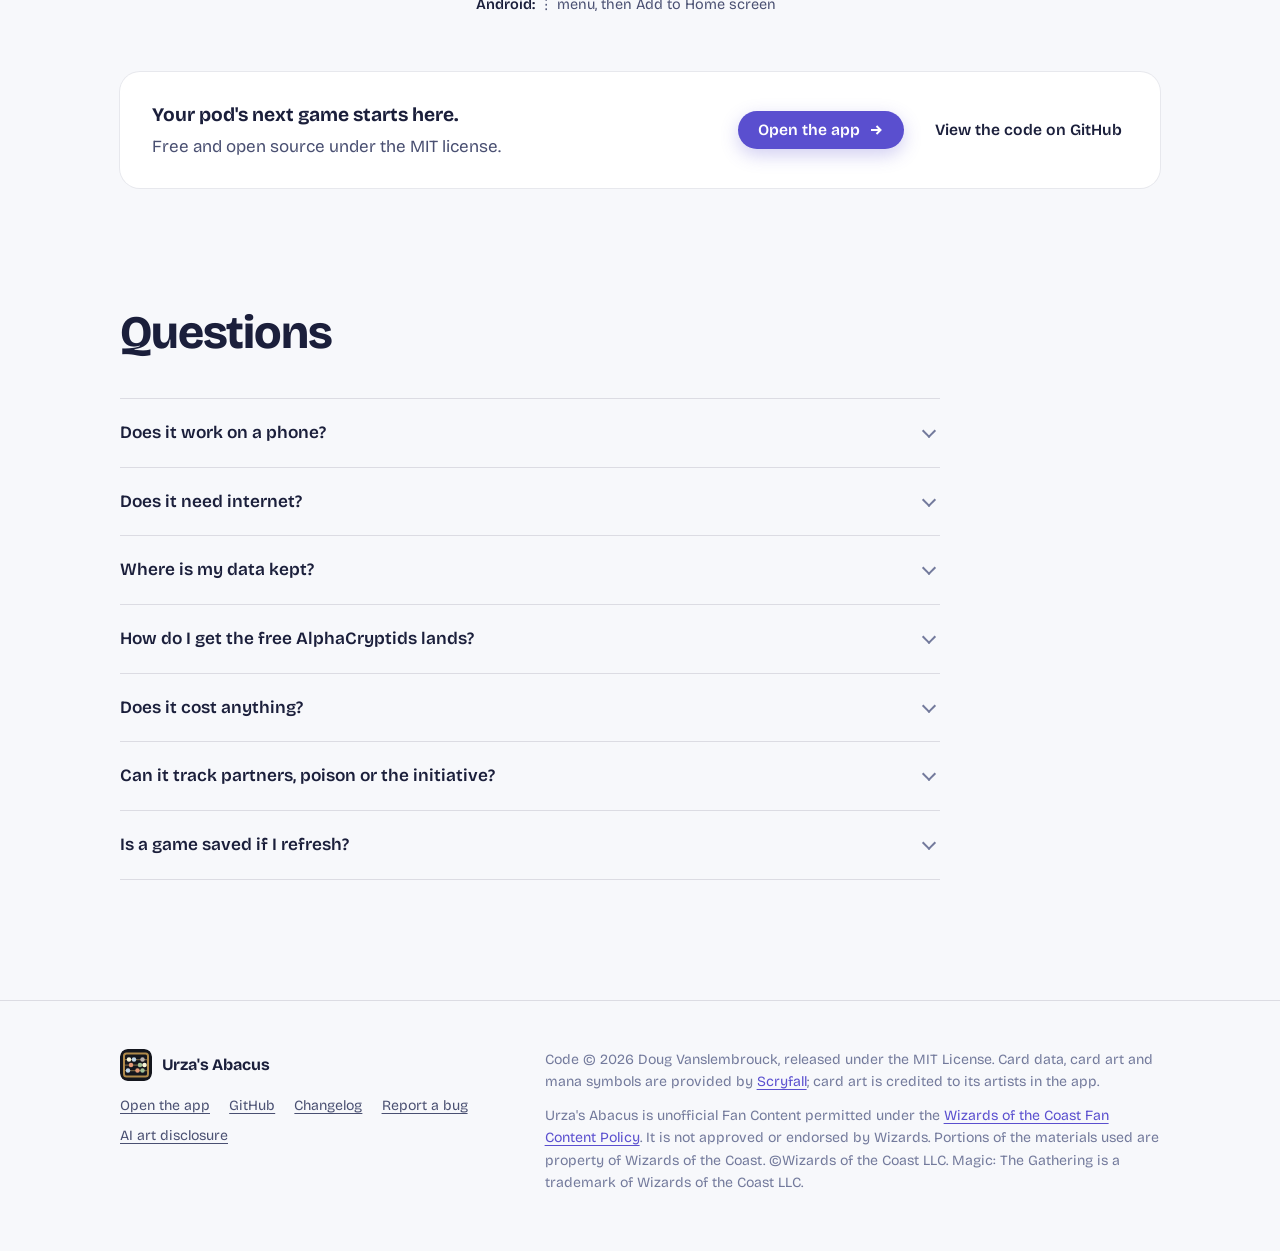
==== commit 54781872: "Add AlphaCryptids V1 AI art disclosure The AlphaCryptids V1 land art was made with Midjourney. List " ====
--- a/index.html
+++ b/index.html
@@ -768,6 +768,7 @@
               <img src="images/site/alphacryptids/kraken.webp" width="600" height="838" alt="" loading="lazy">
             </div>
             <p class="fine">AlphaCryptids are proxy basic lands for casual play. They're not for resale and aren't legal in sanctioned tournaments.</p>
+            <p class="fine">The AlphaCryptids V1 art was made with Midjourney. <a href="disclosure.html">See the prompt, seed and job for every card.</a></p>
           </div>
 
           <div class="signup" id="signup">
@@ -990,6 +991,7 @@
           <a href="https://github.com/dougvanslembrouck/urzas-abacus">GitHub</a>
           <a href="https://github.com/dougvanslembrouck/urzas-abacus/blob/main/CHANGELOG.md">Changelog</a>
           <a href="https://github.com/dougvanslembrouck/urzas-abacus/issues">Report a bug</a>
+          <a href="disclosure.html">AI art disclosure</a>
         </div>
       </div>
       <div class="legal">
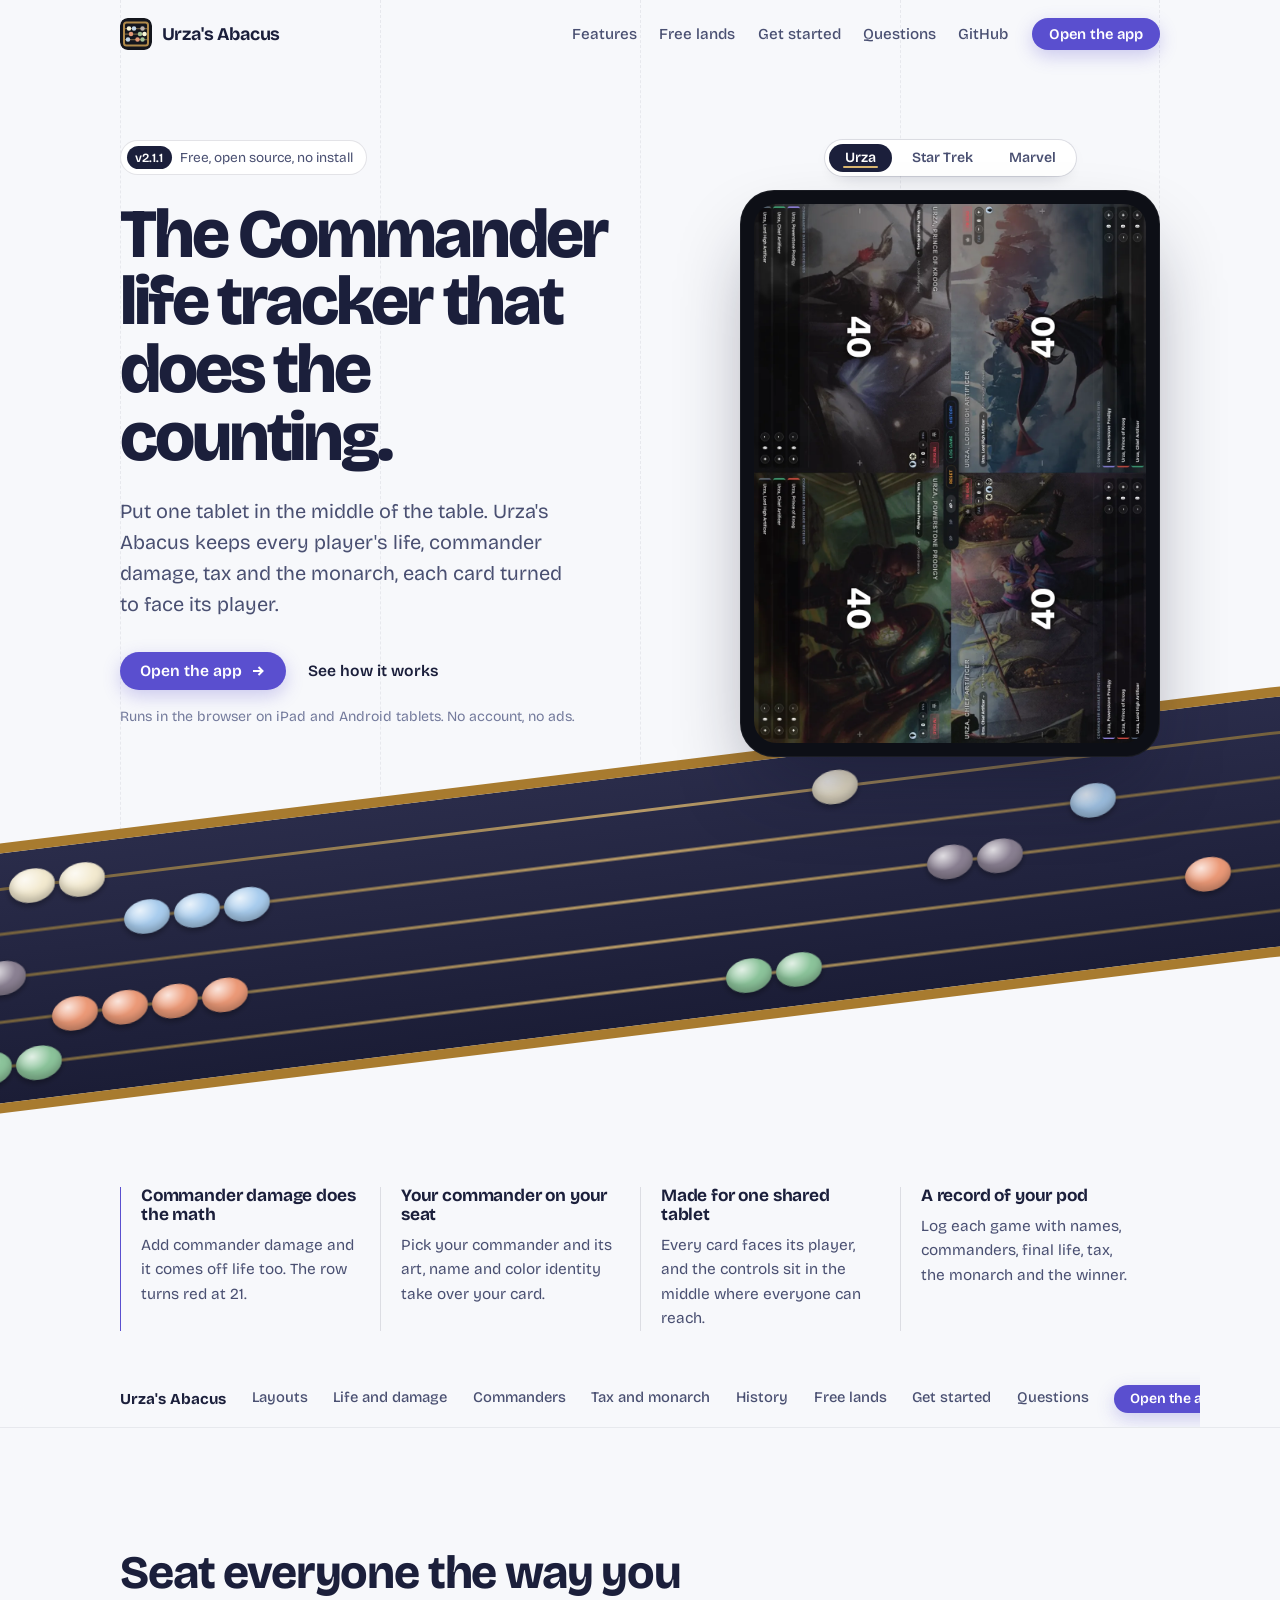
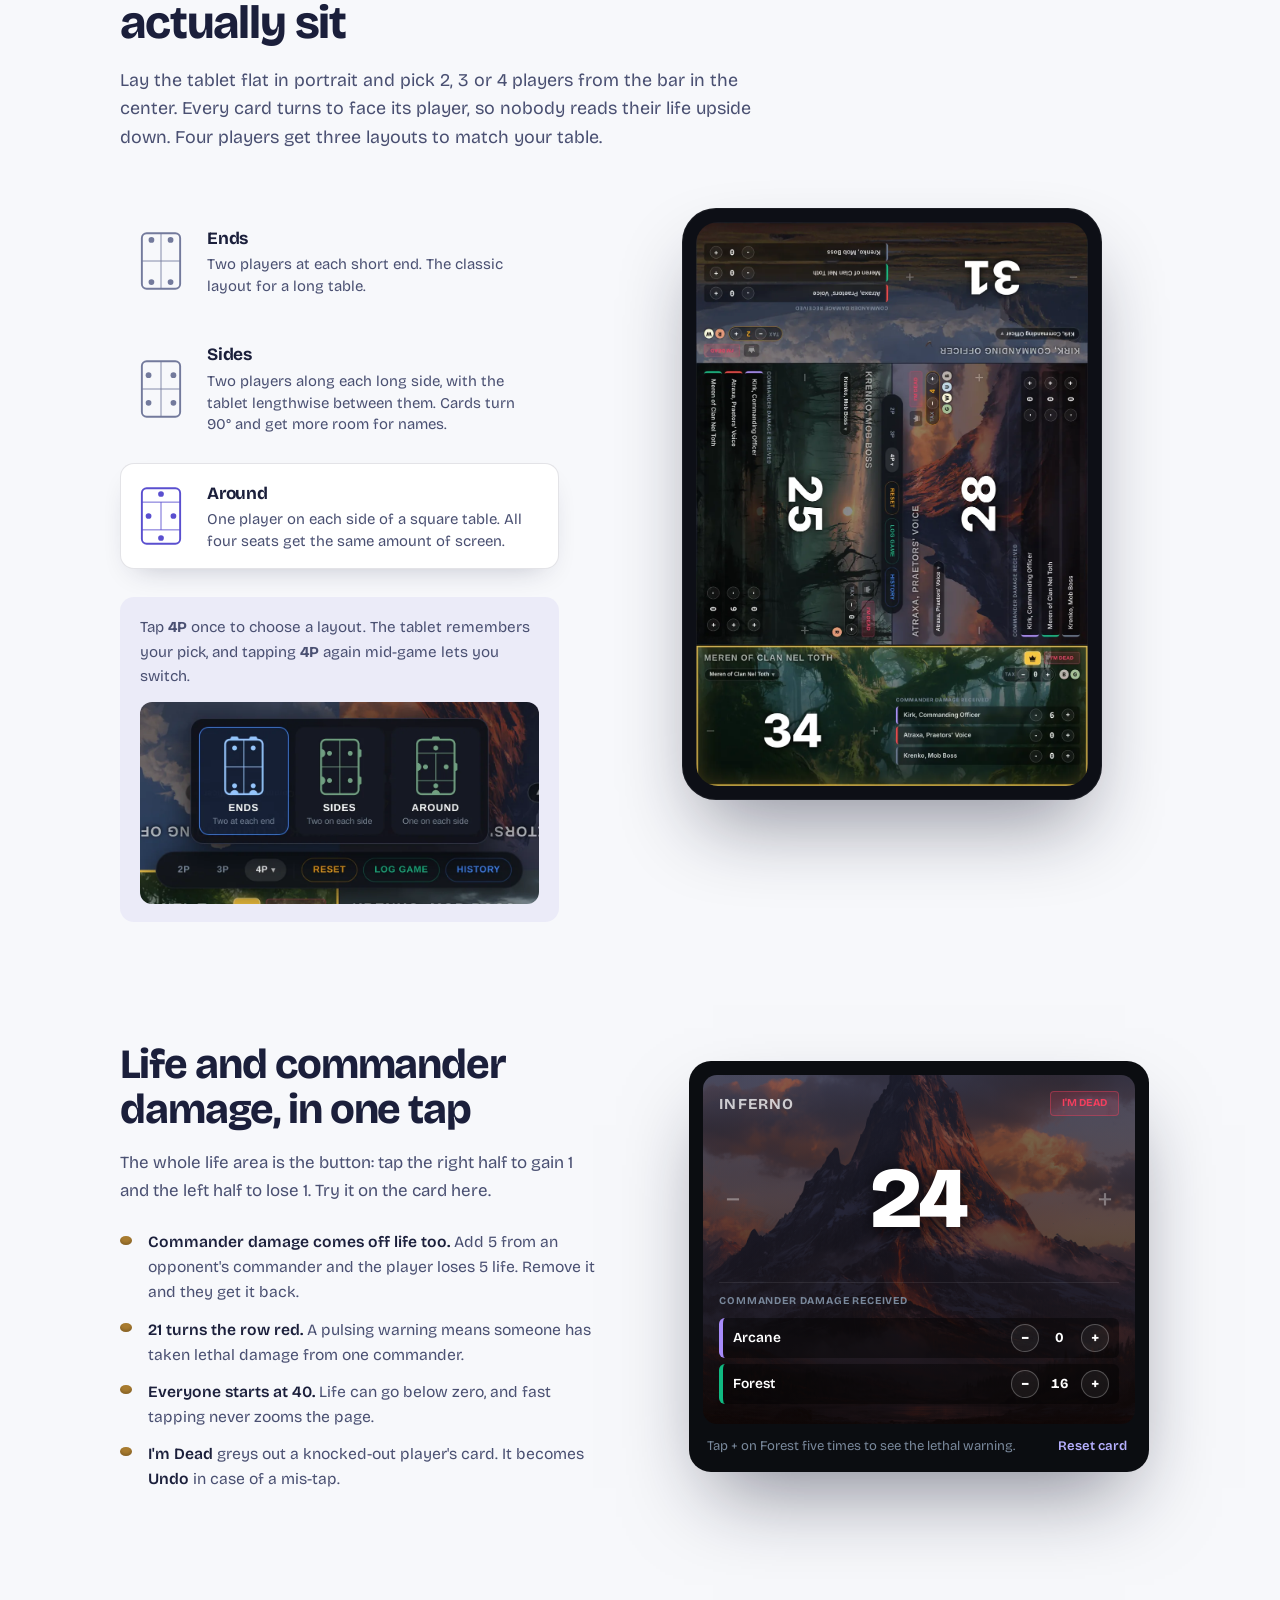
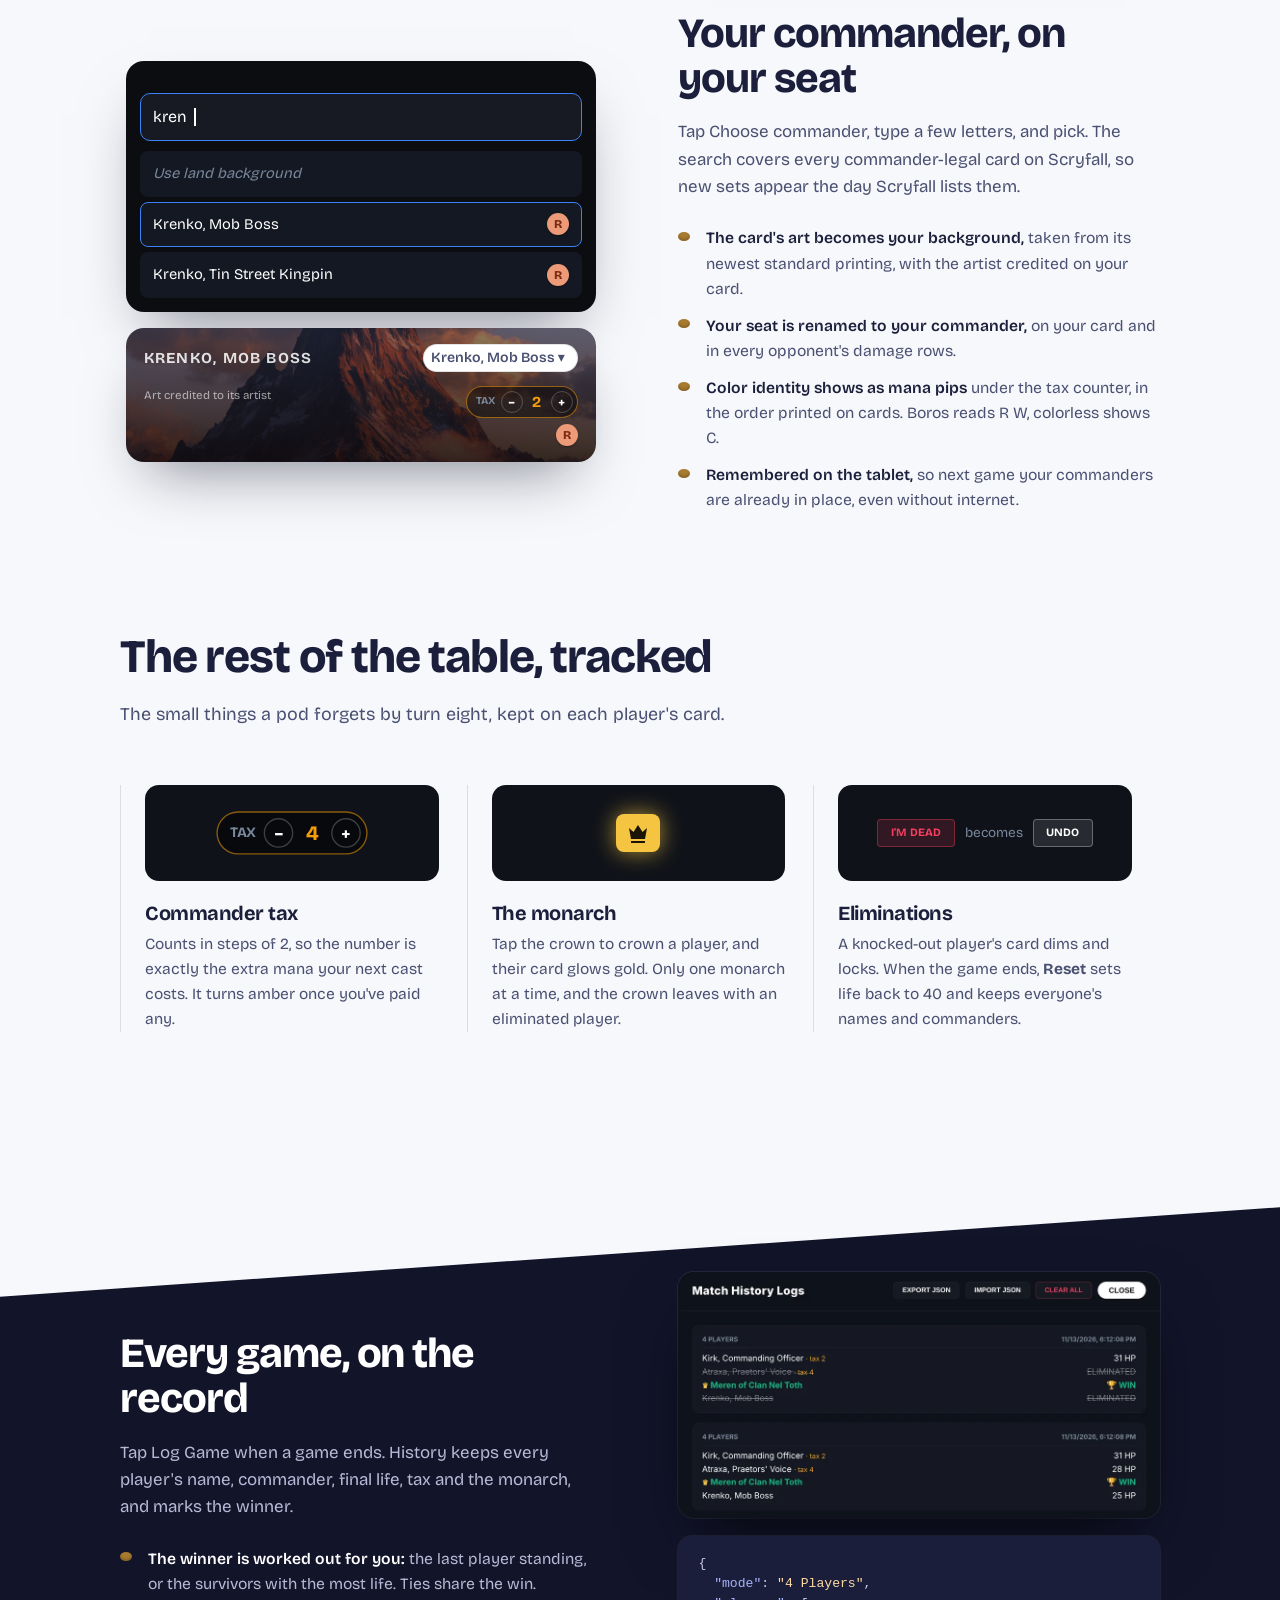
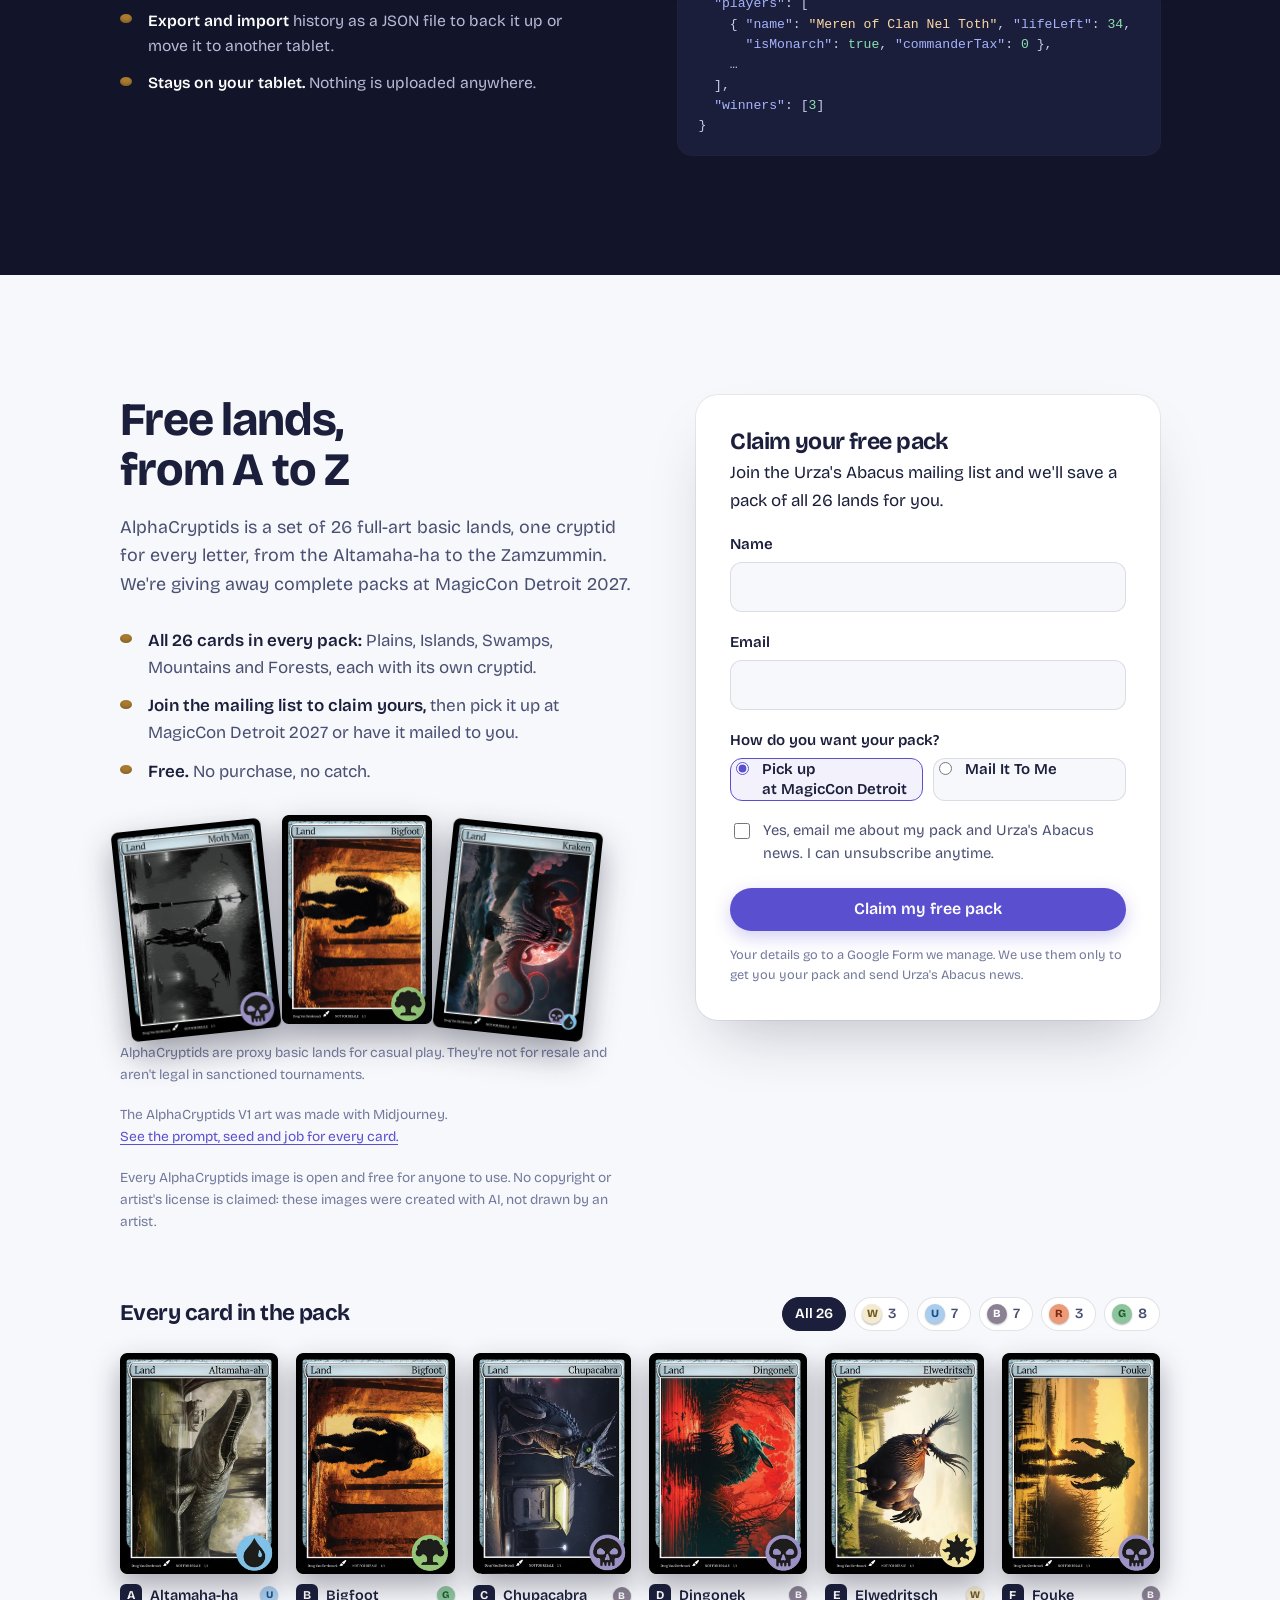
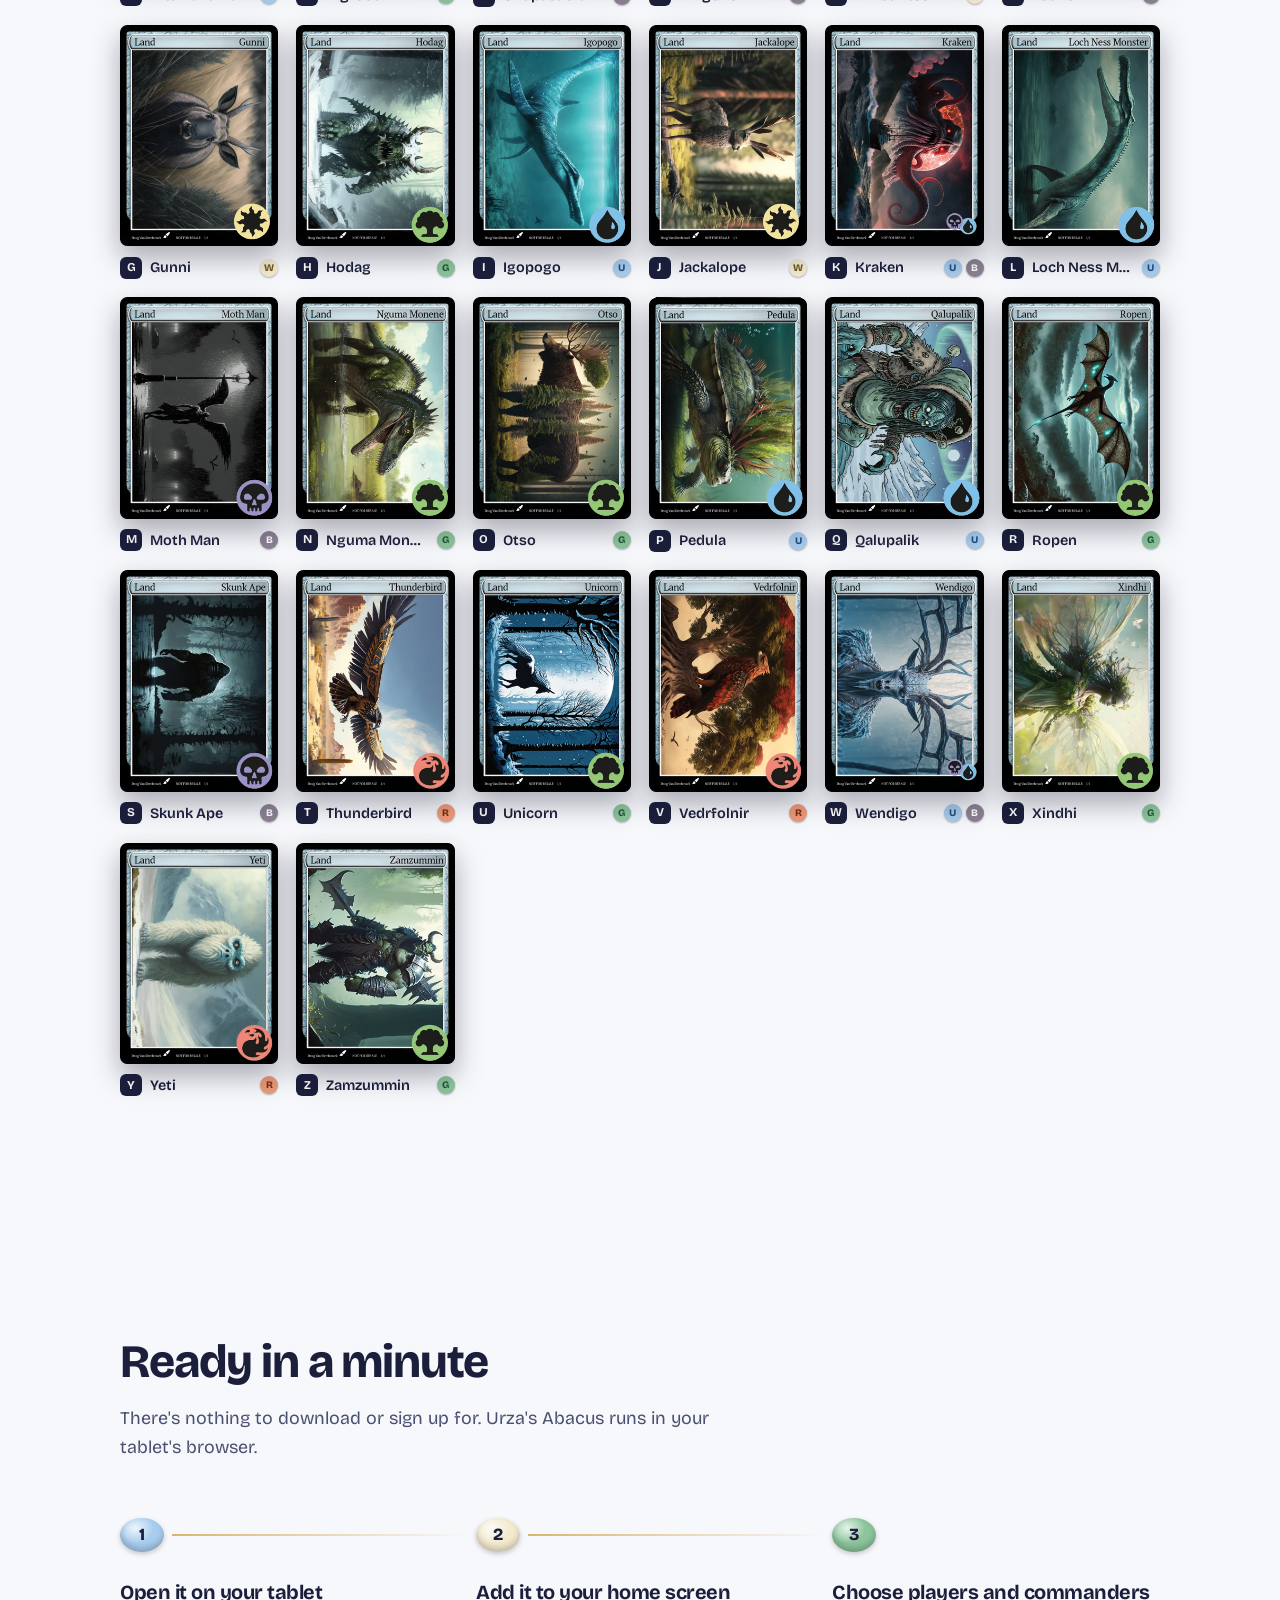
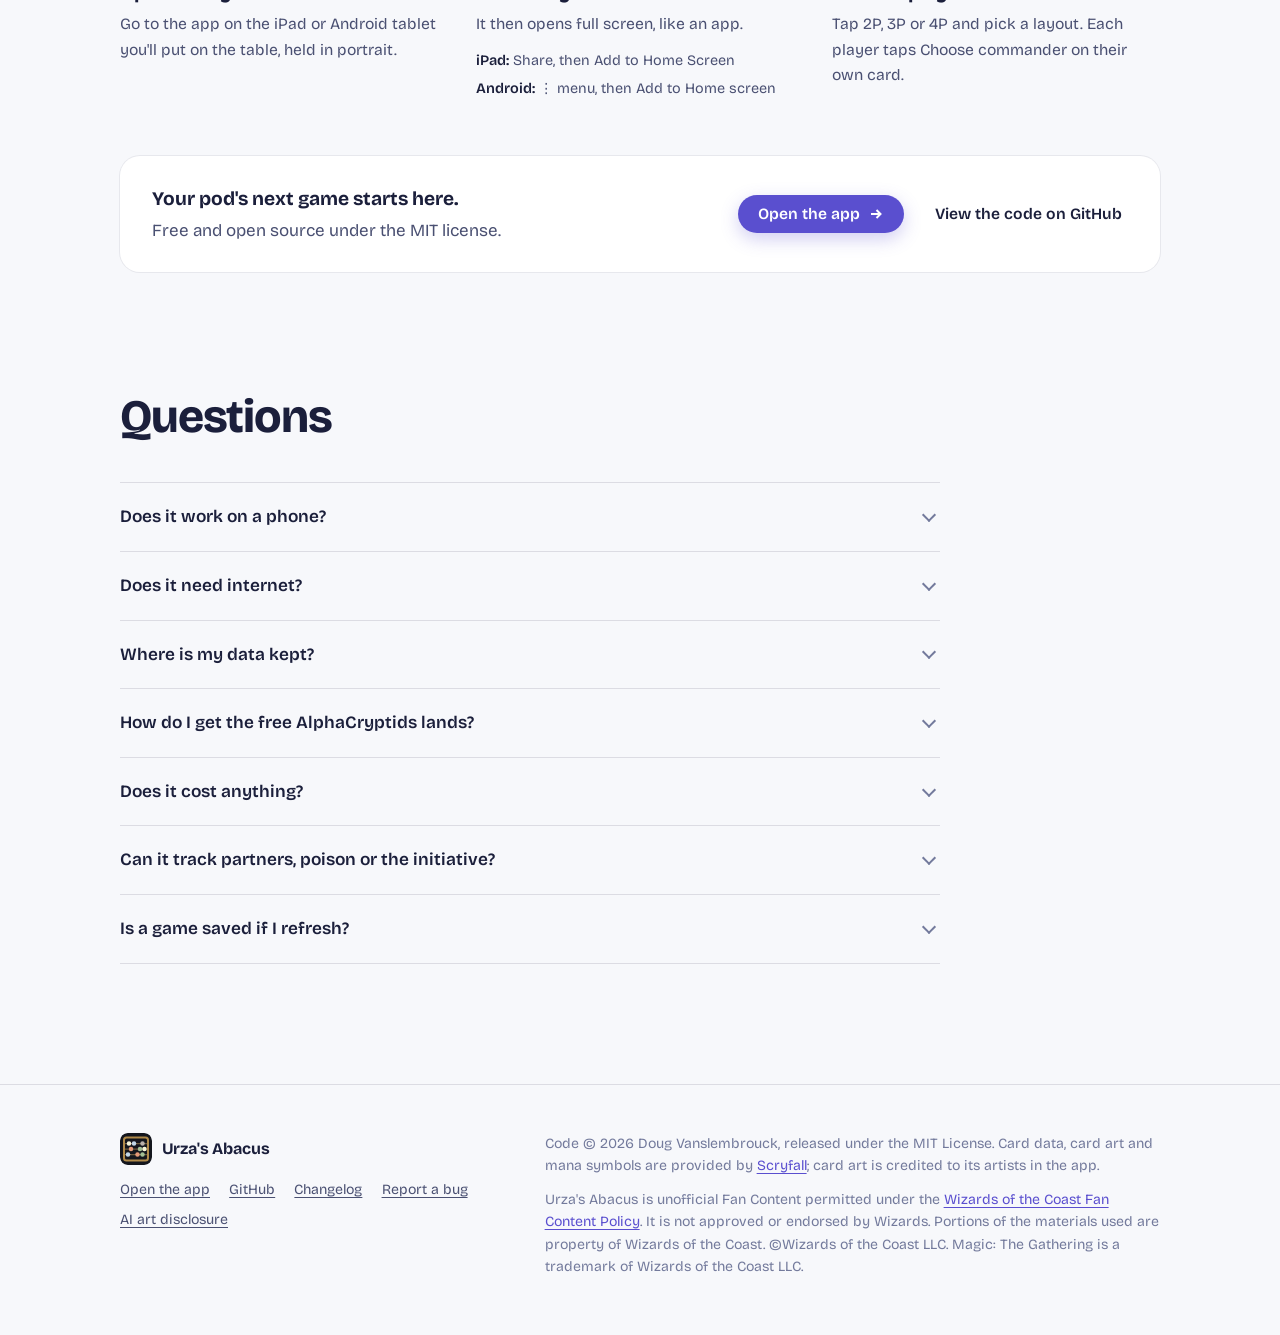
==== commit 2eb25e57: "Tweak AlphaCryptids copy on the home page - Break the section title and the Midjourney note onto two" ====
--- a/index.html
+++ b/index.html
@@ -754,7 +754,7 @@
         <div class="cryptids-intro">
           <div>
             <div class="section-head">
-              <h2 id="crypt-title">Free lands, from A to Z</h2>
+              <h2 id="crypt-title">Free lands,<br>from A to Z</h2>
               <p>AlphaCryptids is a set of 26 full-art basic lands, one cryptid for every letter, from the Altamaha-ha to the Zamzummin. We're giving away complete packs at MagicCon Detroit 2027.</p>
             </div>
             <ul class="cryptid-facts">
@@ -768,7 +768,8 @@
               <img src="images/site/alphacryptids/kraken.webp" width="600" height="838" alt="" loading="lazy">
             </div>
             <p class="fine">AlphaCryptids are proxy basic lands for casual play. They're not for resale and aren't legal in sanctioned tournaments.</p>
-            <p class="fine">The AlphaCryptids V1 art was made with Midjourney. <a href="disclosure.html">See the prompt, seed and job for every card.</a></p>
+            <p class="fine">The AlphaCryptids V1 art was made with Midjourney.<br><a href="disclosure.html">See the prompt, seed and job for every card.</a></p>
+            <p class="fine">Every AlphaCryptids image is open and free for anyone to use. No copyright or artist's license is claimed: these images were created with AI, not drawn by an artist.</p>
           </div>
 
           <div class="signup" id="signup">
@@ -789,8 +790,8 @@
               <fieldset class="field">
                 <legend>How do you want your pack?</legend>
                 <div class="choices">
-                  <label class="choice"><input type="radio" name="delivery" value="Pick it up at MagicCon Detroit 2027" checked><span><b>Pick it up</b>at MagicCon Detroit 2027</span></label>
-                  <label class="choice"><input type="radio" name="delivery" value="Mail it to me"><span><b>Mail it to me</b>we'll send it to you</span></label>
+                  <label class="choice"><input type="radio" name="delivery" value="Pick it up at MagicCon Detroit 2027" checked><span><b>Pick up</b>at MagicCon Detroit</span></label>
+                  <label class="choice"><input type="radio" name="delivery" value="Mail it to me"><span><b>Mail It To Me</b></span></label>
                 </div>
               </fieldset>
               <div class="field address" id="address-field" hidden>
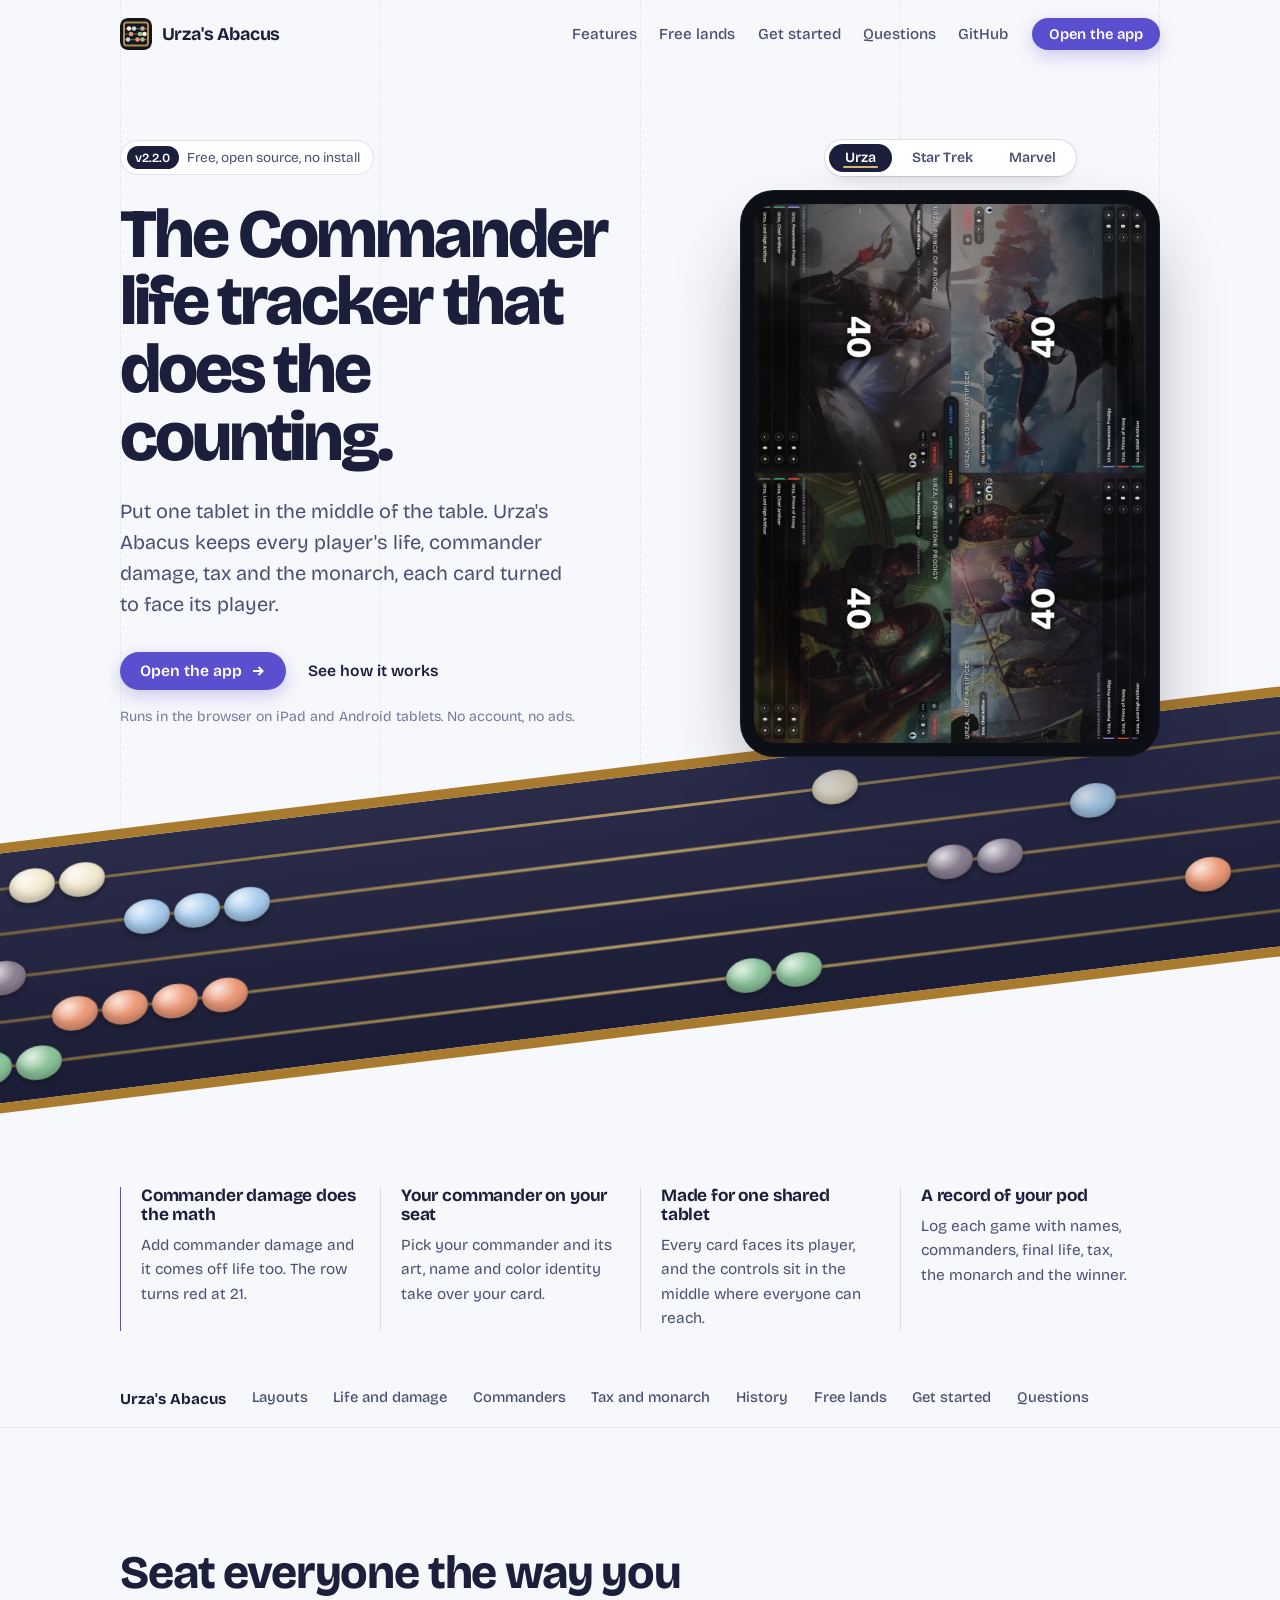
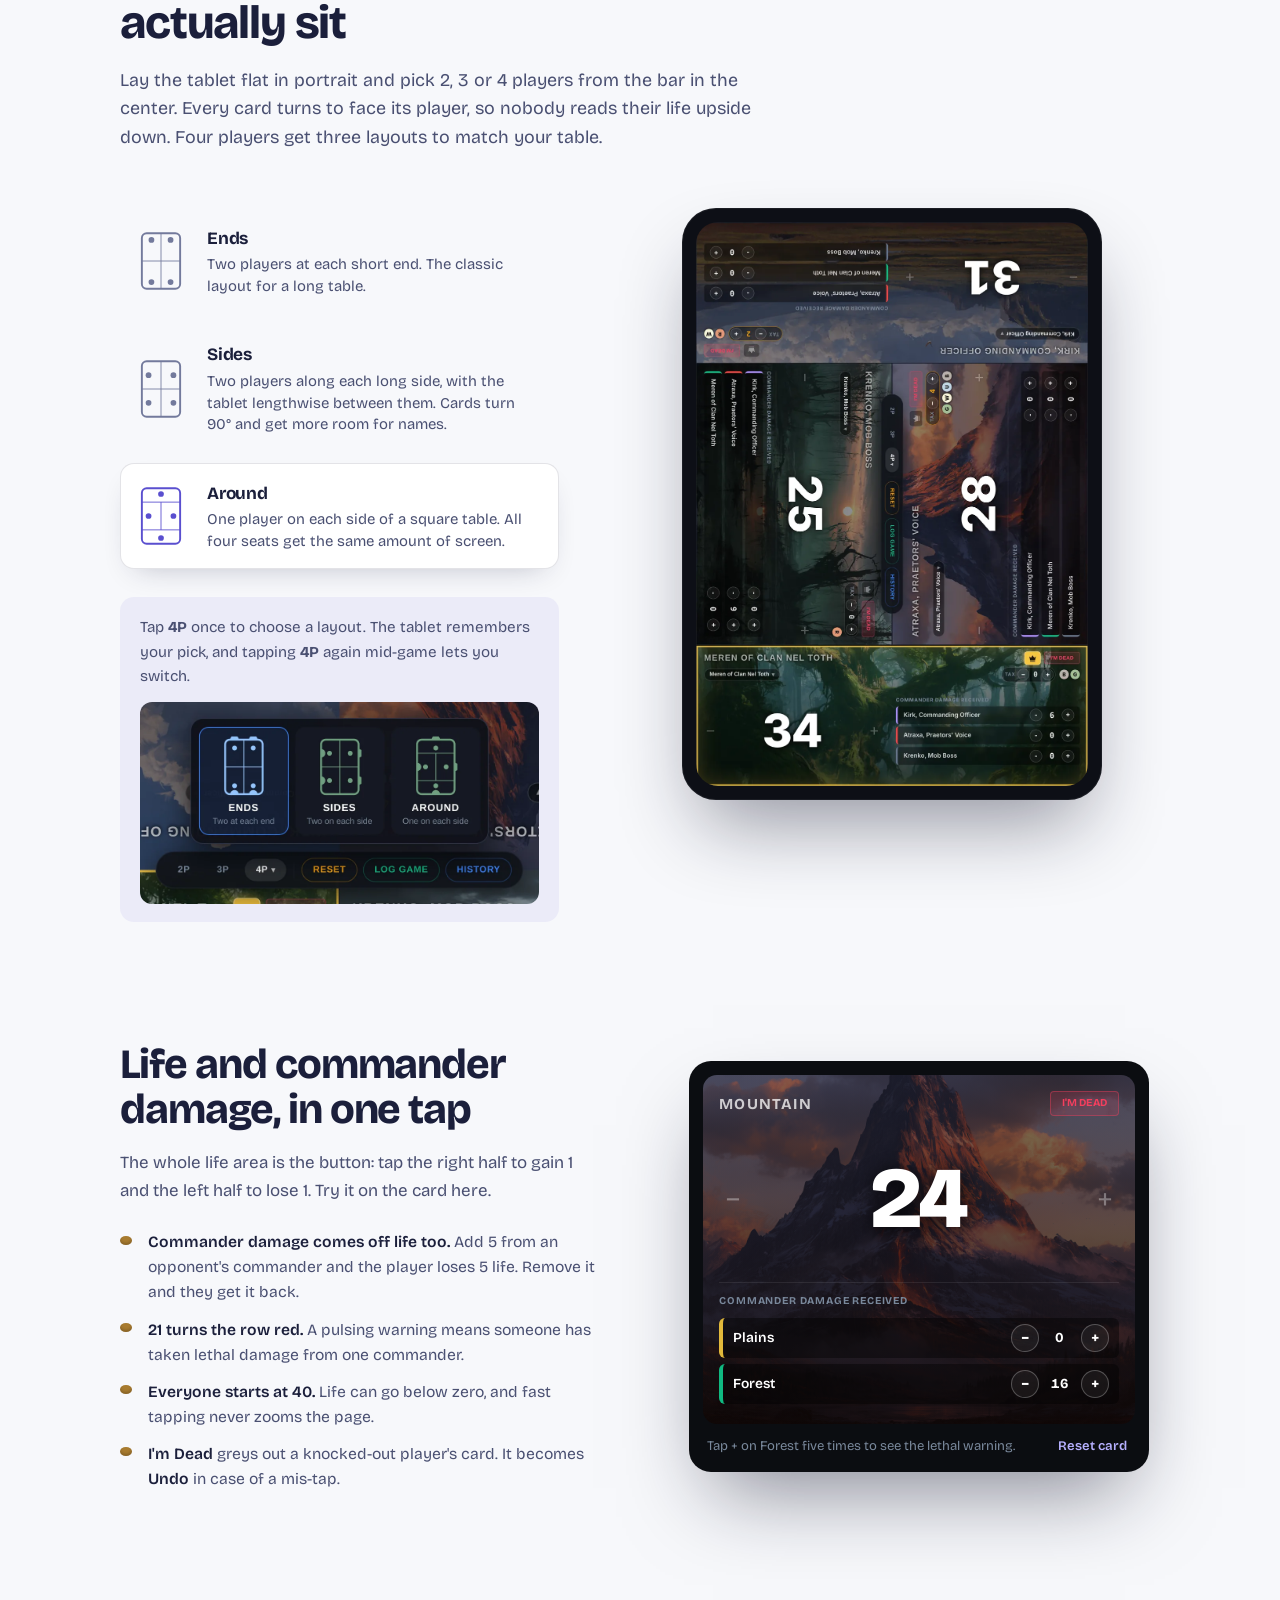
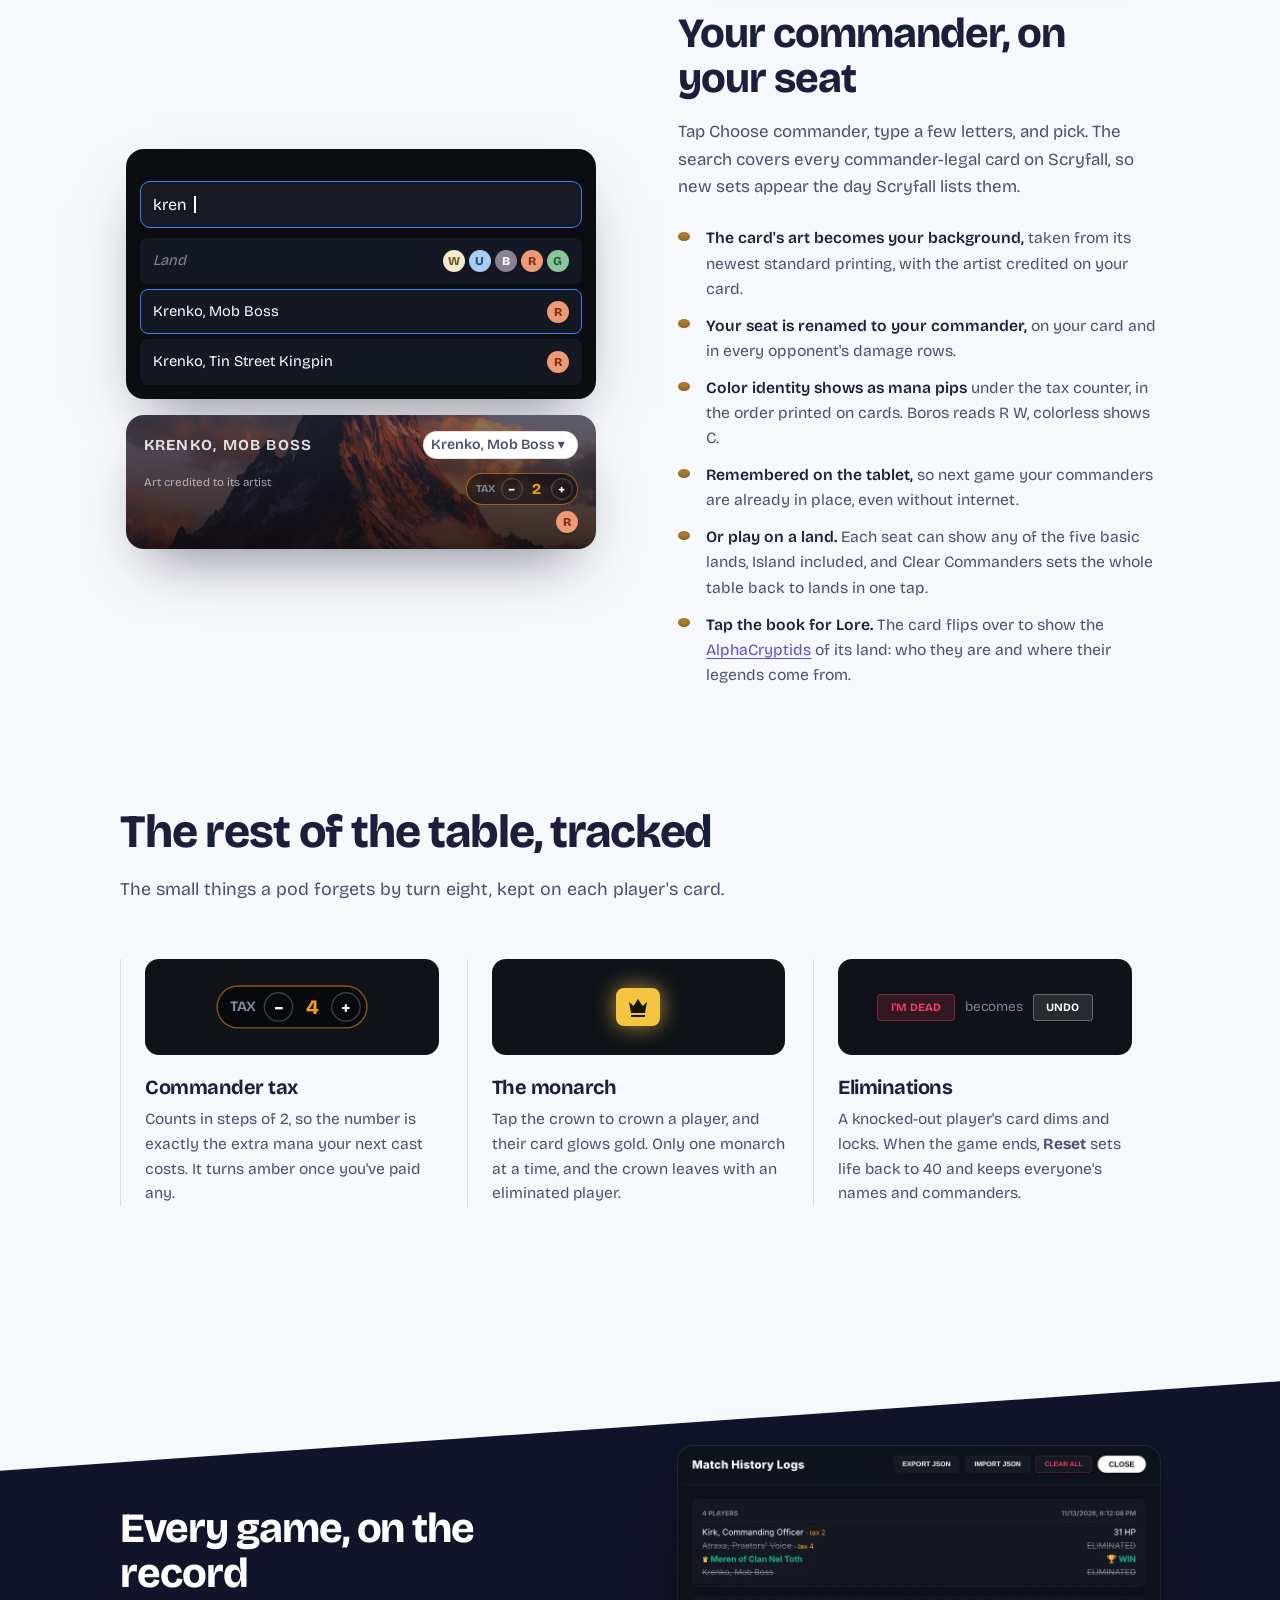
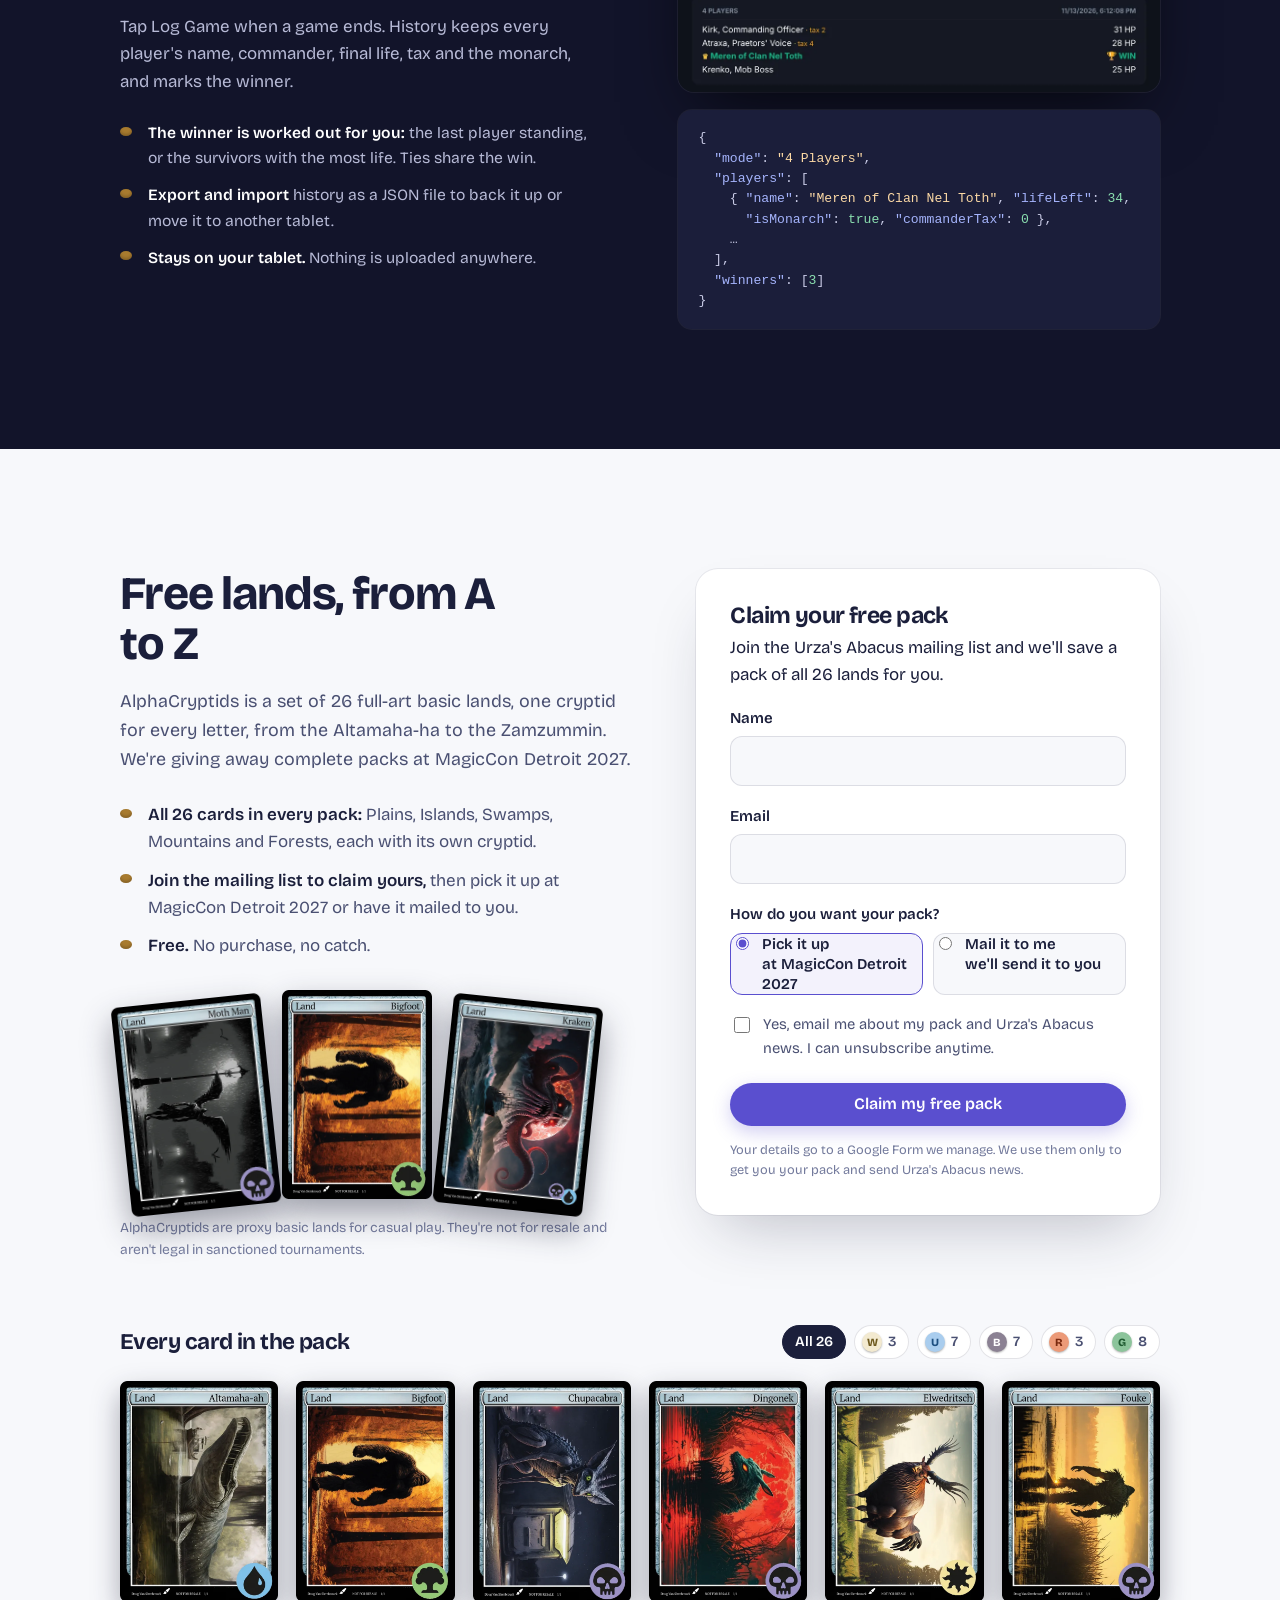
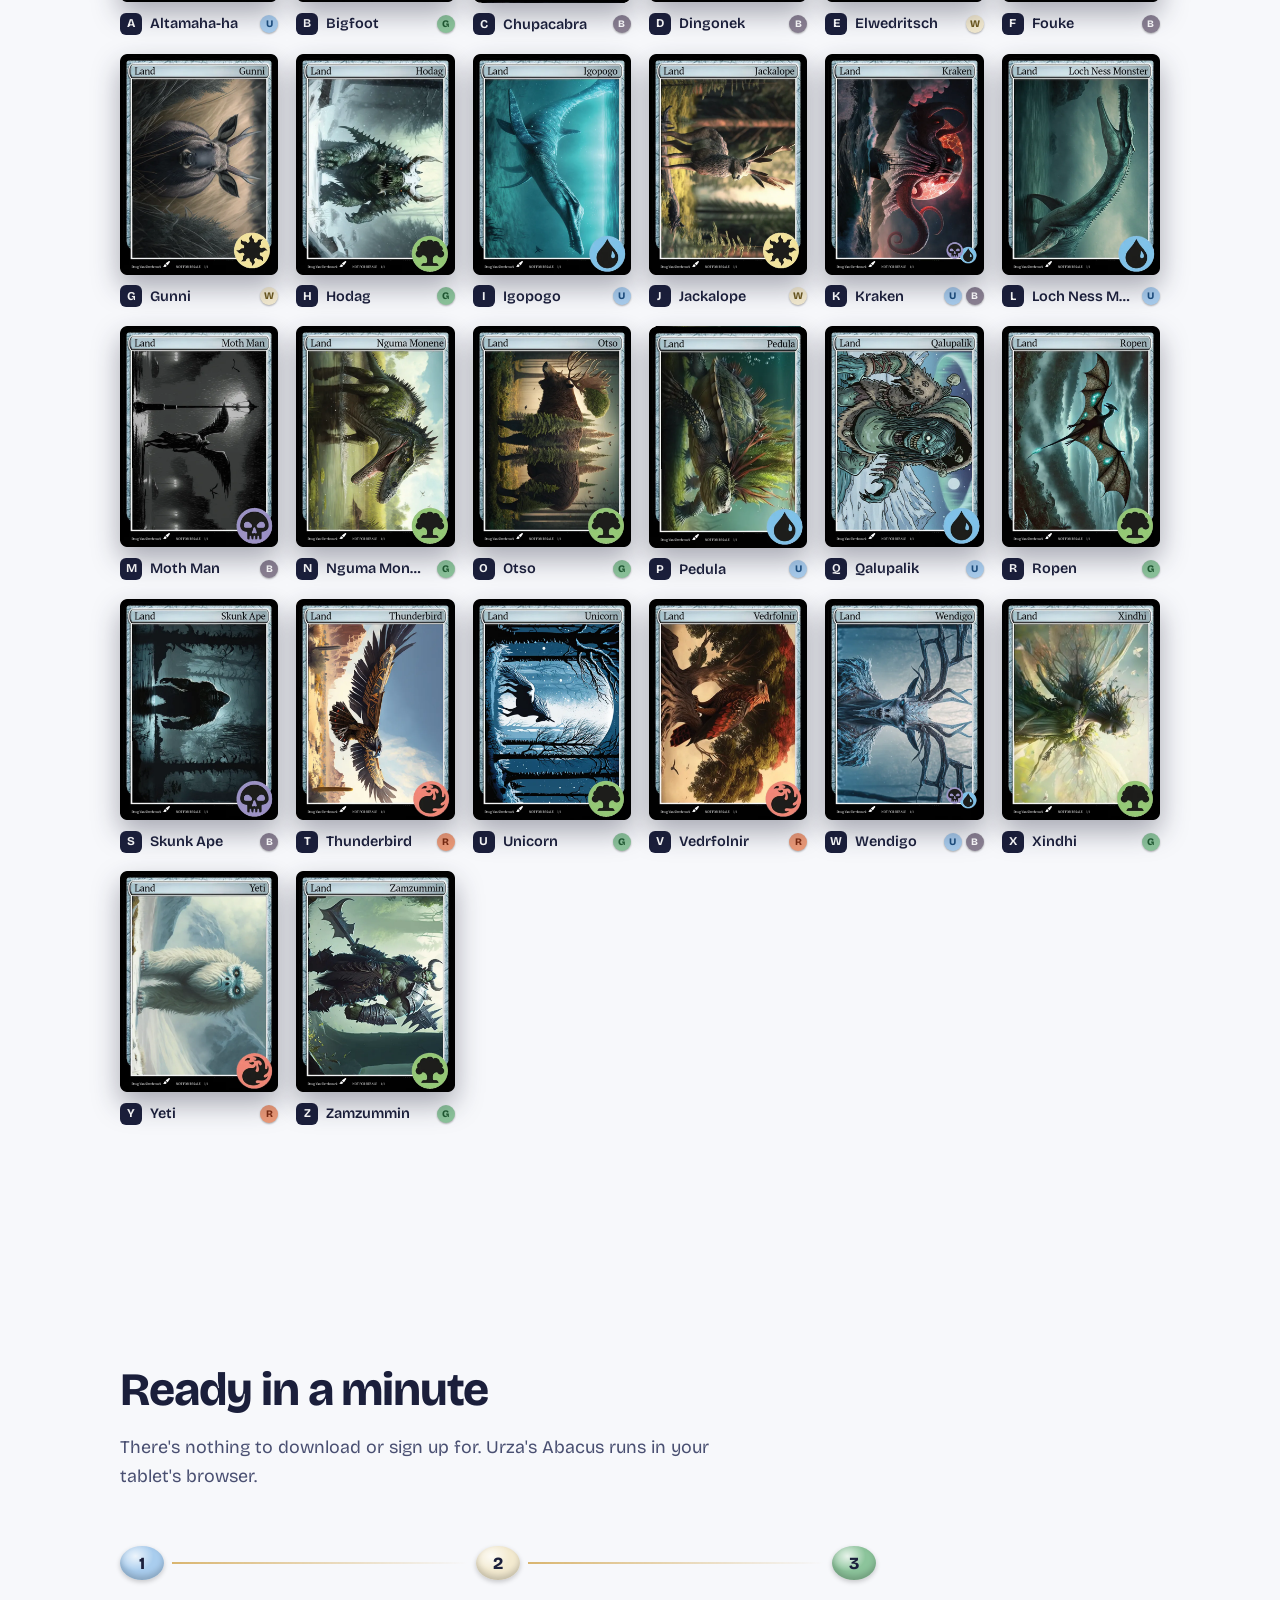
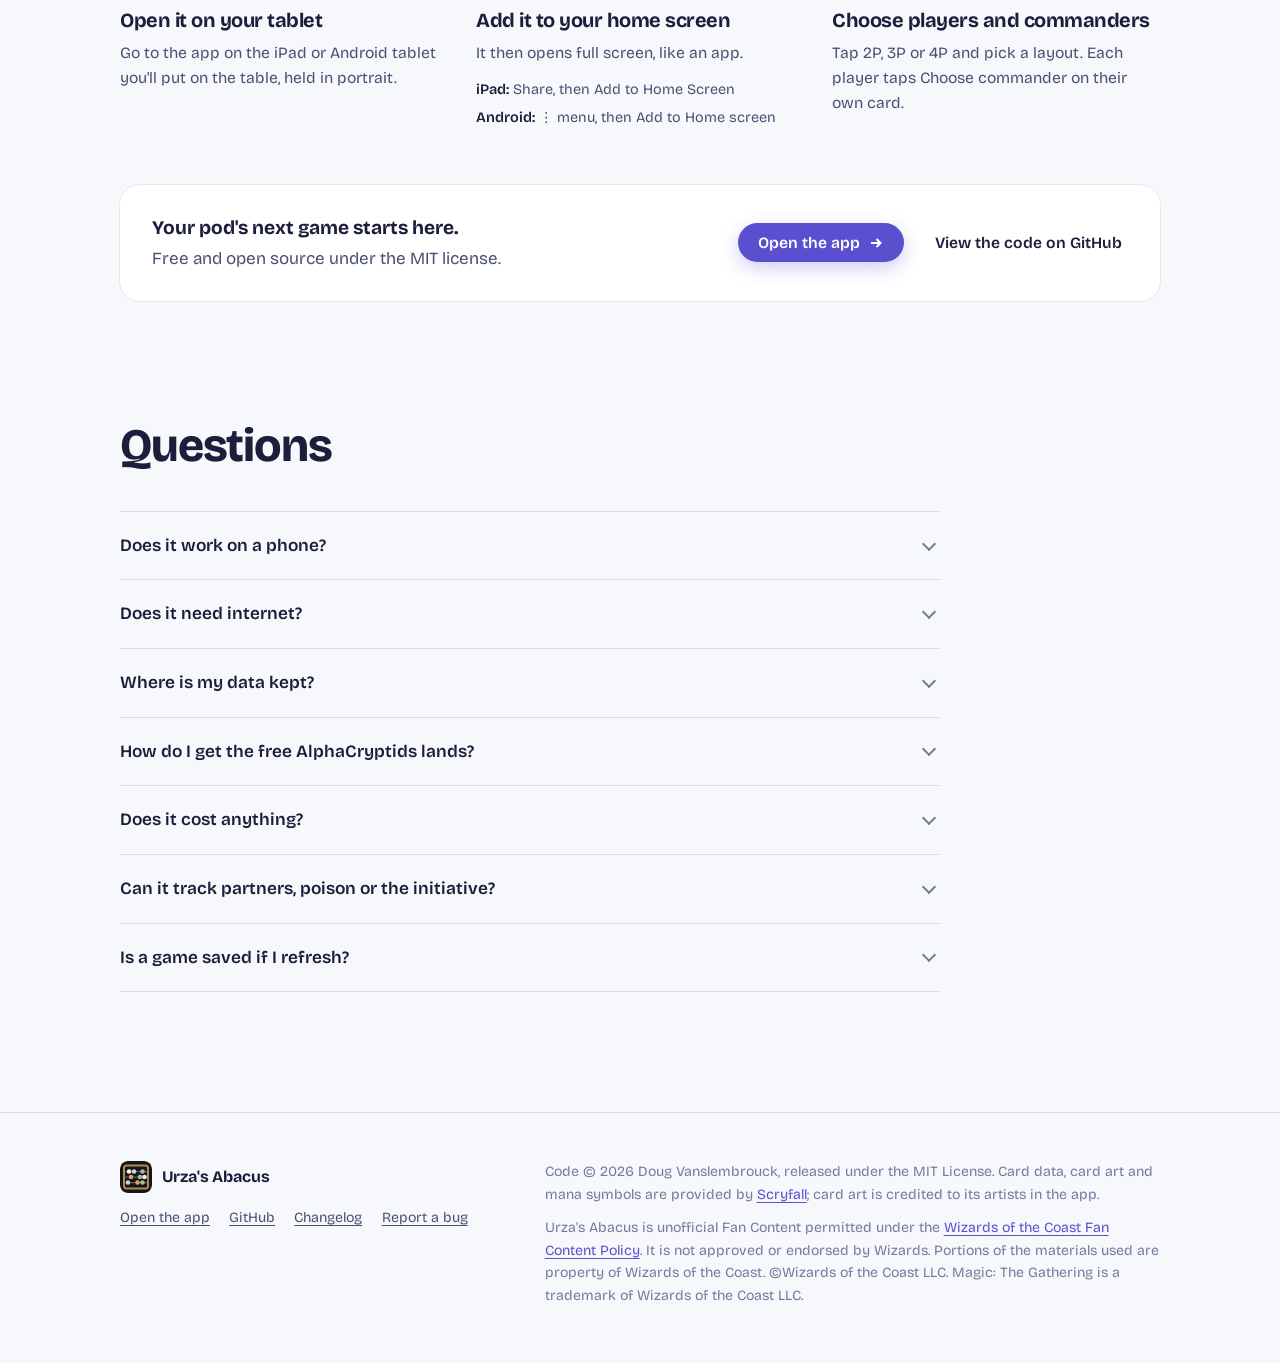
==== commit 60115e23: "v2.2.0: land backgrounds, Island, Lore, Clear Commanders - Seats default to Mountain, Plains, Forest" ====
--- a/index.html
+++ b/index.html
@@ -17,7 +17,7 @@
   <style>
     /* =========================================================
        Urza's Abacus website
-       Tokens: ink, paper, violet (Arcane seat), brass (the abacus
+       Tokens: ink, paper, violet, brass (the abacus
        frame), and the five mana tints used for beads and pips.
        ========================================================= */
     :root {
@@ -501,7 +501,7 @@
     <section class="hero" aria-labelledby="hero-title">
       <div class="wrap hero-grid">
         <div>
-          <div class="hero-kicker"><b>v2.1.1</b> Free, open source, no install</div>
+          <div class="hero-kicker"><b>v2.2.0</b> Free, open source, no install</div>
           <h1 id="hero-title">The Commander life tracker that does the counting.</h1>
           <p class="hero-lede">Put one tablet in the middle of the table. Urza's Abacus keeps every player's life, commander damage, tax and the monarch, each card turned to face its player.</p>
           <div class="hero-actions">
@@ -572,7 +572,6 @@
         <a class="link" href="#alphacryptids">Free lands</a>
         <a class="link" href="#start">Get started</a>
         <a class="link" href="#questions">Questions</a>
-        <a class="btn btn-primary" href="app/index.html">Open the app</a>
       </div>
     </nav>
 
@@ -631,7 +630,7 @@
         <div class="demo" aria-label="Try a player card">
           <div class="demo-card" id="demo-card">
             <div class="demo-head">
-              <span class="demo-name">Inferno</span>
+              <span class="demo-name">Mountain</span>
               <button class="demo-dead" type="button" id="demo-dead">I'm Dead</button>
             </div>
             <div class="demo-life">
@@ -640,9 +639,9 @@
               <button class="plus" type="button" data-life="1" aria-label="Gain 1 life">+</button>
             </div>
             <div class="demo-title">Commander damage received</div>
-            <div class="demo-row" style="--acc:#a78bfa" data-row="0">
-              <span>Arcane</span>
-              <span class="demo-ctrl"><button type="button" data-dmg="-1" aria-label="Remove commander damage from Arcane">−</button><output>0</output><button type="button" data-dmg="1" aria-label="Add commander damage from Arcane">+</button></span>
+            <div class="demo-row" style="--acc:#e2b93b" data-row="0">
+              <span>Plains</span>
+              <span class="demo-ctrl"><button type="button" data-dmg="-1" aria-label="Remove commander damage from Plains">−</button><output>0</output><button type="button" data-dmg="1" aria-label="Add commander damage from Plains">+</button></span>
             </div>
             <div class="demo-row" style="--acc:#10b981" data-row="1">
               <span>Forest</span>
@@ -665,13 +664,15 @@
             <li><b>Your seat is renamed to your commander,</b> on your card and in every opponent's damage rows.</li>
             <li><b>Color identity shows as mana pips</b> under the tax counter, in the order printed on cards. Boros reads R W, colorless shows C.</li>
             <li><b>Remembered on the tablet,</b> so next game your commanders are already in place, even without internet.</li>
+            <li><b>Or play on a land.</b> Each seat can show any of the five basic lands, Island included, and Clear Commanders sets the whole table back to lands in one tap.</li>
+            <li><b>Tap the book for Lore.</b> The card flips over to show the <a href="#alphacryptids">AlphaCryptids</a> of its land: who they are and where their legends come from.</li>
           </ul>
         </div>
         <div class="cmd-mock" aria-hidden="true">
           <div class="search-mock">
             <div class="field">kren<span class="caret"></span></div>
             <ul>
-              <li class="land">Use land background</li>
+              <li class="land">Land <span class="pips"><span class="pip w">W</span><span class="pip u">U</span><span class="pip b">B</span><span class="pip r">R</span><span class="pip g">G</span></span></li>
               <li class="sel">Krenko, Mob Boss <span class="pips"><span class="pip r">R</span></span></li>
               <li>Krenko, Tin Street Kingpin <span class="pips"><span class="pip r">R</span></span></li>
             </ul>
@@ -754,7 +755,7 @@
         <div class="cryptids-intro">
           <div>
             <div class="section-head">
-              <h2 id="crypt-title">Free lands,<br>from A to Z</h2>
+              <h2 id="crypt-title">Free lands, from A to Z</h2>
               <p>AlphaCryptids is a set of 26 full-art basic lands, one cryptid for every letter, from the Altamaha-ha to the Zamzummin. We're giving away complete packs at MagicCon Detroit 2027.</p>
             </div>
             <ul class="cryptid-facts">
@@ -768,8 +769,6 @@
               <img src="images/site/alphacryptids/kraken.webp" width="600" height="838" alt="" loading="lazy">
             </div>
             <p class="fine">AlphaCryptids are proxy basic lands for casual play. They're not for resale and aren't legal in sanctioned tournaments.</p>
-            <p class="fine">The AlphaCryptids V1 art was made with Midjourney.<br><a href="disclosure.html">See the prompt, seed and job for every card.</a></p>
-            <p class="fine">Every AlphaCryptids image is open and free for anyone to use. No copyright or artist's license is claimed: these images were created with AI, not drawn by an artist.</p>
           </div>
 
           <div class="signup" id="signup">
@@ -790,8 +789,8 @@
               <fieldset class="field">
                 <legend>How do you want your pack?</legend>
                 <div class="choices">
-                  <label class="choice"><input type="radio" name="delivery" value="Pick it up at MagicCon Detroit 2027" checked><span><b>Pick up</b>at MagicCon Detroit</span></label>
-                  <label class="choice"><input type="radio" name="delivery" value="Mail it to me"><span><b>Mail It To Me</b></span></label>
+                  <label class="choice"><input type="radio" name="delivery" value="Pick it up at MagicCon Detroit 2027" checked><span><b>Pick it up</b>at MagicCon Detroit 2027</span></label>
+                  <label class="choice"><input type="radio" name="delivery" value="Mail it to me"><span><b>Mail it to me</b>we'll send it to you</span></label>
                 </div>
               </fieldset>
               <div class="field address" id="address-field" hidden>
@@ -992,7 +991,6 @@
           <a href="https://github.com/dougvanslembrouck/urzas-abacus">GitHub</a>
           <a href="https://github.com/dougvanslembrouck/urzas-abacus/blob/main/CHANGELOG.md">Changelog</a>
           <a href="https://github.com/dougvanslembrouck/urzas-abacus/issues">Report a bug</a>
-          <a href="disclosure.html">AI art disclosure</a>
         </div>
       </div>
       <div class="legal">
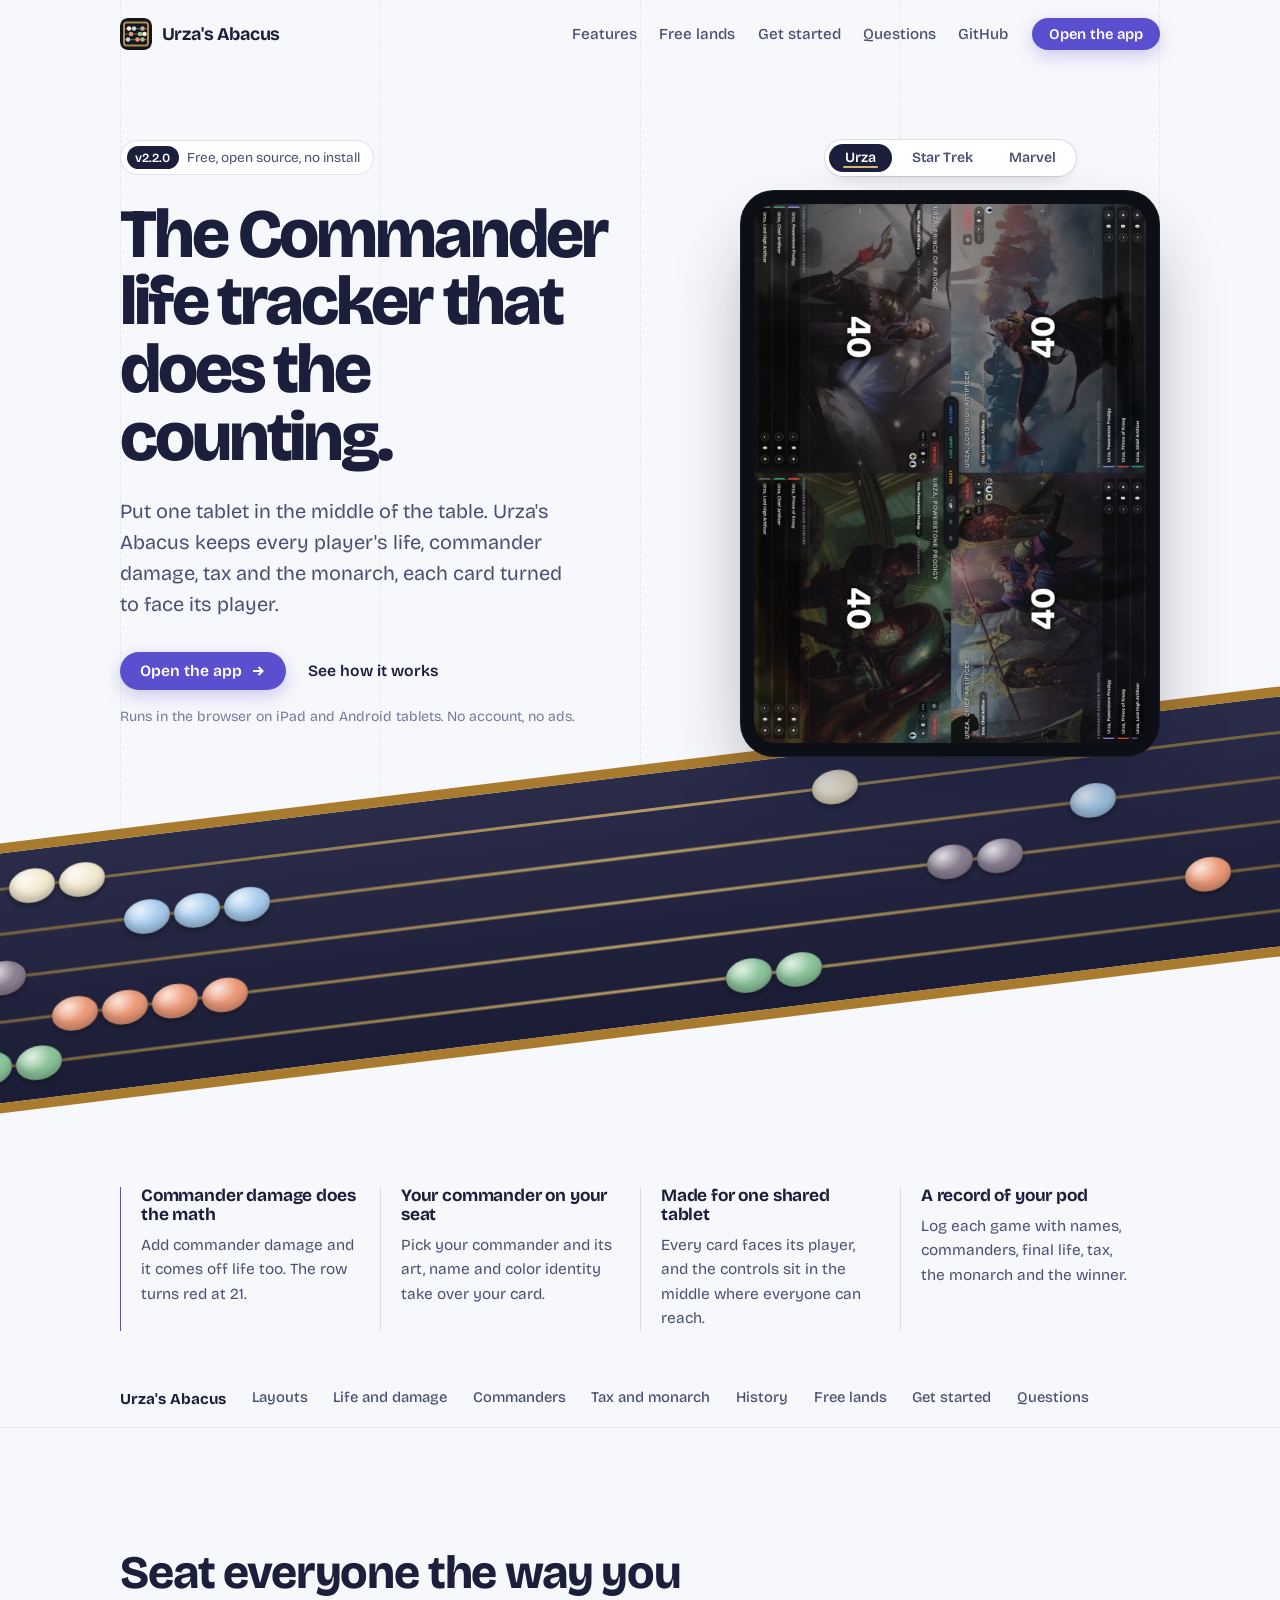
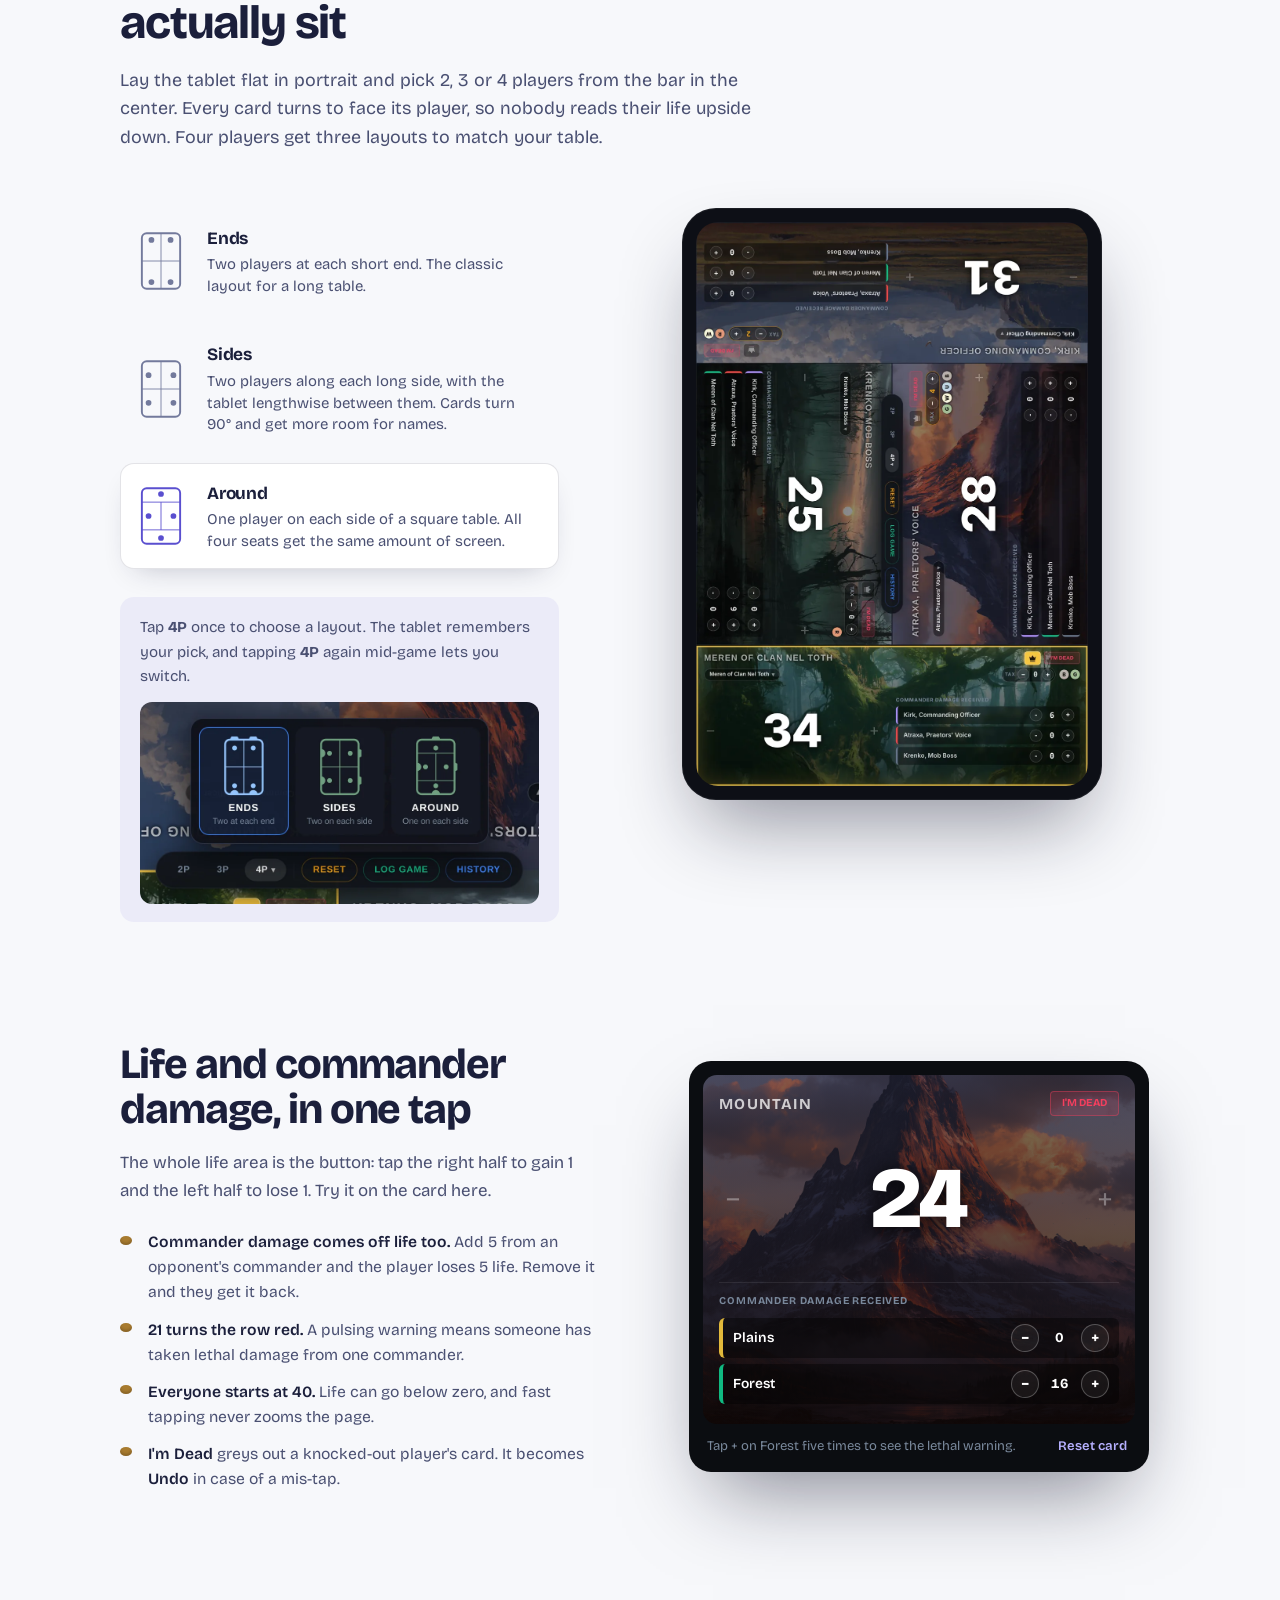
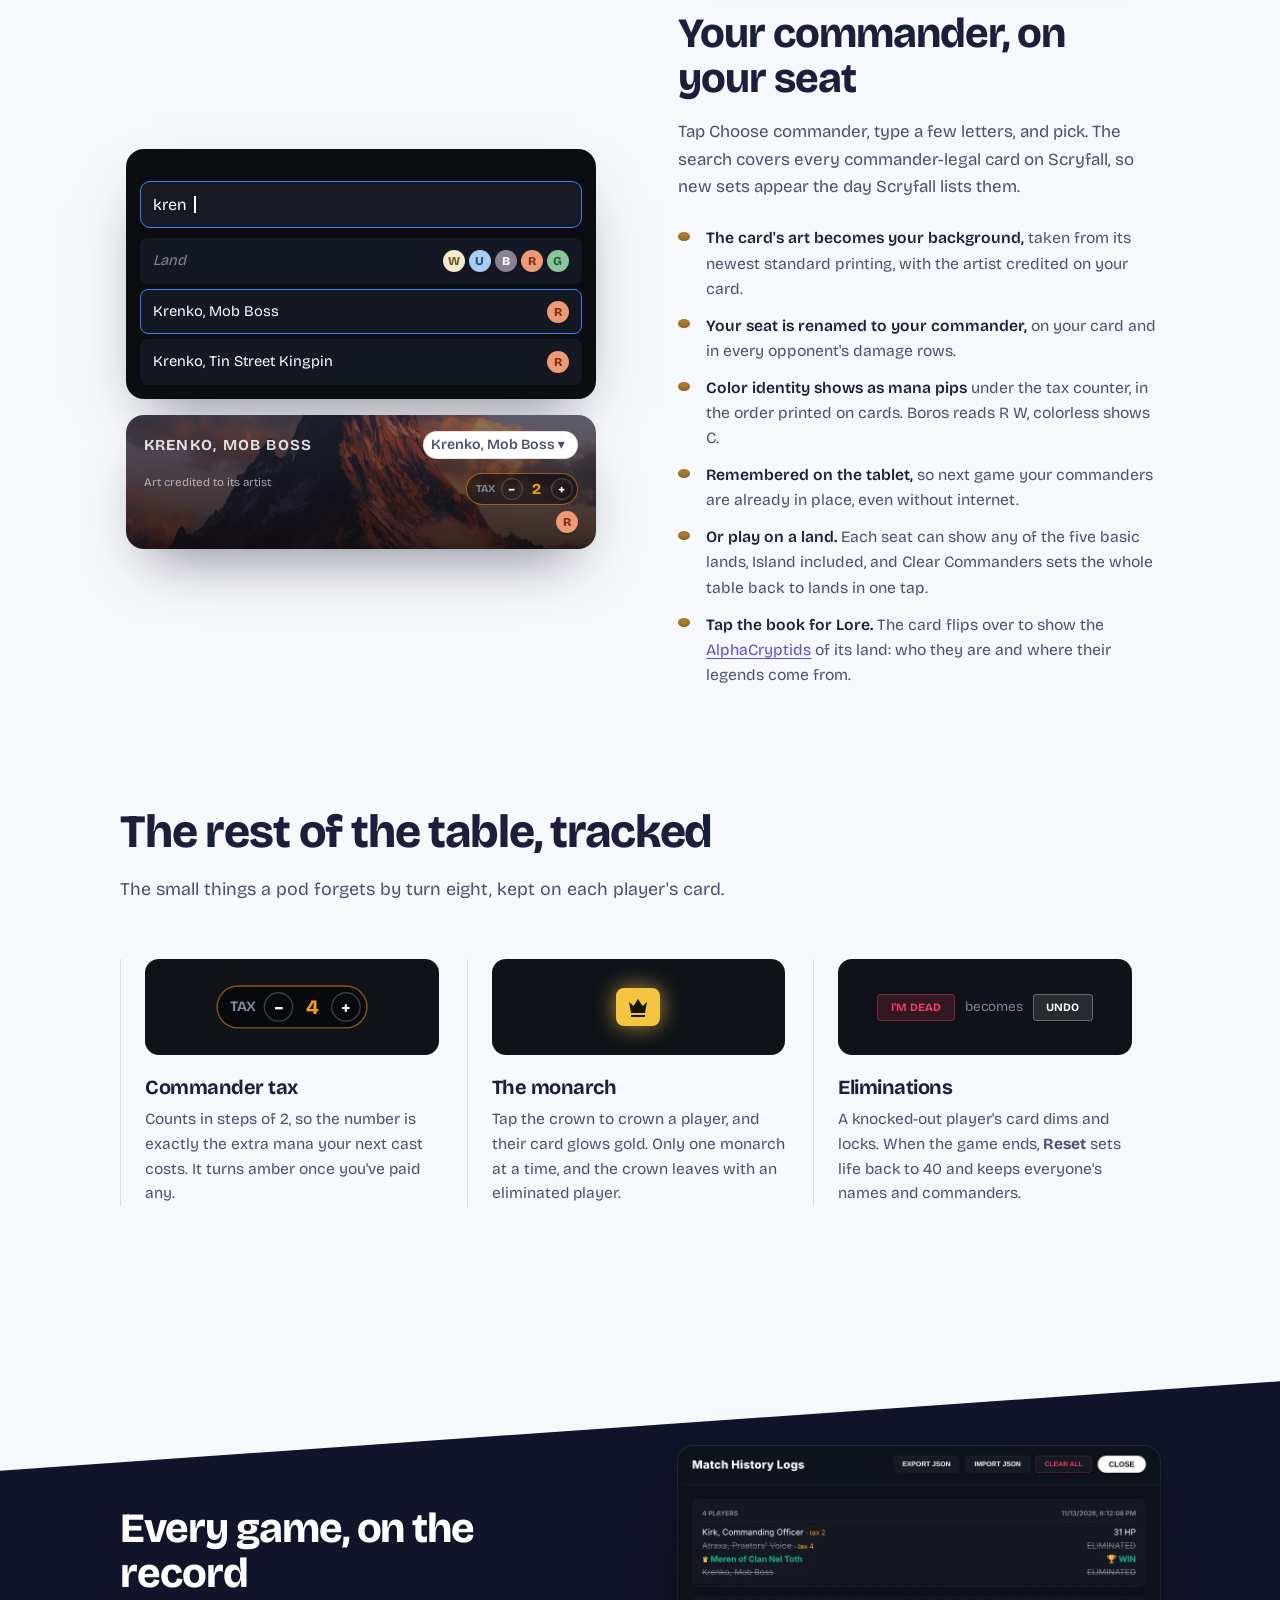
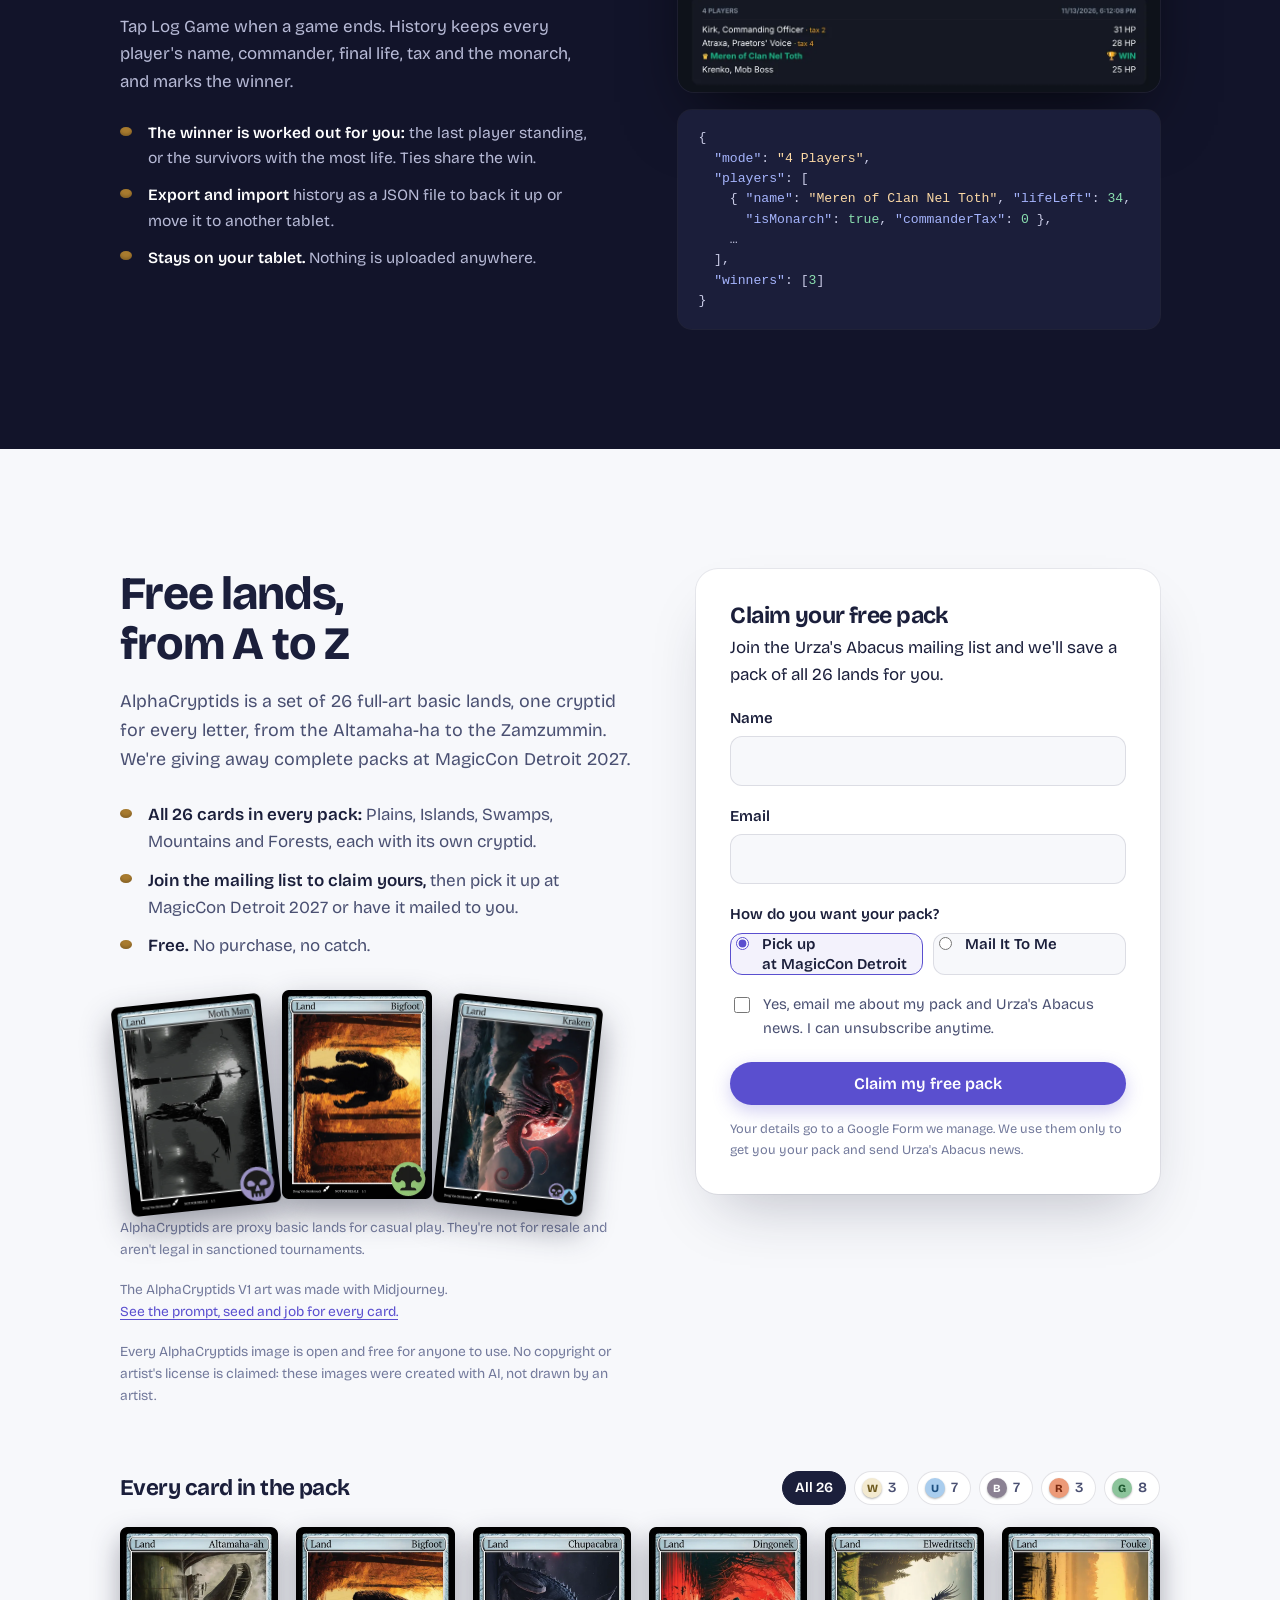
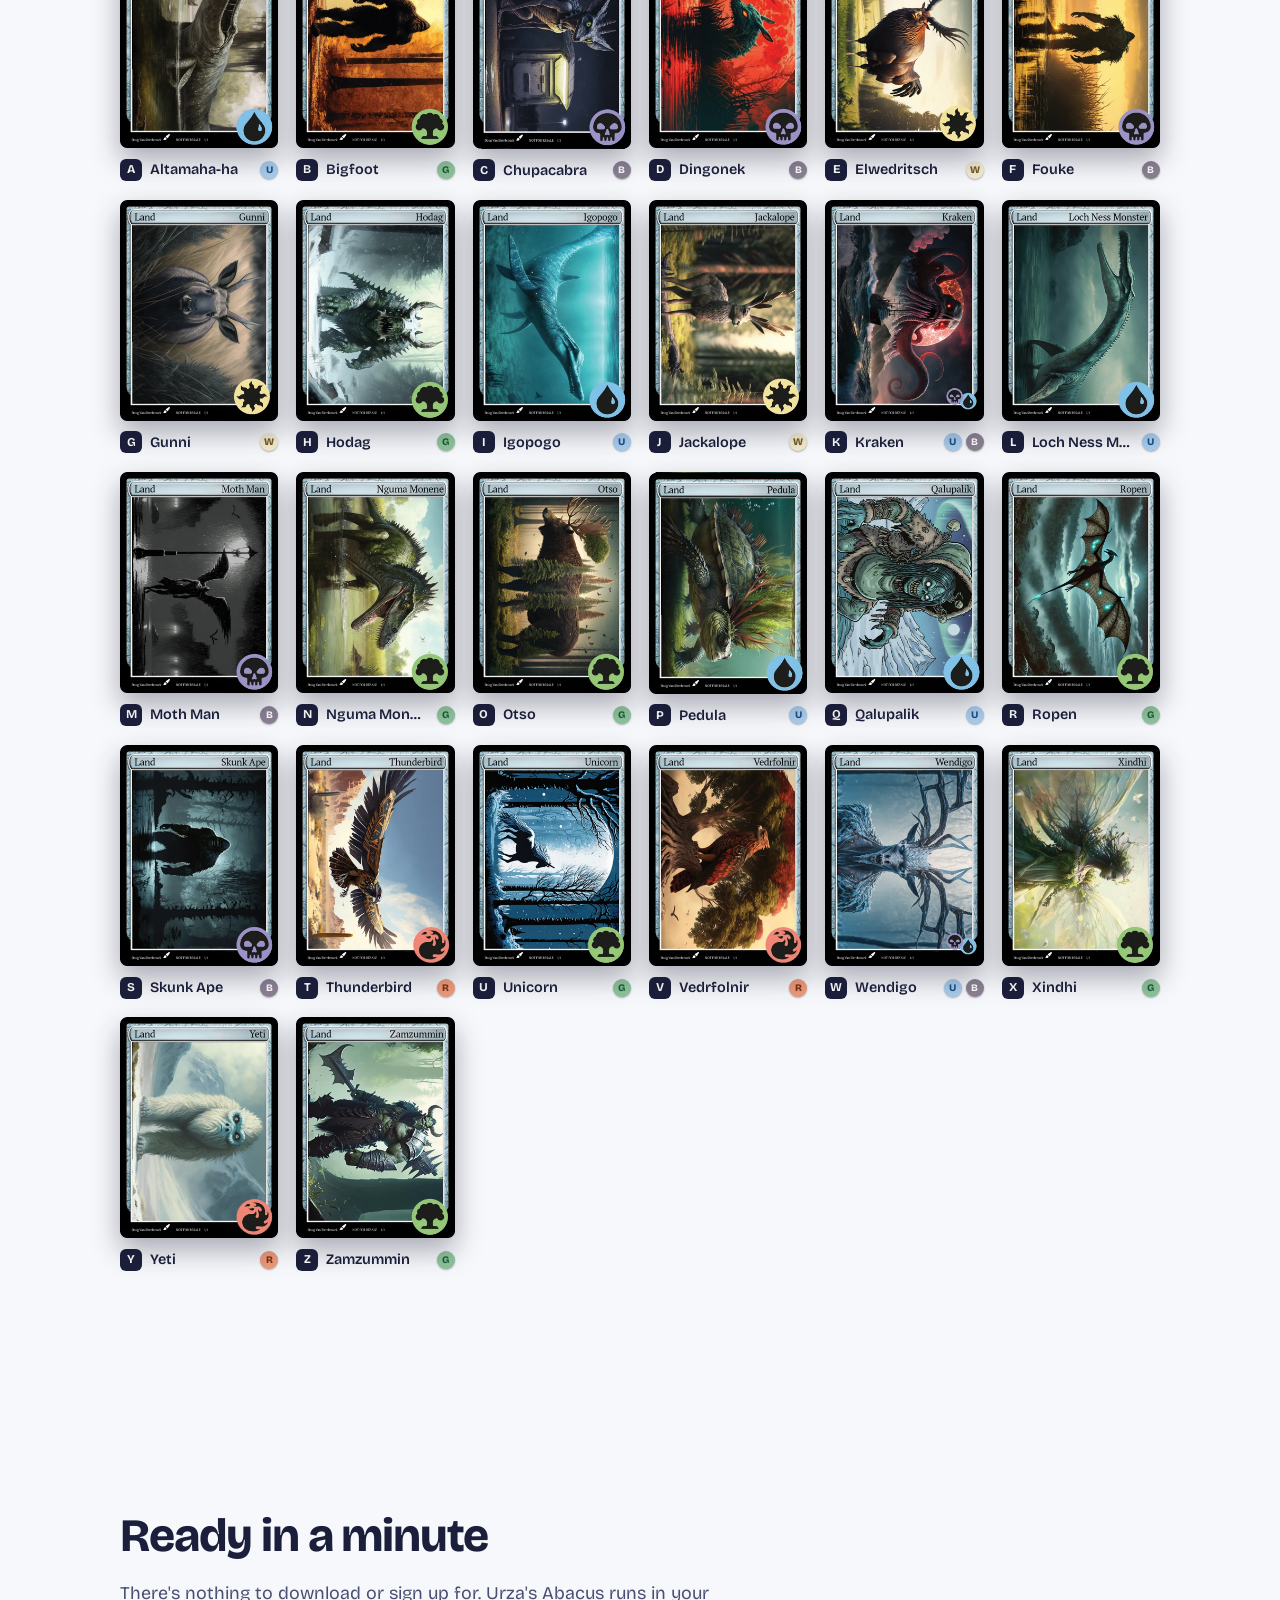
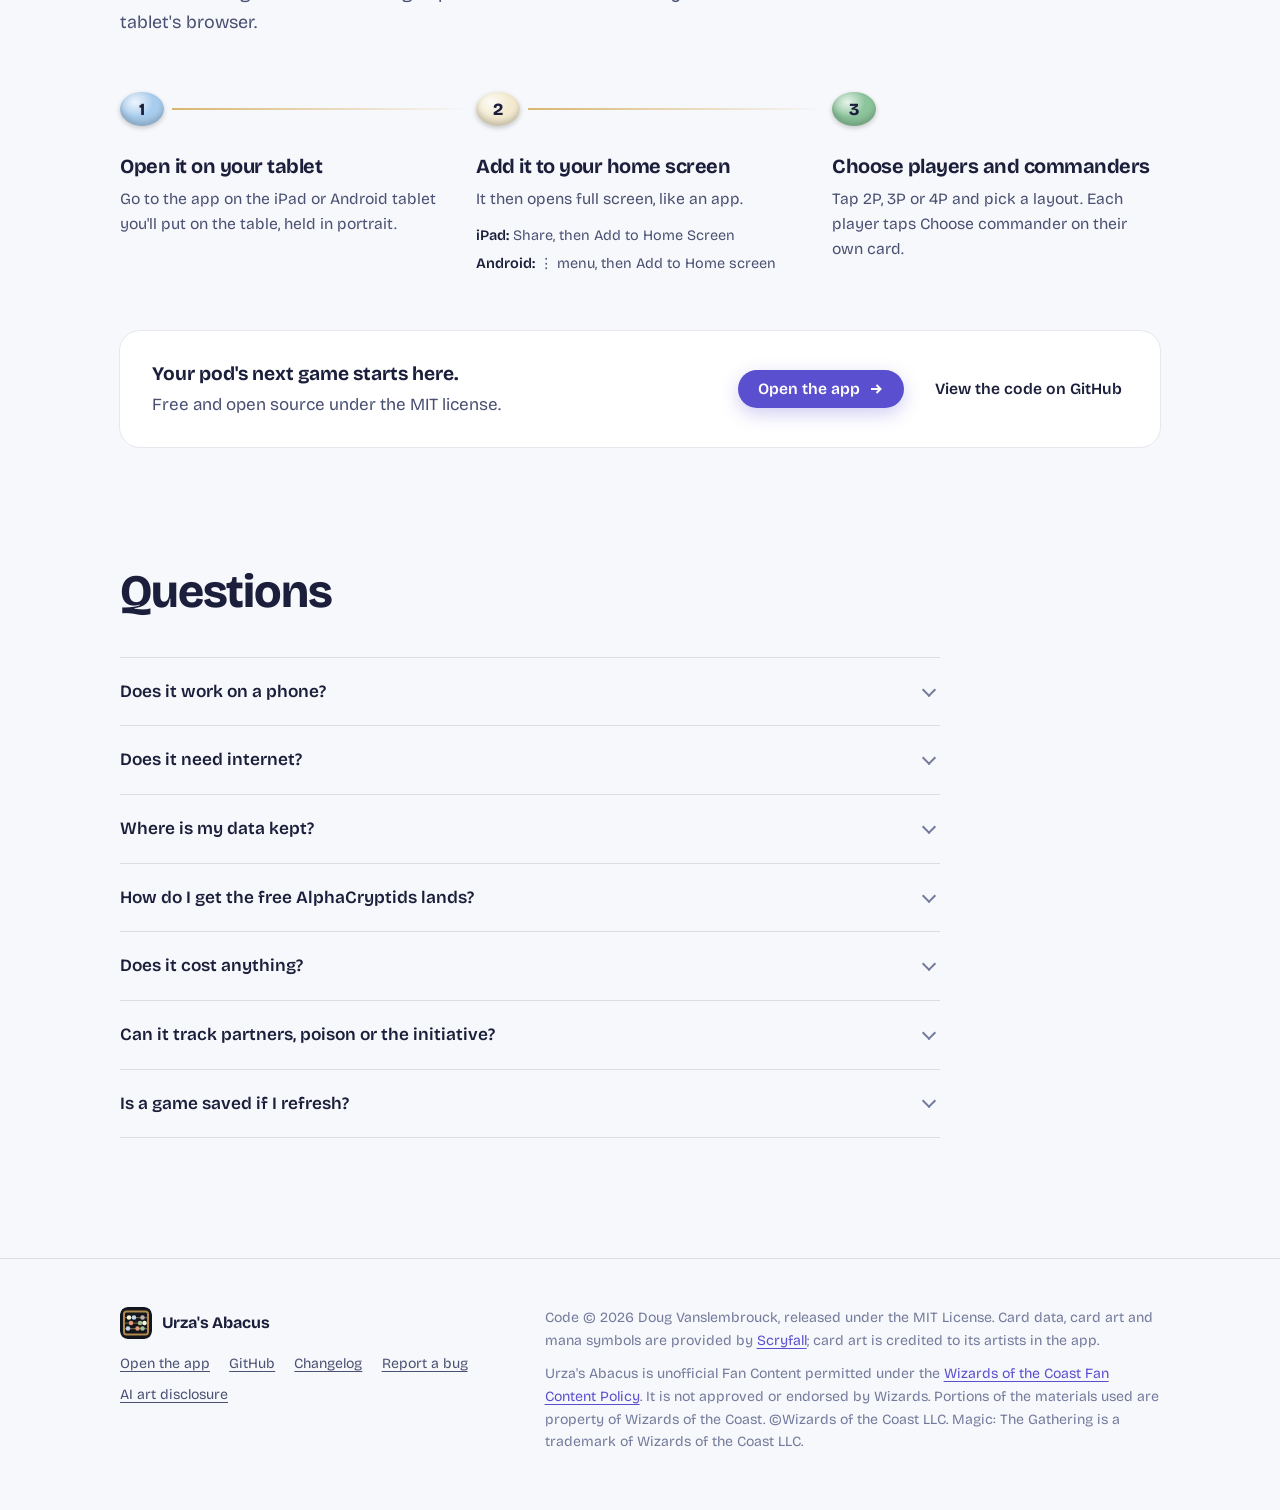
==== commit 00a6e804: "Restore AI art disclosure and home page copy from PRs #1 and #2 The v2.2.0 sync was made from a loca" ====
--- a/index.html
+++ b/index.html
@@ -755,7 +755,7 @@
         <div class="cryptids-intro">
           <div>
             <div class="section-head">
-              <h2 id="crypt-title">Free lands, from A to Z</h2>
+              <h2 id="crypt-title">Free lands,<br>from A to Z</h2>
               <p>AlphaCryptids is a set of 26 full-art basic lands, one cryptid for every letter, from the Altamaha-ha to the Zamzummin. We're giving away complete packs at MagicCon Detroit 2027.</p>
             </div>
             <ul class="cryptid-facts">
@@ -769,6 +769,8 @@
               <img src="images/site/alphacryptids/kraken.webp" width="600" height="838" alt="" loading="lazy">
             </div>
             <p class="fine">AlphaCryptids are proxy basic lands for casual play. They're not for resale and aren't legal in sanctioned tournaments.</p>
+            <p class="fine">The AlphaCryptids V1 art was made with Midjourney.<br><a href="disclosure.html">See the prompt, seed and job for every card.</a></p>
+            <p class="fine">Every AlphaCryptids image is open and free for anyone to use. No copyright or artist's license is claimed: these images were created with AI, not drawn by an artist.</p>
           </div>
 
           <div class="signup" id="signup">
@@ -789,8 +791,8 @@
               <fieldset class="field">
                 <legend>How do you want your pack?</legend>
                 <div class="choices">
-                  <label class="choice"><input type="radio" name="delivery" value="Pick it up at MagicCon Detroit 2027" checked><span><b>Pick it up</b>at MagicCon Detroit 2027</span></label>
-                  <label class="choice"><input type="radio" name="delivery" value="Mail it to me"><span><b>Mail it to me</b>we'll send it to you</span></label>
+                  <label class="choice"><input type="radio" name="delivery" value="Pick it up at MagicCon Detroit 2027" checked><span><b>Pick up</b>at MagicCon Detroit</span></label>
+                  <label class="choice"><input type="radio" name="delivery" value="Mail it to me"><span><b>Mail It To Me</b></span></label>
                 </div>
               </fieldset>
               <div class="field address" id="address-field" hidden>
@@ -991,6 +993,7 @@
           <a href="https://github.com/dougvanslembrouck/urzas-abacus">GitHub</a>
           <a href="https://github.com/dougvanslembrouck/urzas-abacus/blob/main/CHANGELOG.md">Changelog</a>
           <a href="https://github.com/dougvanslembrouck/urzas-abacus/issues">Report a bug</a>
+          <a href="disclosure.html">AI art disclosure</a>
         </div>
       </div>
       <div class="legal">
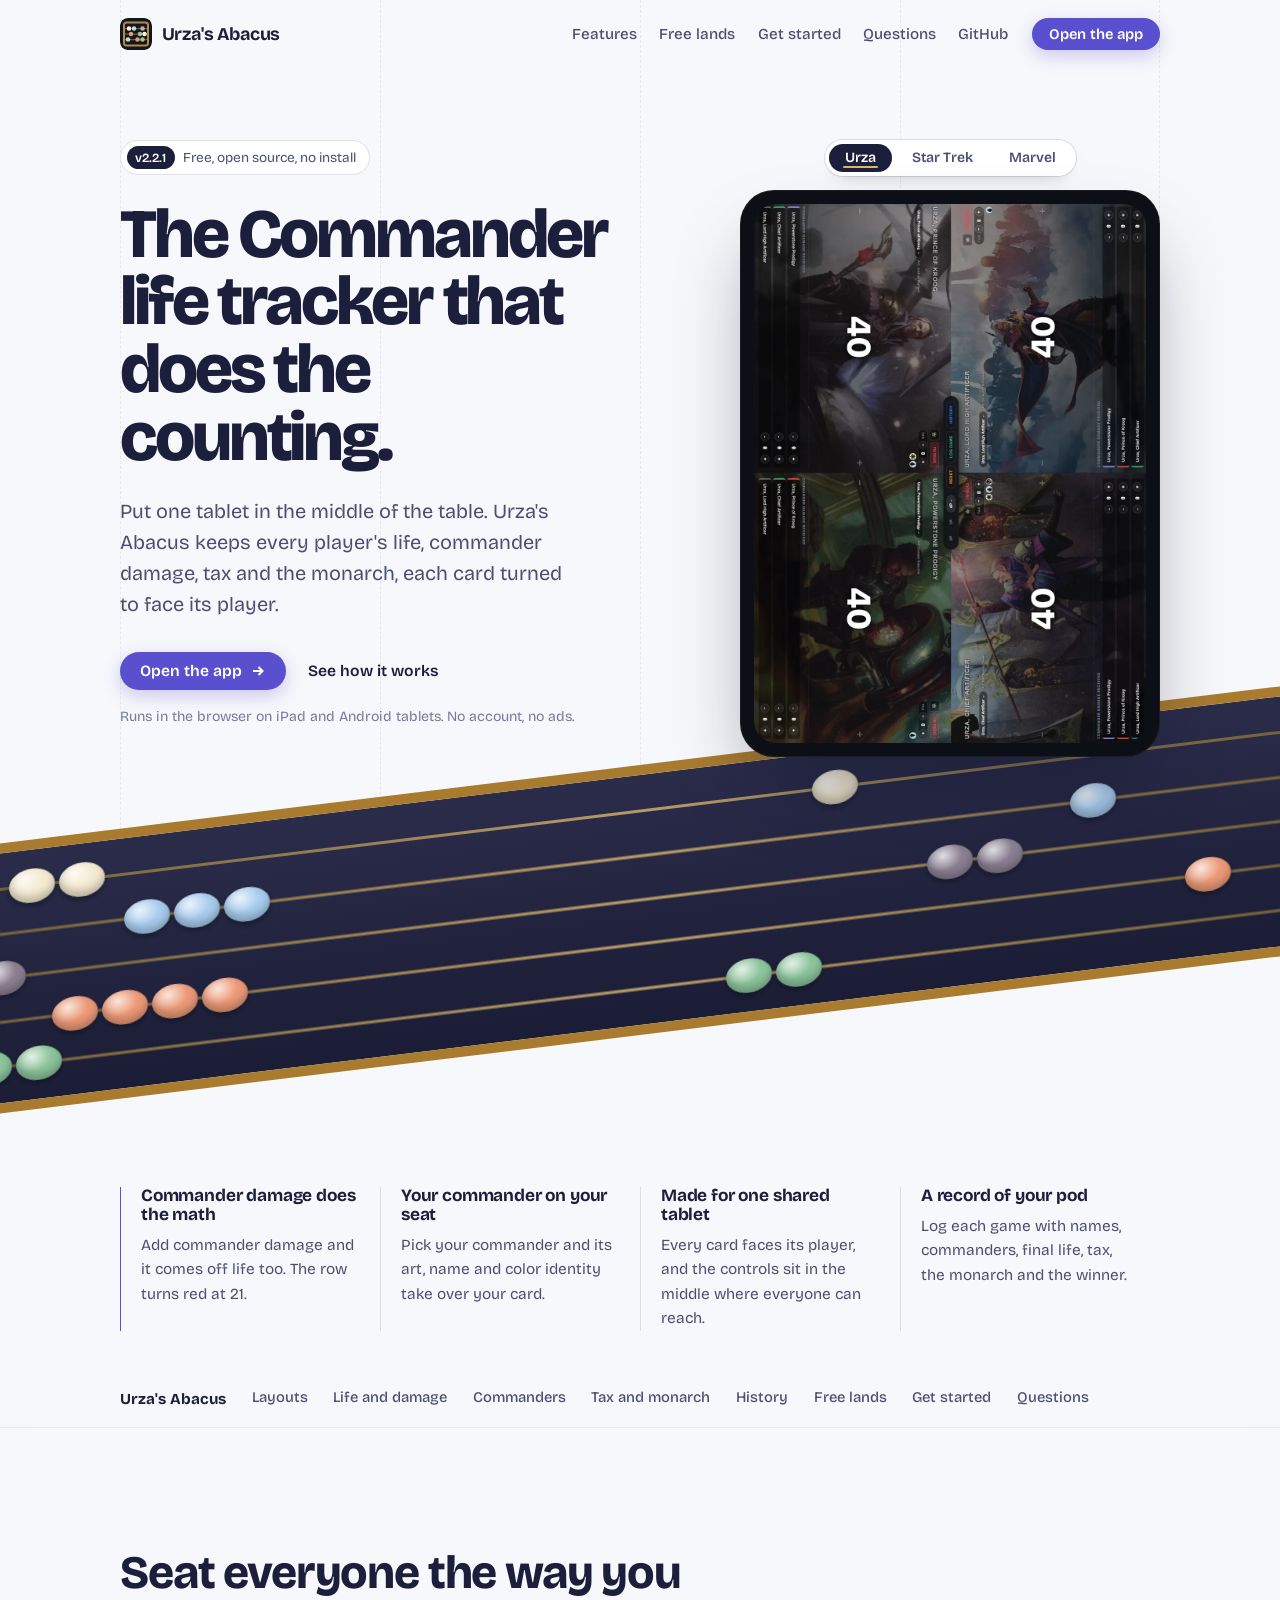
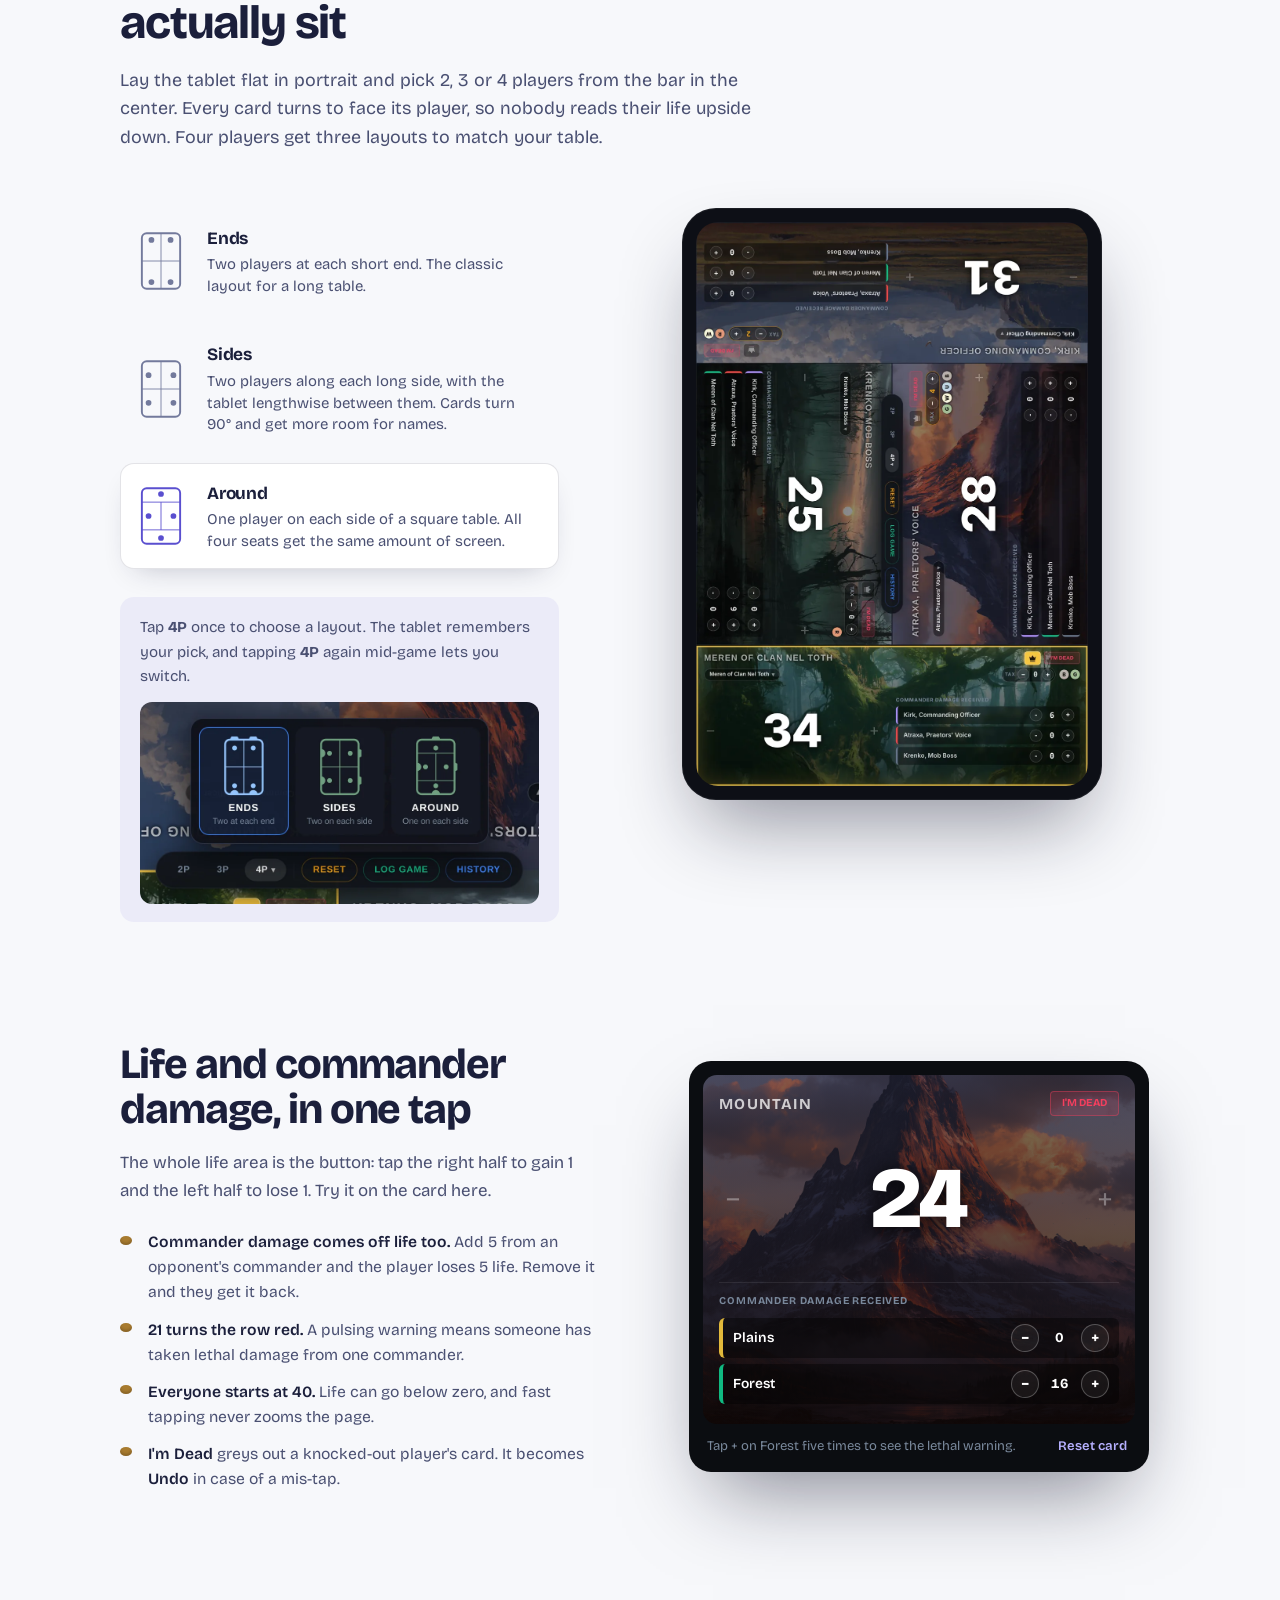
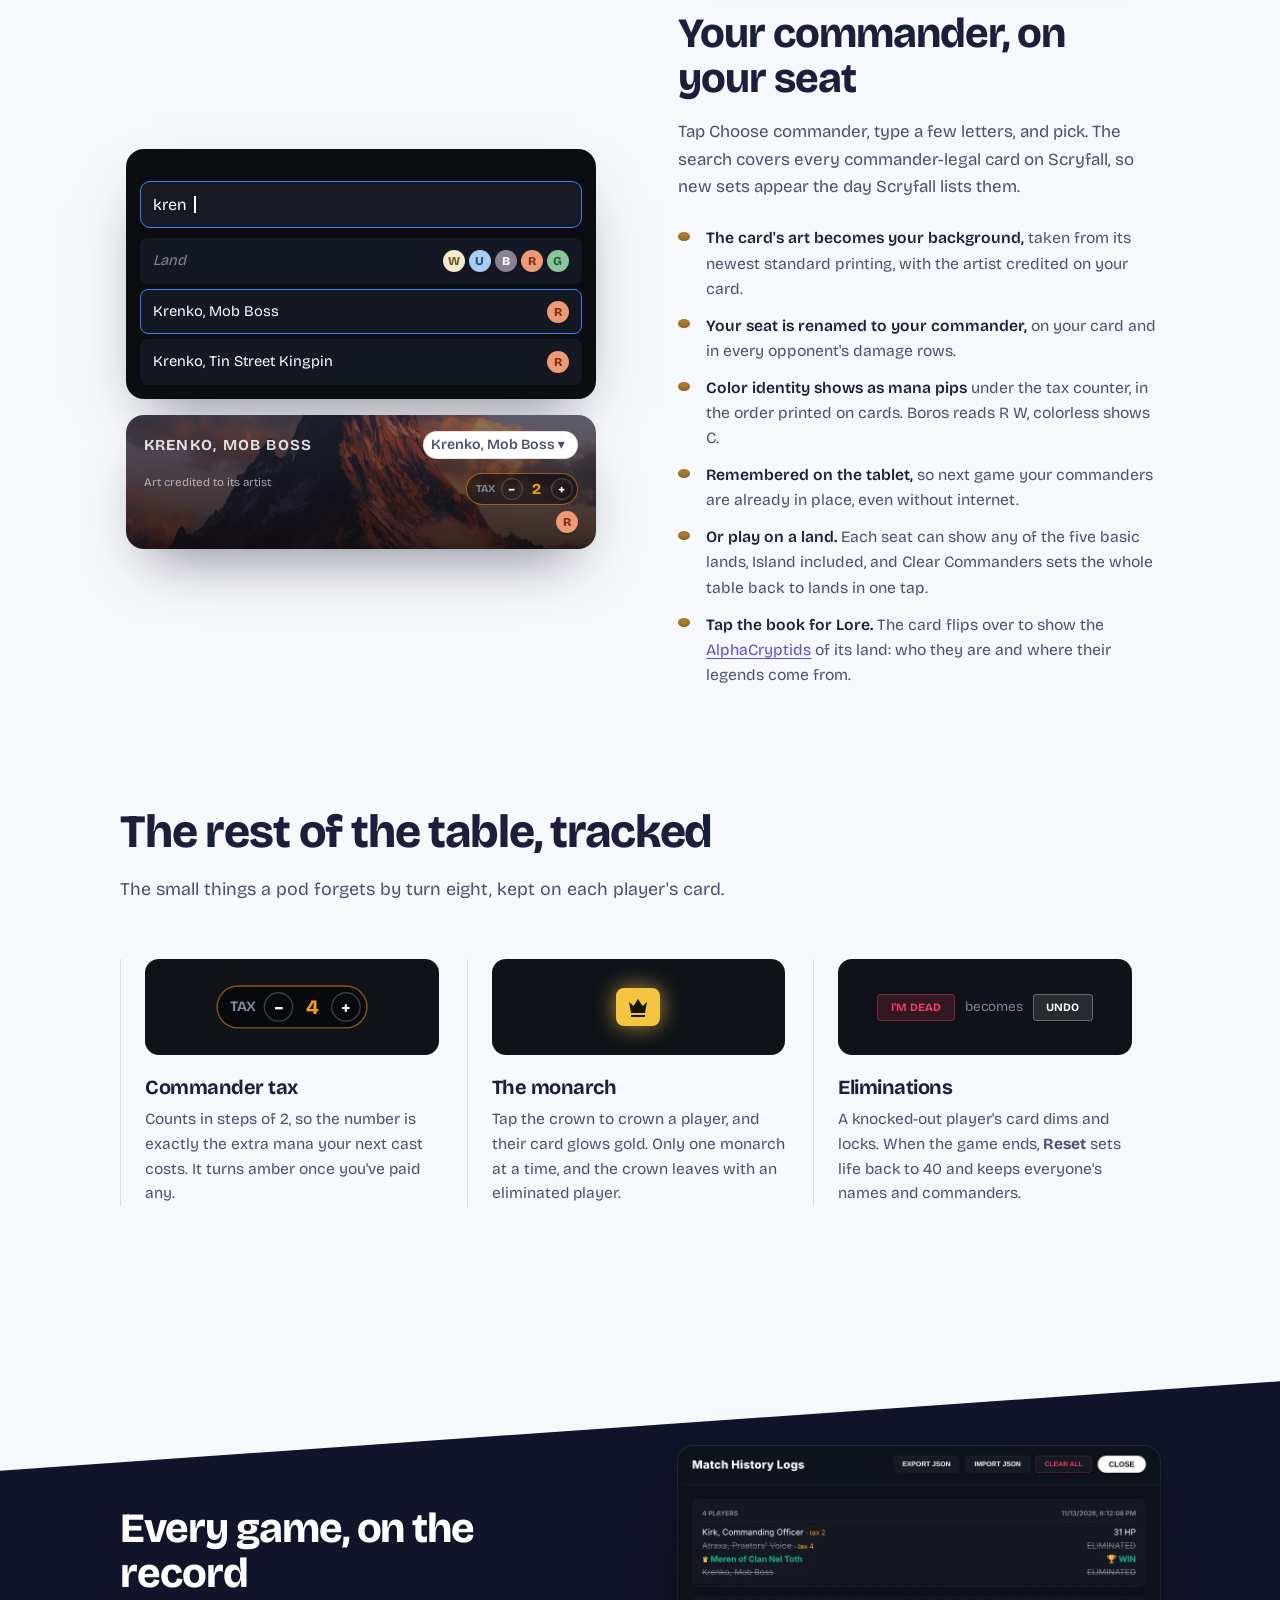
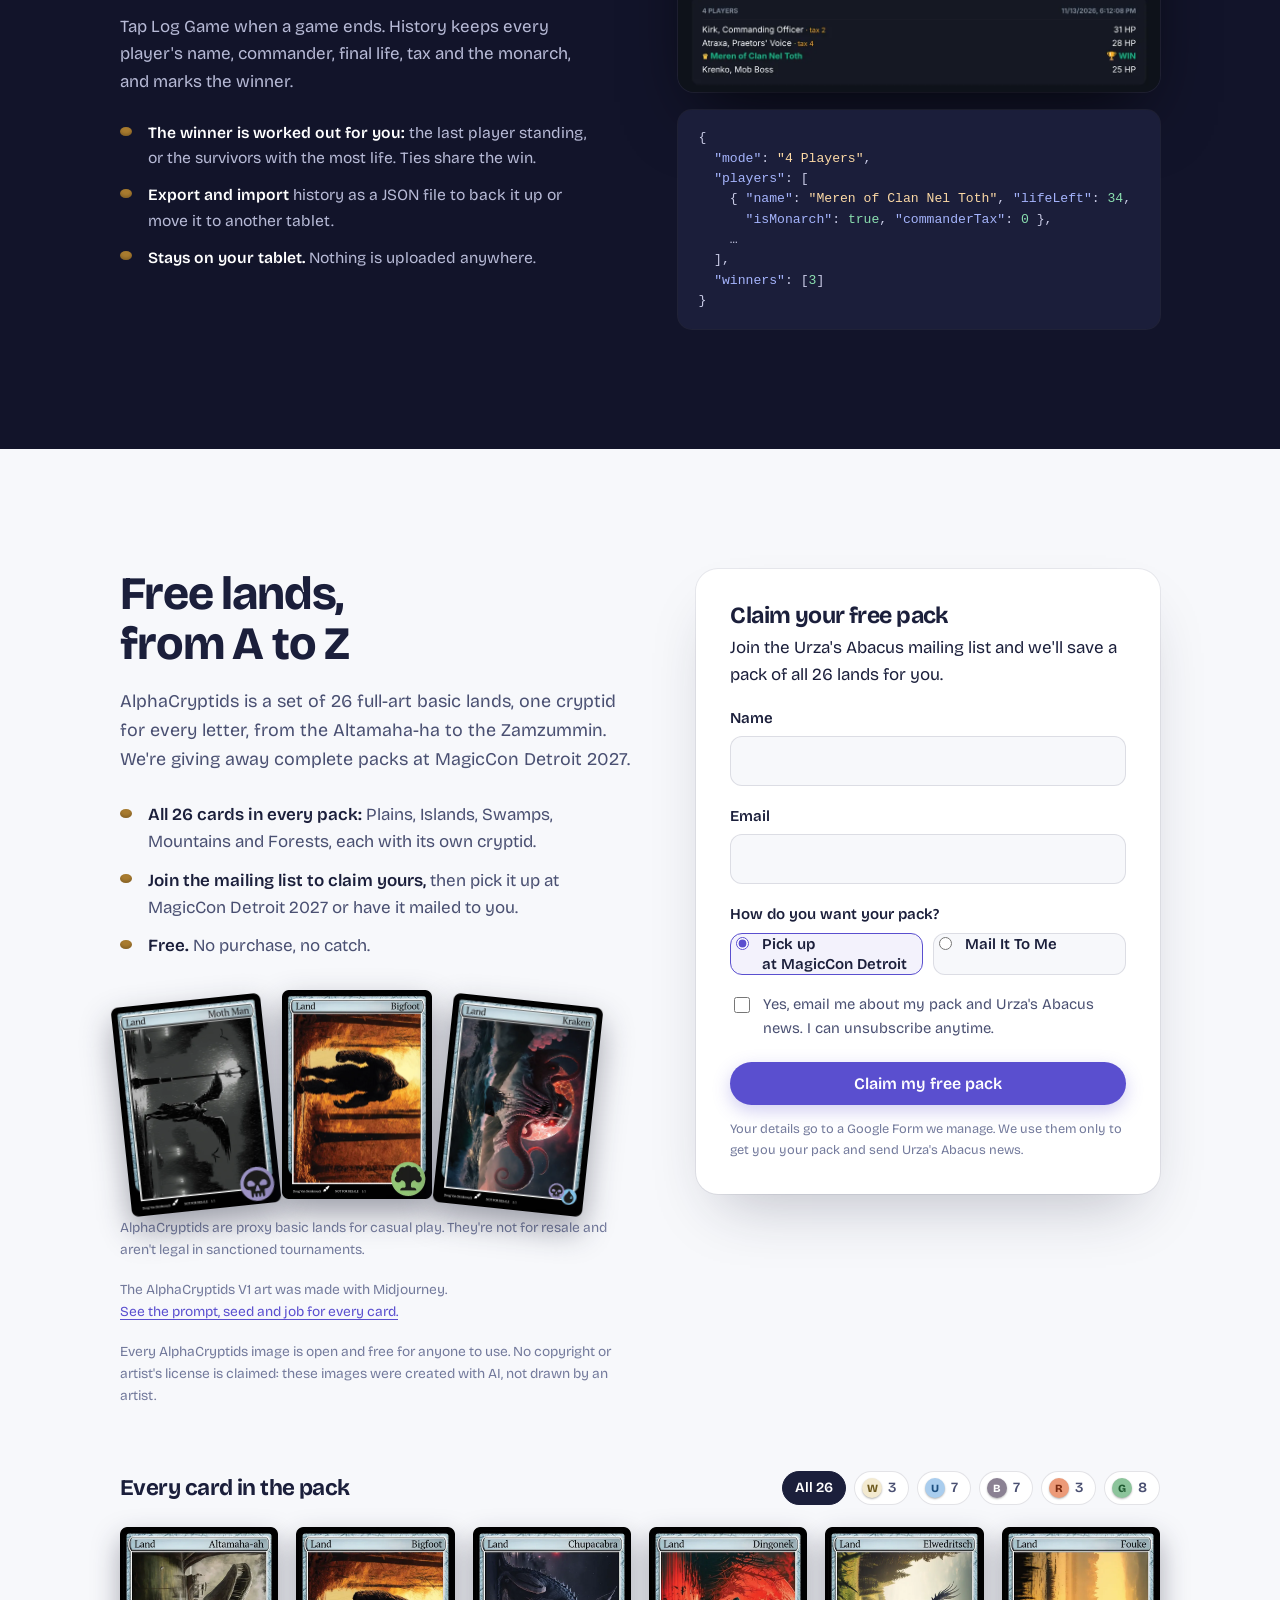
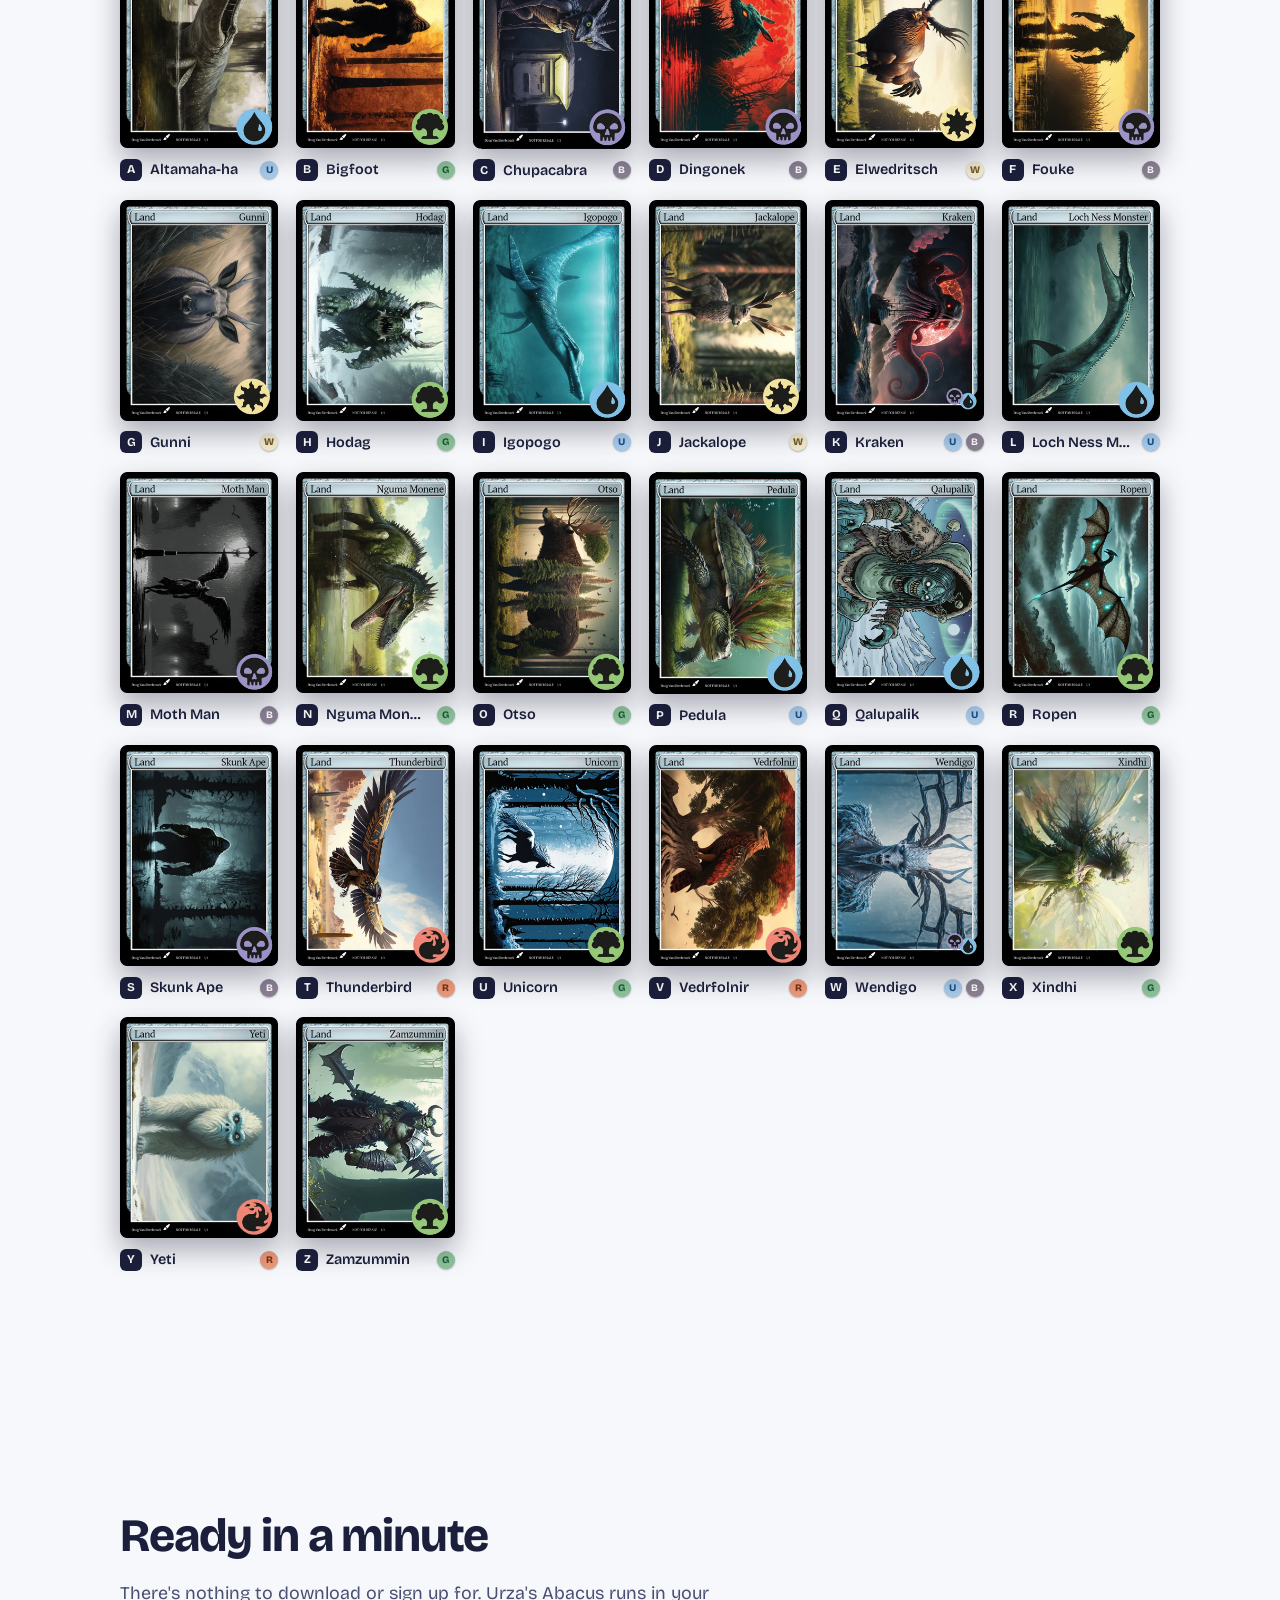
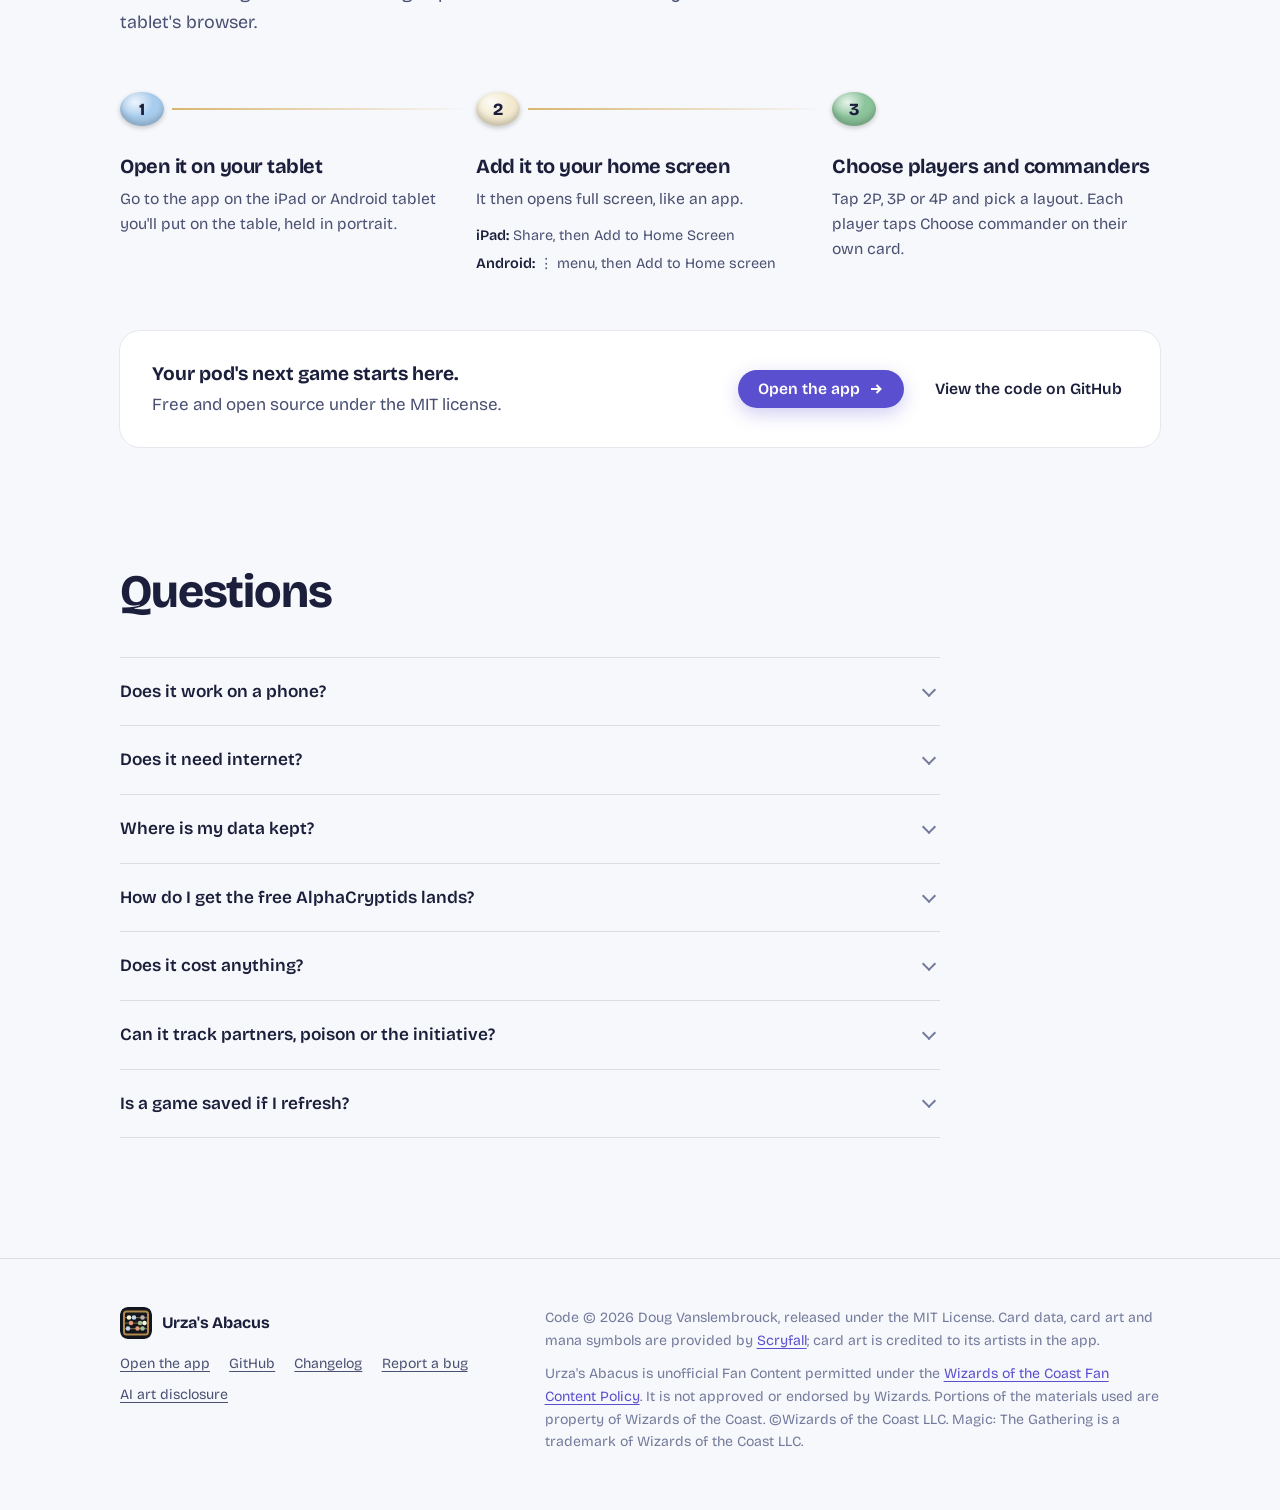
==== commit 6818836e: "v2.2.1: fix picking a commander The picker looked for the nearest [data-land] to spot a land chip ta" ====
--- a/index.html
+++ b/index.html
@@ -501,7 +501,7 @@
     <section class="hero" aria-labelledby="hero-title">
       <div class="wrap hero-grid">
         <div>
-          <div class="hero-kicker"><b>v2.2.0</b> Free, open source, no install</div>
+          <div class="hero-kicker"><b>v2.2.1</b> Free, open source, no install</div>
           <h1 id="hero-title">The Commander life tracker that does the counting.</h1>
           <p class="hero-lede">Put one tablet in the middle of the table. Urza's Abacus keeps every player's life, commander damage, tax and the monarch, each card turned to face its player.</p>
           <div class="hero-actions">
